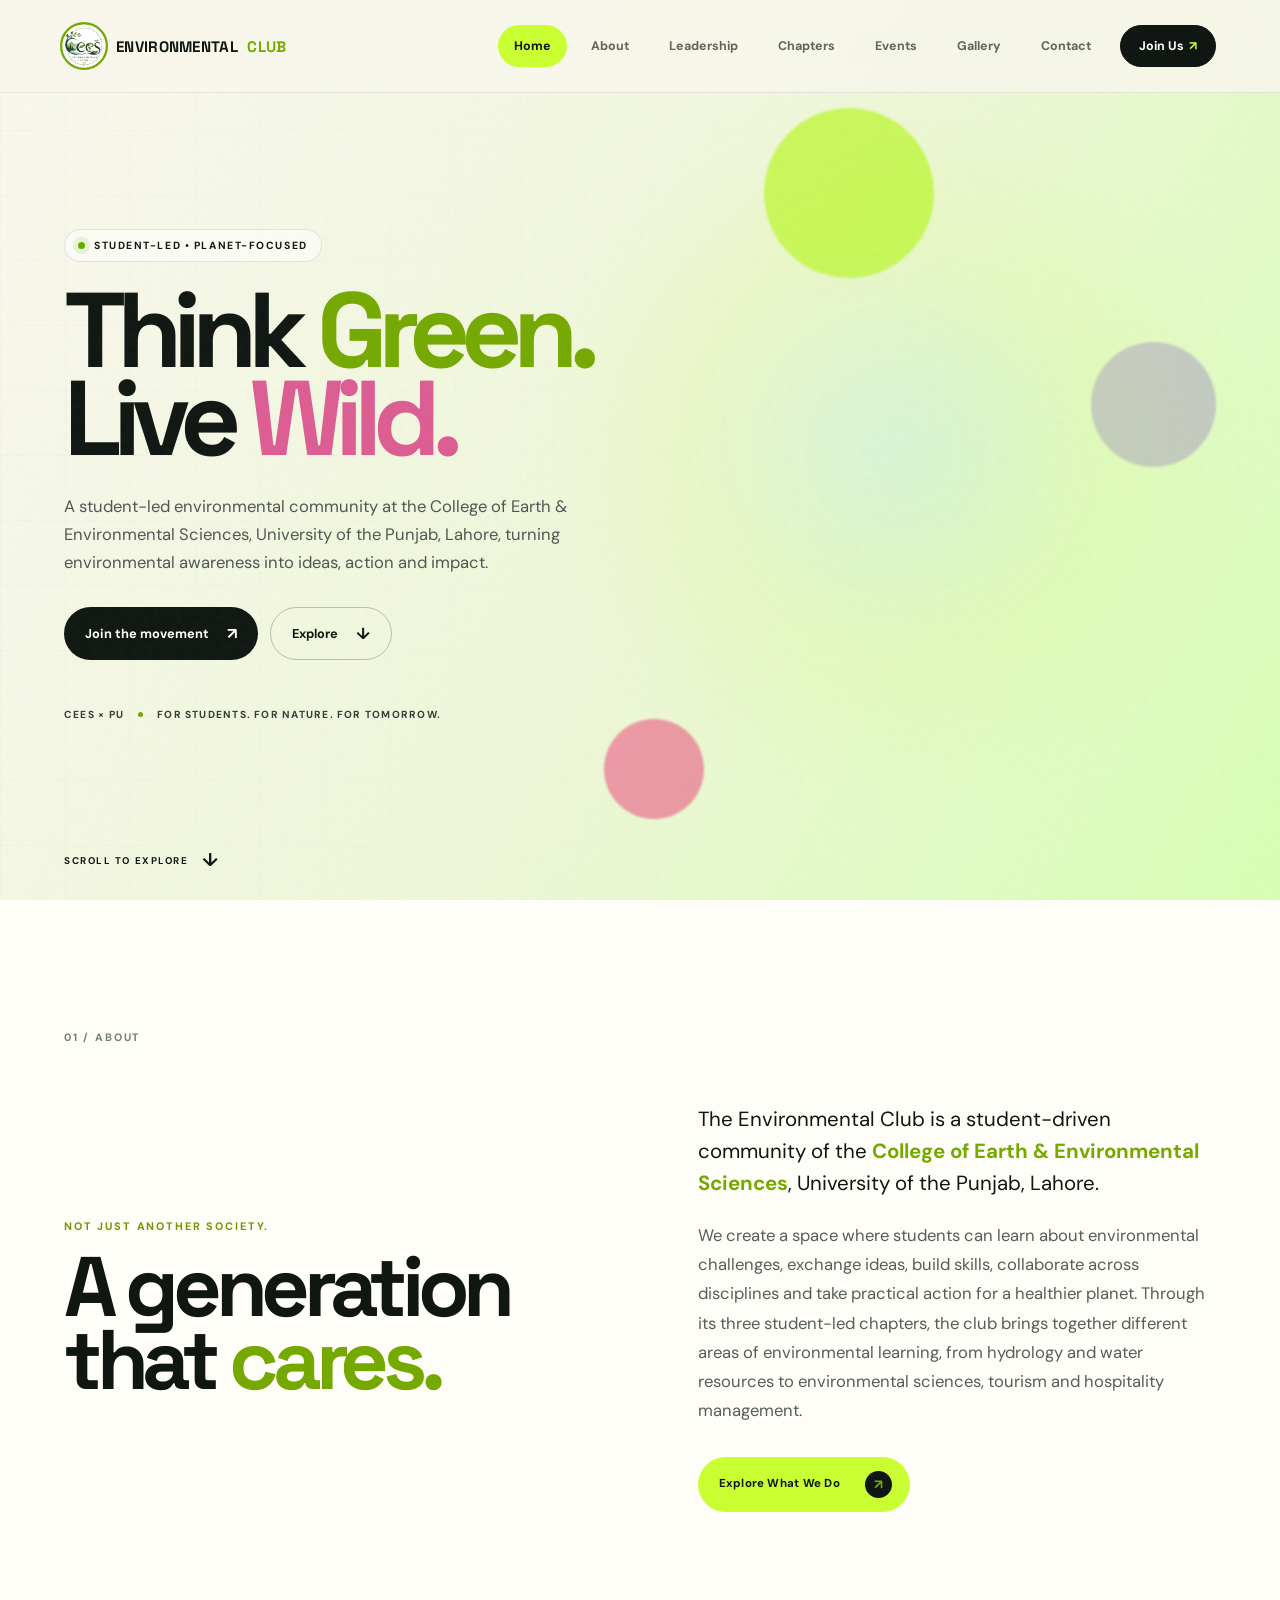
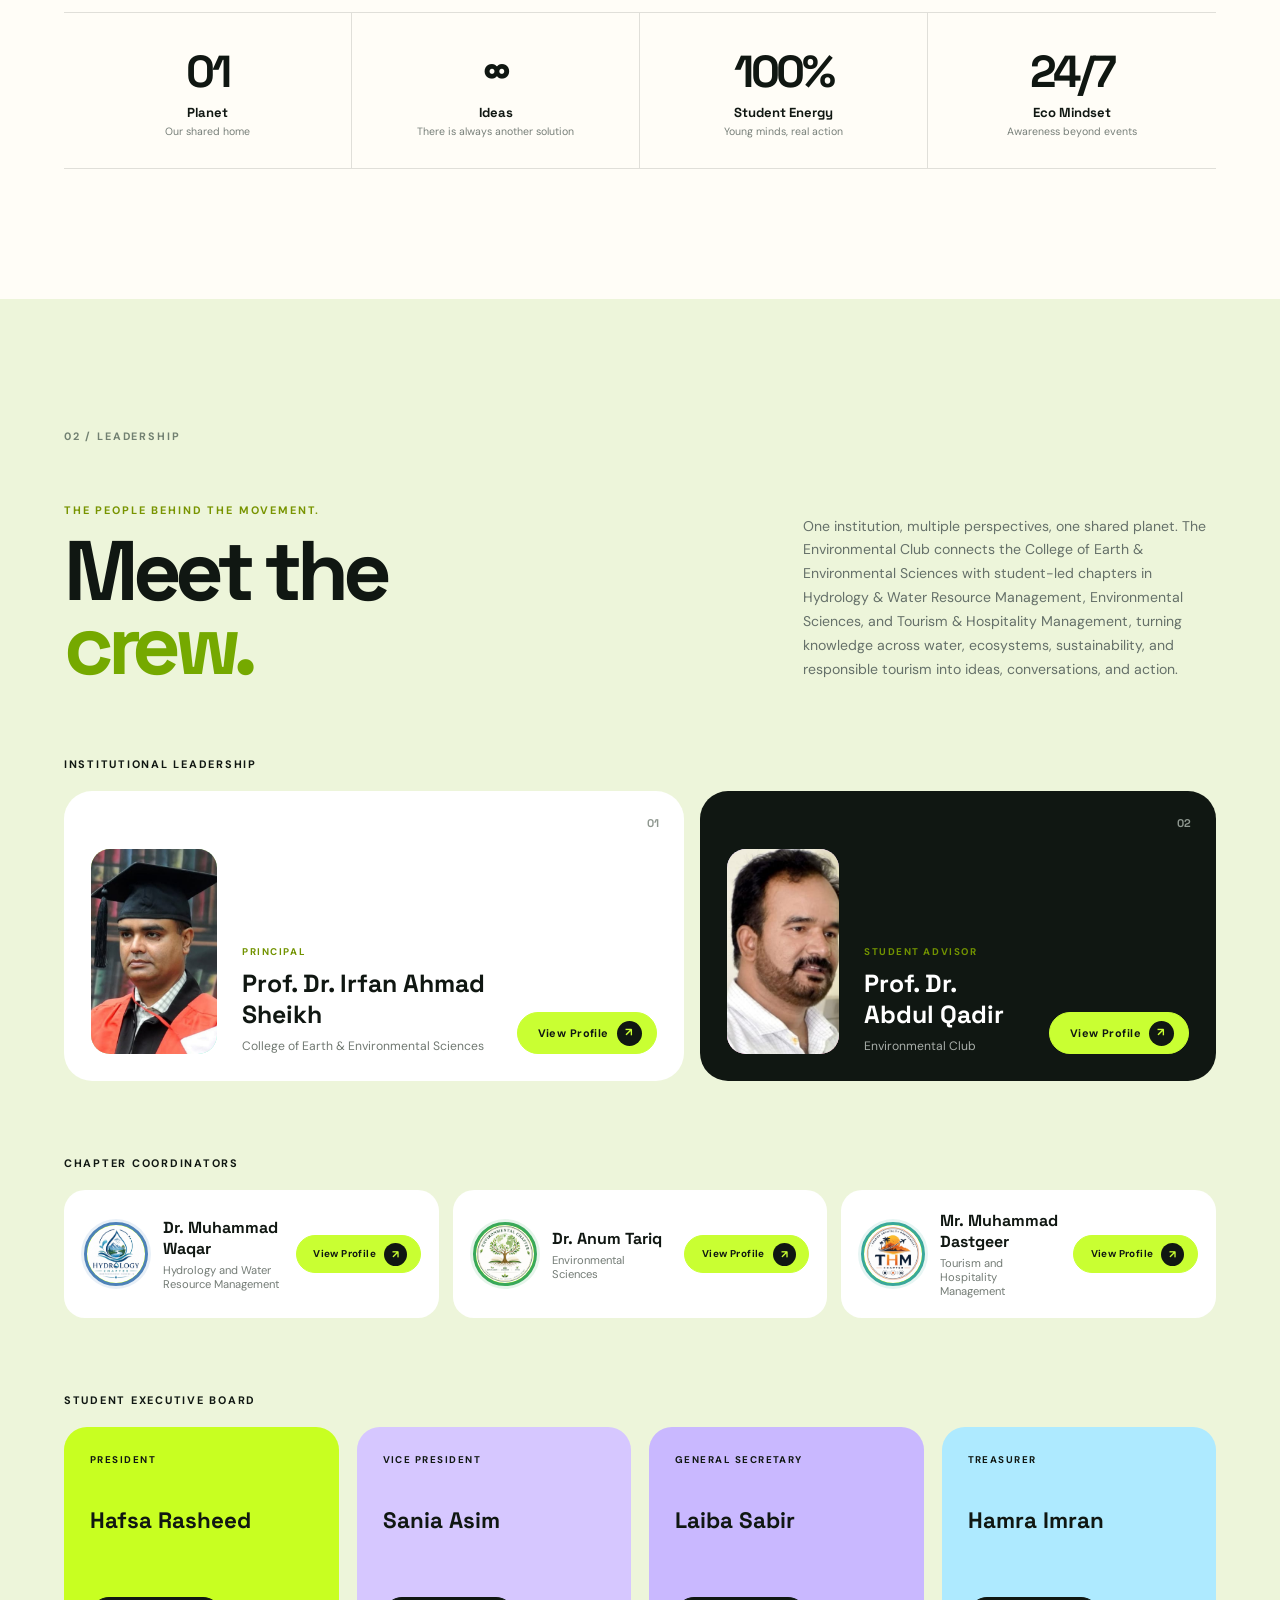
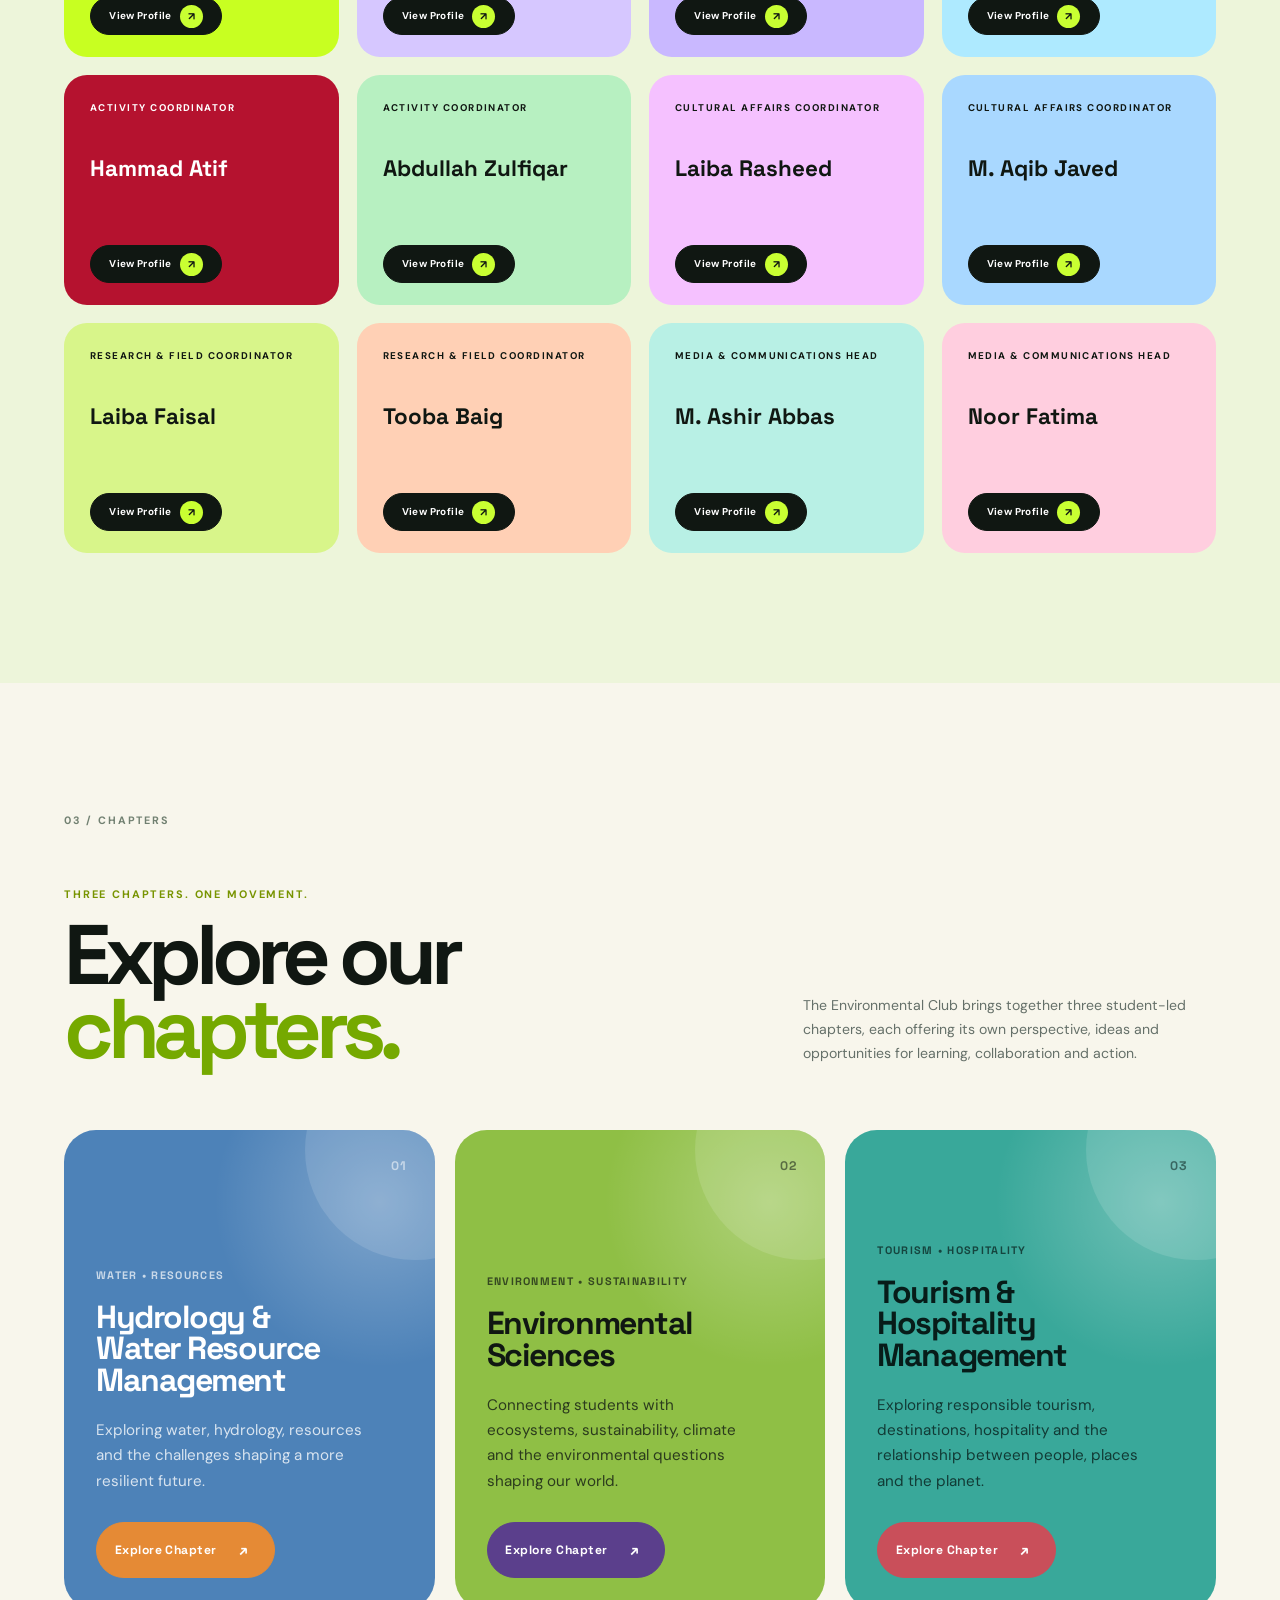
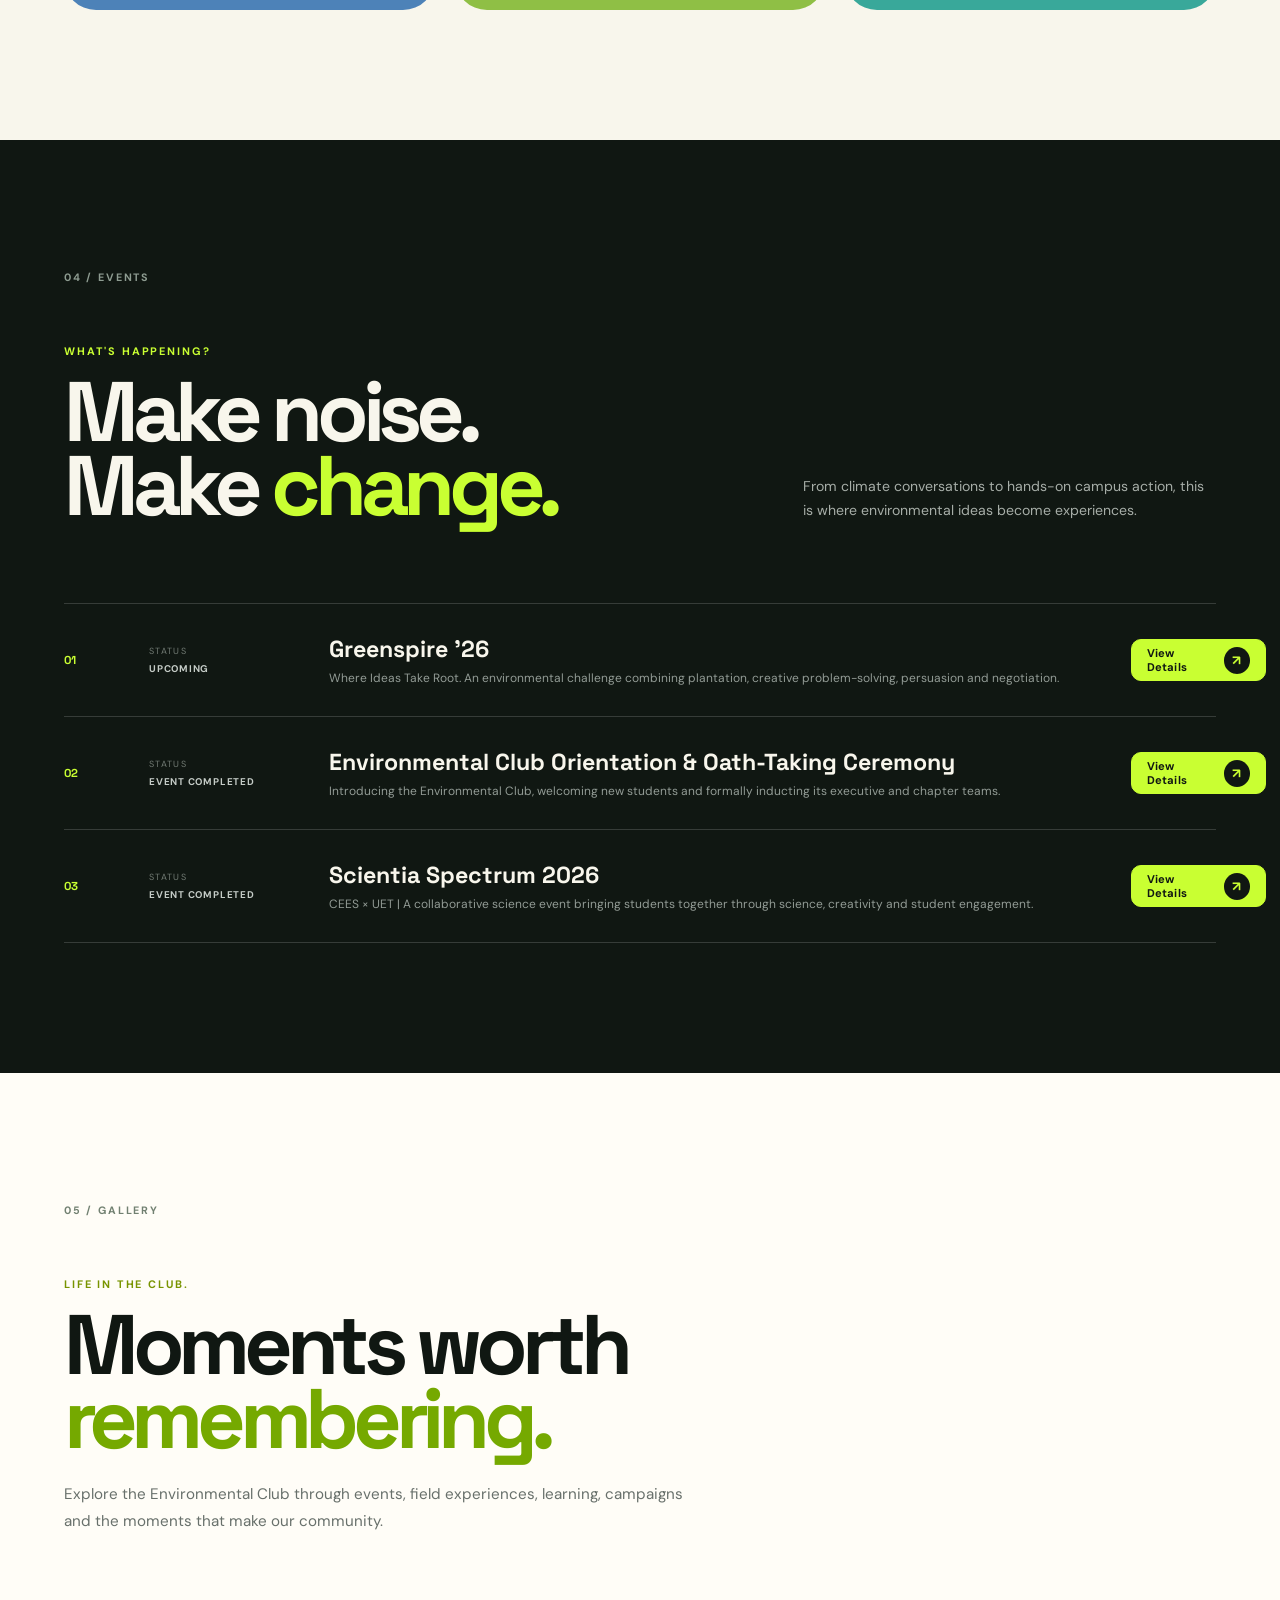
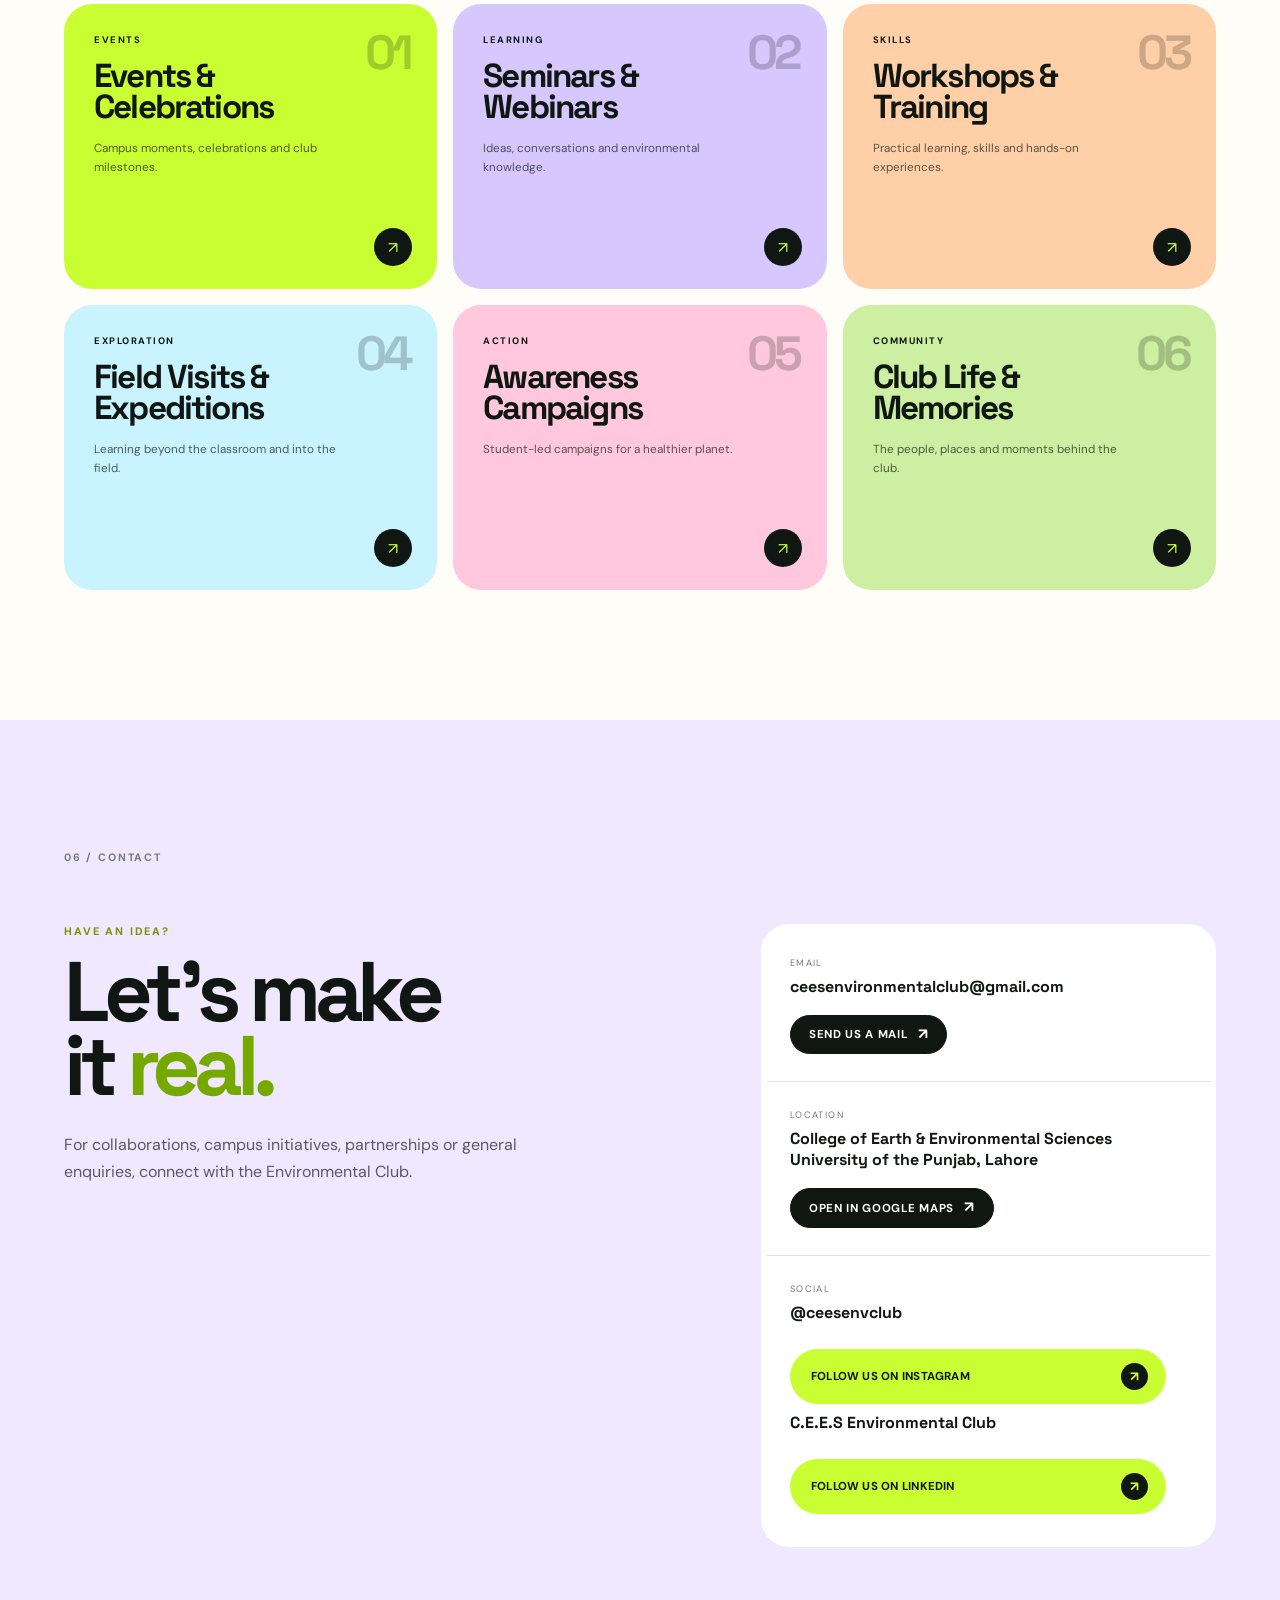
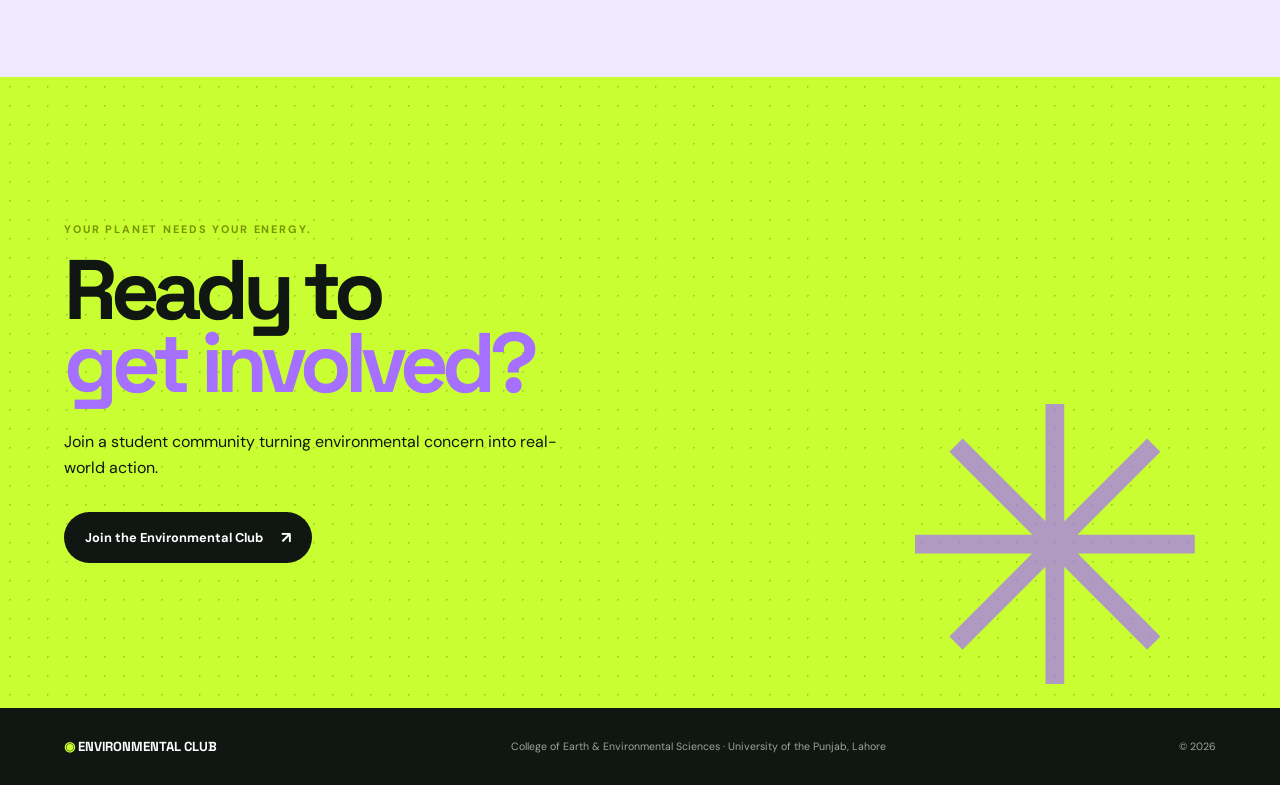
==== index.html @ 05325e8d "Initial CEES website launch" ====
<!DOCTYPE html>
<html lang="en">
<head>
  <meta charset="UTF-8">
  <meta name="viewport" content="width=device-width, initial-scale=1.0">
  <meta name="google-site-verification" content="5APGrIPvgadv-5E9NyXGIffCIOOs9rDGH33MhSTNgNM" />
  <meta name="theme-color" content="#101712">
  <meta name="description" content="Environmental Club, College of Earth & Environmental Sciences, University of the Punjab, Lahore.">
  <title>Environmental Club | CEES | University of the Punjab</title>

  <link rel="preconnect" href="https://fonts.googleapis.com">
  <link rel="preconnect" href="https://fonts.gstatic.com" crossorigin>
  <link href="https://fonts.googleapis.com/css2?family=DM+Sans:wght@400;500;600;700&family=Space+Grotesk:wght@400;500;600;700&display=swap" rel="stylesheet">

  <link rel="stylesheet" href="css/style.css">
</head>

<body>

 <div class="site-loader" id="siteLoader">
  <div class="loader-inner">

   <div class="loader-logo">
  <img
    src="assets/branding/environmental-club-logo.png"
    alt="Environmental Club"
  >
</div>

    <div class="loader-line">
      <span></span>
    </div>

    <p>Loading the greener side of campus</p>

  </div>
</div>

  <div class="cursor-dot"></div>
  <div class="cursor-ring"></div>

  <header class="site-header" id="siteHeader">

    <a href="#home" class="brand">

     <span class="brand-logo">
  <img
    src="assets/branding/environmental-club-logo.png"
    alt="Environmental Club logo"
  >
</span>

      <span class="brand-text">
        ENVIRONMENTAL <span>CLUB</span>
      </span>

    </a>

    <button
      class="menu-button"
      id="menuButton"
      type="button"
      aria-label="Toggle navigation"
      aria-expanded="false"
    >
      <span></span>
      <span></span>
      <span></span>
    </button>

   <nav class="main-nav" id="mainNav" aria-label="Main navigation">
  <a href="#home" class="active">Home</a>
  <a href="#about">About</a>
  <a href="#leadership">Leadership</a>
  <a href="#chapters">Chapters</a>
  <a href="#events">Events</a>
  <a href="#gallery">Gallery</a>
  <a href="#contact">Contact</a>
  <a href="#join" class="nav-cta">
    Join Us <span>↗</span>
  </a>
</nav>

  </header>


  <main>

    <!-- ================= HOME ================= -->

    <section class="hero" id="home">

      <div class="hero-grid"></div>

      <div class="blob blob-green"></div>
      <div class="blob blob-pink"></div>
      <div class="blob blob-purple"></div>

      <div class="hero-copy">

        <div class="eyebrow">
          <span class="pulse"></span>
          STUDENT-LED • PLANET-FOCUSED
        </div>

        <h1>
          <span>Think</span>
          <em>Green.</em>
          <span>Live</span>
          <strong>Wild.</strong>
        </h1>

        <p class="hero-description">
          A student-led environmental community at the College of Earth & Environmental Sciences, University of the Punjab, Lahore, turning environmental awareness into ideas, action and impact.
        </p>

        <div class="hero-actions">
          <a href="#join" class="button button-dark">
            Join the movement <span>↗</span>
          </a>

          <a href="#about" class="button button-outline">
            Explore <span>↓</span>
          </a>
        </div>

        <div class="hero-foot">
          <span>CEES × PU</span>
          <i></i>
          <span>For students. For nature. For tomorrow.</span>
        </div>

      </div>


      <div
        class="earth-wrapper"
        id="earthWrapper"
        aria-label="Interactive 3D Earth"
      >

        <div class="earth-halo"></div>
        <div id="earthCanvas"></div>

      </div>


      <div class="hero-bottom">
        <span>SCROLL TO EXPLORE</span>
        <span class="arrow">↓</span>
      </div>

    </section>


    <!-- ================= ABOUT ================= -->

    <section class="section about-section" id="about">

      <div class="section-marker">
        01 / ABOUT
      </div>


      <div class="about-layout">

        <div class="section-title reveal">

          <p class="mini-label">
            NOT JUST ANOTHER SOCIETY.
          </p>

          <h2>
            A generation<br>
            that <span>cares.</span>
          </h2>

        </div>


        <div class="about-content reveal">

          <p class="large-copy">
            The Environmental Club is a student-driven community of the
            <b>College of Earth & Environmental Sciences</b>, University of the
            Punjab, Lahore.
          </p>

          <p>
            We create a space where students can learn about environmental
            challenges, exchange ideas, build skills, collaborate across
            disciplines and take practical action for a healthier planet. Through its three student-led chapters, the club brings together different areas of environmental learning, from hydrology and water resources to environmental sciences, tourism and hospitality management.
          </p>

          <a href="#events" class="section-cta">
            <span>Explore What We Do</span>
            <b>↗</b>
          </a>

        </div>

      </div>


      <div class="impact-row reveal">

        <div class="impact-card">

          <span
            class="impact-number"
            data-count="1"
            data-prefix="0"
            data-pad="2"
          >
            0
          </span>

          <strong>Planet</strong>

          <small>
            Our shared home
          </small>

        </div>


        <div class="impact-card">

          <span class="impact-number infinity-count">
            ∞
          </span>

          <strong>Ideas</strong>

          <small>
            There is always another solution
          </small>

        </div>


        <div class="impact-card">

          <span
            class="impact-number"
            data-count="100"
            data-suffix="%"
          >
            0%
          </span>

          <strong>
            Student Energy
          </strong>

          <small>
            Young minds, real action
          </small>

        </div>


        <div class="impact-card">

          <span
            class="impact-number"
            data-count="24"
            data-suffix="/7"
          >
            0/7
          </span>

          <strong>
            Eco Mindset
          </strong>

          <small>
            Awareness beyond events
          </small>

        </div>

      </div>

    </section>


   <!-- ================= LEADERSHIP ================= -->

<section class="section leadership-section" id="leadership">

  <div class="section-marker">
    02 / LEADERSHIP
  </div>

  <div class="section-heading-row reveal">

    <div>
      <p class="mini-label">
        THE PEOPLE BEHIND THE MOVEMENT.
      </p>

      <h2>
        Meet the<br>
        <span>crew.</span>
      </h2>
    </div>

    <p class="heading-note">
      One institution, multiple perspectives, one shared planet.
      The Environmental Club connects the College of Earth &
      Environmental Sciences with student-led chapters in Hydrology &
      Water Resource Management, Environmental Sciences, and Tourism &
      Hospitality Management, turning knowledge across water, ecosystems,
      sustainability, and responsible tourism into ideas, conversations,
      and action.
    </p>

  </div>


  <!-- ================= INSTITUTIONAL LEADERSHIP ================= -->

  <div class="leadership-block">

    <div class="block-label">
      INSTITUTIONAL LEADERSHIP
    </div>

    <div class="leaders-large">

      <!-- PRINCIPAL -->

      <article
        class="leader-feature leadership-profile-card"
        data-profile="principal"
        data-name="Prof. Dr. Irfan Ahmad Sheikh"
        data-role="Principal"
        data-chapter="College of Earth & Environmental Sciences"
        data-portrait="assets/leadership/principal.jpeg"
        data-bio="As your Principal, I want you to know that your ideas matter. The Environmental Club is more than a place to attend events. It is a space to question, create, collaborate and turn your passion for the environment into action. Learn beyond the classroom, bring your perspective to the table, and be part of building the future you want to live in."
      >

       <div class="leader-photo photo-principal">
  <img
    src="assets/leadership/principal.jpeg"
    alt="Principal"
  >
</div>

        <div class="leader-info">
          <small>PRINCIPAL</small>

          <h3>Prof. Dr. Irfan Ahmad Sheikh</h3>

          <p>
            College of Earth & Environmental Sciences
          </p>
        </div>

        <span class="card-index">
          01
        </span>

        <button
          type="button"
          class="profile-card-cta"
          aria-label="View Principal profile"
        >
          <span>View Profile</span>
          <b>↗</b>
        </button>

      </article>


      <!-- PATRON IN CHIEF -->

      <article
        class="leader-feature dark-card leadership-profile-card"
        data-profile="patron"
        data-name="Prof. Dr. Abdul Qadir"
        data-role="STUDENT ADVISOR"
        data-chapter="Environmental Club"
        data-portrait="assets/leadership/patron-in-chief.jpeg"
        data-bio="As your Student Advisor, I want you to know that you do not have to wait for the future to make a difference. Start with your ideas, your curiosity and the choices you make today. The Environmental Club is your space to connect, create and take action. Stay curious, think boldly and use your voice to build a future that is better for people and the planet."
      >

        <div class="leader-photo photo-patron">
  <img
    src="assets/leadership/patron-in-chief.jpeg"
    alt="Patron in Chief"
  >
</div>

        <div class="leader-info">
          <small>STUDENT ADVISOR</small>

          <h3>Prof. Dr. Abdul Qadir</h3>

          <p>
            Environmental Club
          </p>
        </div>

        <span class="card-index">
          02
        </span>

        <button
          type="button"
          class="profile-card-cta"
          aria-label="View Patron in Chief profile"
        >
          <span>View Profile</span>
          <b>↗</b>
        </button>

      </article>

    </div>

  </div>


  <!-- ================= CHAPTER COORDINATORS ================= -->

  <div class="leadership-block">

    <div class="block-label">
      CHAPTER COORDINATORS
    </div>

    <div class="coordinator-grid">

      <!-- HYDROLOGY -->

      <article
        class="coordinator-card leadership-profile-card"
        data-profile="hydrology"
        data-name="Dr. Muhammad Waqar"
        data-role="Chapter Coordinator"
        data-chapter="Hydrology & Water Resource Management"
       data-portrait="assets/leadership/hydrology-coordinator.jpg"
        data-bio="As your Chapter Coordinator, I want you to see water differently. It is not just a resource; it is a system that connects our environment, communities and future. HWRM is your space to explore that connection, ask questions, get into the field and turn what you learn into something useful. Stay curious, keep exploring and let your knowledge flow into action."
      >

       <div class="initial coordinator-photo">
  <img
    src="assets/leadership/hydrology-logo.jpeg"
    alt="Hydrology and Water Resource Management Coordinator"
  >
</div>

        <div>
          <h3>Dr. Muhammad Waqar</h3>
          <p>Hydrology and Water Resource Management</p>
        </div>

        <button
          type="button"
          class="profile-card-cta"
          aria-label="View Hydrology and Water Resource Management Coordinator profile"
        >
          <span>View Profile</span>
          <b>↗</b>
        </button>

      </article>


      <!-- ENVIRONMENTAL SCIENCES -->

      <article
        class="coordinator-card leadership-profile-card"
        data-profile="environmental-sciences"
        data-name="Dr. Anum Tariq"
        data-role="Chapter Coordinator"
        data-chapter="Environmental Sciences"
        data-portrait="assets/leadership/environmental-sciences-coordinator.jfif"
        data-bio="As your Chapter Coordinator, I want you to look at the environment with fresh eyes. There is more to it than textbooks, theories and definitions. It is about understanding the world we live in, asking the right questions and knowing that our choices have an impact. Use this chapter to explore, challenge ideas, connect with others and turn your knowledge into action. Stay curious. Stay aware. Keep making a difference.""
      >

        <div class="initial coordinator-photo">
  <img
    src="assets/leadership/environmental-sciences-logo.jpeg"
    alt="Hydrology and Water Resource Management Coordinator"
  >
</div>

        <div>
          <h3>Dr. Anum Tariq</h3>
          <p>Environmental Sciences</p>
        </div>

        <button
          type="button"
          class="profile-card-cta"
          aria-label="View Environmental Sciences Coordinator profile"
        >
          <span>View Profile</span>
          <b>↗</b>
        </button>

      </article>


      <!-- TOURISM -->

      <article
        class="coordinator-card leadership-profile-card"
        data-profile="tourism"
        data-name="Mr. Muhammad Dastgeer"
        data-role="Chapter Coordinator"
        data-chapter="Tourism & Hospitality Management"
        data-portrait="assets/leadership/tourism-coordinator.jfif"
        data-bio="As your Chapter Coordinator, I want you to look at travel differently. Tourism is not just about where we go, but how we experience places, respect cultures and care for the environments that make them special. Use this chapter to explore, connect, create and rethink what responsible tourism can look like. Travel with purpose, stay curious and remember that every journey leaves a footprint.""
      >

       <div class="initial coordinator-photo">
  <img
    src="assets/leadership/tourism-and-hospitality-management-logo.jpeg"
    alt="Hydrology and Water Resource Management Coordinator"
  >
</div>

        <div>
          <h3>Mr. Muhammad Dastgeer</h3>
          <p>Tourism and Hospitality Management</p>
        </div>

        <button
          type="button"
          class="profile-card-cta"
          aria-label="View Tourism and Hospitality Management Coordinator profile"
        >
          <span>View Profile</span>
          <b>↗</b>
        </button>

      </article>

    </div>

  </div>


  <!-- ================= FOUNDING STUDENT EXECUTIVE BOARD ================= -->

  <div class="leadership-block">

    <div class="block-label">
      STUDENT EXECUTIVE BOARD
    </div>

    <!--
      IMPORTANT:
      Do not add "reveal" to these cards.
      All 11 cards must remain in the grid flow.
    -->

    <div class="board-grid">

      <!-- 01 PRESIDENT -->

      <article
        class="board-card green leadership-profile-card"
        data-profile="president"
        data-name="Hafsa Rasheed"
        data-role="President"
        data-chapter="Founding Member of the Club"
        data-portrait="assets/students/president.jpg"
        data-poster="assets/students/posters/president.jpg"
        data-bio="Heyyy, it’s Hafsa, your President. Yes, somehow I ended up with this title and, yes, I’m still processing that information. My job is to keep the team moving, the ideas coming and the chaos at least somewhat under control. Sania, our VP, will probably read this and immediately tell me I could’ve written it better. She’s not wrong. Anyway, we’re building something we actually care about, with a lot of ideas, questionable amounts of caffeine and probably more chaos than necessary. Welcome to the crew. Let’s make some noise.""
      >

        <small>PRESIDENT</small>

        <h3>Hafsa Rasheed</h3>

        

        <button
          type="button"
          class="profile-card-cta"
          aria-label="View President profile"
        >
          <span>View Profile</span>
          <b>↗</b>
        </button>

      </article>


      <!-- 02 VICE PRESIDENT -->

      <article
        class="board-card purple leadership-profile-card"
        data-profile="vice-president"
        data-name="Sania Asim"
        data-role="Vice President"
        data-chapter="Founding Member of the Club"
          data-portrait="assets/students/vice-president.jpg"
           data-poster="assets/students/posters/vice-president.jpg"
        data-bio="Hiiii, it’s Sania, your VP. If you’re wondering what I actually do here, honestly… great question. I bring the ideas, the memes, the unnecessary references and occasionally a functioning brain cell to meetings. Hafsa says I’m supposed to be ‘professional,’ which is honestly misinformation. I’m chronically online, deeply committed to the bit and somehow still allowed to make decisions for this club. But behind all the brainrot, I genuinely love what we’re building. So yes, touch grass, save the planet, drink some water and maybe join us. Consider this your sign."
      >

        <small>VICE PRESIDENT</small>

        <h3>Sania Asim</h3>

        

        <button
          type="button"
          class="profile-card-cta"
          aria-label="View Vice President profile"
        >
          <span>View Profile</span>
          <b>↗</b>
        </button>

      </article>


      <!-- 03 GENERAL SECRETARY -->

      <article
        class="board-card pink leadership-profile-card"
        data-profile="general-secretary"
        data-name="Laiba Sabir"
        data-role="General Secretary"
        data-chapter="Founding Member of the Club"
          data-portrait="assets/students/general-secretary.jfif"
           data-poster="assets/students/posters/general-secretary.jpg"
        data-bio="Hiii, it’s Laiba, your General Secretary. I’m usually somewhere between keeping things organised, making sure everyone knows what’s happening and wondering how one meeting somehow turned into five different plans. And then there’s Hammad, who has a very special talent for saying, ‘I have an idea,’ right when I thought my work was done. Hammad, respectfully, please. But honestly, I wouldn’t trade this chaos for anything. We’re figuring things out, making memories and hopefully making a little difference along the way. Welcome to the crew.""
      >

        <small>GENERAL SECRETARY</small>

        <h3>Laiba Sabir</h3>

        

        <button
          type="button"
          class="profile-card-cta"
          aria-label="View General Secretary profile"
        >
          <span>View Profile</span>
          <b>↗</b>
        </button>

      </article>


      <!-- 04 TREASURER -->

      <article
        class="board-card blue leadership-profile-card"
        data-profile="treasurer"
        data-name="Hamra Imran"
        data-role="Treasurer"
        
          data-portrait="assets/students/treasurer.jpeg"
           data-poster="assets/students/posters/treasurer.jpg"
        data-bio="Okay, Hamra here. I’m the Treasurer, which means I’m basically responsible for making sure our big ideas and our actual budget stay on speaking terms. Someone has to keep the numbers behaving while everyone else is busy saying, ‘It’ll be fine.’ I’m here for the planning, the problem-solving and the occasional reality check when the team gets a little too ambitious. No, you cannot put ‘unlimited budget’ in the event plan. I checked. We’re building this together, one slightly chaotic idea at a time, and I’m very much here for it."
      >

        <small>TREASURER</small>

        <h3>Hamra Imran</h3>

       

        <button
          type="button"
          class="profile-card-cta"
          aria-label="View Treasurer profile"
        >
          <span>View Profile</span>
          <b>↗</b>
        </button>

      </article>


      <!-- 05 ACTIVITY COORDINATOR -->

      <article
        class="board-card green leadership-profile-card"
        data-profile="activity-coordinator-one"
        data-name="Hammad Atif"
        data-role="Activity Coordinator"
        data-chapter="Founding Member of the Club"
         data-portrait="assets/students/activity-coordinator-1.jfif"
          data-poster="assets/students/posters/activity-coordinator-1.jpg"
        data-bio="Well, somebody had to start this whole thing, so… hi, it’s Hammad. I’m the Activity Coordinator, but let’s be real, my job description has expanded somewhere between ‘let’s start an Environmental Club’ and ‘okay, I guess I’m doing that too.’ From the first idea to the website, planning, organising, designing, fixing things at 2 a.m. and convincing everyone that the next crazy idea is actually possible, I’ve probably had my hands in it. Laiba, our GS, has definitely had to deal with some of my last-minute plans along the way. Honestly, seeing this turn from an idea into an actual community makes every late night worth it. This club started with a thought, and now it belongs to all of us. So if you’re wondering who to blame when something new happens… probably me.""
      >

        <small>ACTIVITY COORDINATOR</small>

        <h3>Hammad Atif</h3>

        

        <button
          type="button"
          class="profile-card-cta"
          aria-label="View Activity Coordinator profile"
        >
          <span>View Profile</span>
          <b>↗</b>
        </button>

      </article>


      <!-- 06 ACTIVITY COORDINATOR -->

      <article
        class="board-card purple leadership-profile-card"
        data-profile="activity-coordinator-two"
        data-name="Abdullah Zulfiqar"
        data-role="Activity Coordinator"
        data-chapter="Founding Member of the Club"
        data-portrait="assets/students/activity-coordinator-2.jpg"
         data-poster="assets/students/posters/activity-coordinator-2.jpg"
        data-bio="Alright, Abdullah here. I’m one of the Activity Coordinators, which basically means I’m involved whenever someone says, ‘We should probably do something about this.’ I’m here for the ideas, the planning, the activities and making sure things actually move beyond the group chat. There’s always something happening with this crew, and somehow I’m usually somewhere in the middle of it. No complaints though. If we’re going to do this, we might as well make it fun, make it count and leave a little chaos behind."
      >

        <small>ACTIVITY COORDINATOR</small>

        <h3>Abdullah Zulfiqar</h3>

        

        <button
          type="button"
          class="profile-card-cta"
          aria-label="View Activity Coordinator profile"
        >
          <span>View Profile</span>
          <b>↗</b>
        </button>

      </article>


      <!-- 07 CULTURAL AFFAIRS COORDINATOR -->

      <article
        class="board-card pink leadership-profile-card"
        data-profile="cultural-affairs-one"
        data-name="Laiba Rasheed"
        data-role="Cultural Affairs Coordinator"
        data-chapter="Founding Member of the Club"
        data-portrait="assets/students/cultural-affairs-coordinator-1.jpg"
         data-poster="assets/students/posters/cultural-affairs-coordinator-1.jpg"
        data-bio="Hey, it’s Laiba. I’m one of the Cultural Affairs Coordinators, which basically means I’m here for the creativity, the culture and making sure things don’t get painfully serious around here. I’m all for good ideas, good energy and turning random thoughts into something people actually remember. Laiba Faisal is usually somewhere in the mix too, so between the two of us, there’s rarely a shortage of opinions. Anyway, we’re here to make the club feel alive, bring people together and have a little fun while we’re at it. That’s kind of the point, right?"
      >

        <small>CULTURAL AFFAIRS COORDINATOR</small>

        <h3>Laiba Rasheed</h3>

        

        <button
          type="button"
          class="profile-card-cta"
          aria-label="View Cultural Affairs Coordinator profile"
        >
          <span>View Profile</span>
          <b>↗</b>
        </button>

      </article>


      <!-- 08 CULTURAL AFFAIRS COORDINATOR -->

      <article
        class="board-card blue leadership-profile-card"
        data-profile="cultural-affairs-two"
        data-name="Muhammad Aqib Javed"
        data-role="Cultural Affairs Coordinator"
        data-chapter="Founding Member of the Club"
        data-portrait="assets/students/cultural-affairs-coordinator-2.jpeg"
         data-poster="assets/students/posters/cultural-affairs-coordinator-2.jpg"
        data-bio="Okay, it’s Aqib. I’m one of the Cultural Affairs Coordinators, which sounds very respectable until you actually meet me. I’m here for the ideas, the energy and, apparently, whatever level of nonsense the rest of the cabinet is willing to tolerate. I usually have something to say, whether anyone asked or not. Ashir, my partner in crime, can unfortunately confirm all of this and will probably have his own version of events. Anyway, we’re here to make the club fun, bring people together and make sure there’s never a dull moment. If you see me being suspiciously quiet, just know something is probably about to happen."
      >

        <small>CULTURAL AFFAIRS COORDINATOR</small>

        <h3>M. Aqib Javed</h3>

        

        <button
          type="button"
          class="profile-card-cta"
          aria-label="View Cultural Affairs Coordinator profile"
        >
          <span>View Profile</span>
          <b>↗</b>
        </button>

      </article>


      <!-- 09 RESEARCH & FIELD COORDINATOR -->

      <article
        class="board-card green leadership-profile-card"
        data-profile="research-field-one"
        data-name="Laiba Faisal"
        data-role="Research & Field Coordinator"
        data-chapter="Founding Member of the Club"
        data-portrait="assets/students/research-and-field-coordinator-1.jpg"
         data-poster="assets/students/posters/research-and-field-coordinator-1.jpg"
        data-bio="Hey, it’s Laiba. I’m one of the Research & Field Coordinators, which means I’m usually somewhere between asking way too many questions, coming up with way too many ideas and convincing everyone that, yes, we should actually try it. I love learning, exploring and looking at things from a different angle, and I’m always up for turning a random thought into something worth doing. Abdullah is usually somewhere nearby adding his two cents, whether I asked for them or not. But honestly, that’s what makes this crew fun. We bring different minds, different energy and somehow make it work. So yeah, bring the curiosity. We’ve got things to explore."
      >

        <small>RESEARCH &amp; FIELD COORDINATOR</small>

        <h3>Laiba Faisal</h3>

        

        <button
          type="button"
          class="profile-card-cta"
          aria-label="View Research and Field Coordinator profile"
        >
          <span>View Profile</span>
          <b>↗</b>
        </button>

      </article>


      <!-- 10 RESEARCH & FIELD COORDINATOR -->

      <article
        class="board-card purple leadership-profile-card"
        data-profile="research-field-two"
        data-name="Tooba Baig"
        data-role="Research & Field Coordinator"
        data-chapter="Founding Member of the Club"
        data-portrait="assets/students/research-and-field-coordinator-2.jpg"
         data-poster="assets/students/posters/research-and-field-coordinator-2.jpg"
        data-bio="Hi, it’s Tooba. I’m probably not the loudest person in the room, but don’t let the silence fool you. I’m usually listening, thinking, planning and then somehow ending up involved in everything that needs to get done. I like letting the work speak for itself, whether that means getting out into the field, helping with research or simply being there when the team needs me. I may not have the most to say in the group chat, but I’m definitely reading it. So if you don’t hear from me for a while, just know I’m probably doing something useful."
      >

        <small>RESEARCH &amp; FIELD COORDINATOR</small>

        <h3>Tooba Baig</h3>

        
        <button
          type="button"
          class="profile-card-cta"
          aria-label="View Research and Field Coordinator profile"
        >
          <span>View Profile</span>
          <b>↗</b>
        </button>

      </article>


      <!-- 11 MEDIA & COMMUNICATIONS HEAD -->

      <article
        class="board-card pink leadership-profile-card"
        data-profile="media-communications"
        data-name="Muhammad Ashir Abbas"
        data-role="Media & Communications Head"
        data-chapter="Founding Member of the Club"
        data-portrait="assets/students/media-and-communications-head.jpg"
         data-poster="assets/students/posters/media-and-communications-head.jpg"
        data-bio="Okay, it’s Ashir. I handle Media & Communications, which means I’m usually behind the camera, fixing the visuals, sorting out the content or wondering why everyone suddenly needs something ‘urgent.’ I also have one very important principle: please, for the love of everything, don’t ask AI to write this bio. Actually… never mind. If you’re reading this, it’s already too late. Aqib, my guy, you’re absolutely not allowed to make this worse. Anyway, I’m here to make sure the club looks, sounds and feels as good online as it does in real life. Someone has to keep the timeline alive."
      >

        <small>MEDIA &amp; COMMUNICATIONS HEAD</small>

        <h3>M. Ashir Abbas</h3>

        

        <button
          type="button"
          class="profile-card-cta"
          aria-label="View Media and Communications Head profile"
        >
          <span>View Profile</span>
          <b>↗</b>
        </button>

      </article>

      <!-- 11 MEDIA & COMMUNICATIONS HEAD -->

      <article
        class="board-card pink leadership-profile-card"
        data-profile="media-communications"
        data-name="Noor Fatima"
        data-role="Media & Communications Head"
        
        data-portrait="assets/students/media-and-communications-head-2.jpg"
         data-poster="assets/students/posters/media-and-communications-head-2.jpg"
        data-bio="I’m Noor, and I handle Media & Communications, which basically means I’m somewhere between a camera, a laptop and a never-ending content calendar. I’m usually behind the scenes, turning random moments into decent visuals, making sure the posts actually look like they belong on the internet, and keeping the club’s online presence alive.

I like good visuals, better ideas and content that doesn’t feel like it was made just for the sake of posting. From capturing events to shaping stories and giving the club its digital personality, I’m here to make sure CEES Environmental Club looks, sounds and feels as lively online as it does in real life.

Someone has to keep the timeline interesting. Might as well be me."
      >

        <small>MEDIA &amp; COMMUNICATIONS HEAD</small>

        <h3>Noor Fatima</h3>

        

        <button
          type="button"
          class="profile-card-cta"
          aria-label="View Media and Communications Head profile"
        >
          <span>View Profile</span>
          <b>↗</b>
        </button>

      </article>
    </div>

  </div>

</section>
<!-- ================= CHAPTERS ================= -->

<section class="section chapters-section" id="chapters">

  <div class="section-marker">
    03 / CHAPTERS
  </div>

  <div class="section-heading-row reveal">

    <div>

      <p class="mini-label">
        THREE CHAPTERS. ONE MOVEMENT.
      </p>

      <h2>
        Explore our<br>
        <span>chapters.</span>
      </h2>

    </div>

    <p class="heading-note">
      The Environmental Club brings together three student-led chapters,
      each offering its own perspective, ideas and opportunities for
      learning, collaboration and action.
    </p>

  </div>


  <div class="chapter-grid">


    <!-- ================= HYDROLOGY ================= -->

   <article class="chapter-card chapter-hwrm reveal">

      <span class="chapter-number">
        01
      </span>

      <div class="chapter-card-content">

        <small>
          WATER • RESOURCES
        </small>

        <h3>
          Hydrology &amp;<br>
          Water Resource<br>
          Management
        </h3>

        <p>
          Exploring water, hydrology, resources and the challenges
          shaping a more resilient future.
        </p>

        <a
          href="chapters/hydrology.html"
          class="chapter-card-cta"
        >
          <span>Explore Chapter</span>
          <b>↗</b>
        </a>

      </div>

    </article>


    <!-- ================= ENVIRONMENTAL SCIENCES ================= -->

    <article class="chapter-card chapter-ensc reveal">

      <span class="chapter-number">
        02
      </span>

      <div class="chapter-card-content">

        <small>
          ENVIRONMENT • SUSTAINABILITY
        </small>

        <h3>
          Environmental<br>
          Sciences
        </h3>

        <p>
          Connecting students with ecosystems, sustainability,
          climate and the environmental questions shaping our world.
        </p>

        <a
          href="chapters/environmental-sciences.html"
          class="chapter-card-cta"
        >
          <span>Explore Chapter</span>
          <b>↗</b>
        </a>

      </div>

    </article>


    <!-- ================= TOURISM ================= -->

    <article class="chapter-card chapter-thm reveal">

      <span class="chapter-number">
        03
      </span>

      <div class="chapter-card-content">

        <small>
          TOURISM • HOSPITALITY
        </small>

        <h3>
          Tourism &amp;<br>
          Hospitality<br>
          Management
        </h3>

        <p>
          Exploring responsible tourism, destinations, hospitality
          and the relationship between people, places and the planet.
        </p>

        <a
          href="chapters/tourism-hospitality.html"
          class="chapter-card-cta"
        >
          <span>Explore Chapter</span>
          <b>↗</b>
        </a>

      </div>

    </article>


  </div>

</section>

    <!-- ================= EVENTS ================= -->

    <section
      class="section events-section"
      id="events"
    >

      <div class="section-marker">
        04 / EVENTS
      </div>


      <div class="section-heading-row reveal">

        <div>

          <p class="mini-label">
            WHAT'S HAPPENING?
          </p>

          <h2>
            Make noise.<br>
            Make <span>change.</span>
          </h2>

        </div>


        <p class="heading-note light">
          From climate conversations to hands-on campus action, this is where
          environmental ideas become experiences.
        </p>

      </div>


      <div class="event-list">


        <article class="event-row reveal">

          <span class="event-no">
            01
          </span>

          <div class="event-date">
            <small>STATUS</small>
            <b>UPCOMING</b>
          </div>

          <div class="event-main">
            <h3>
              Greenspire ’26
            </h3>

            <p>
              Where Ideas Take Root. An environmental challenge combining plantation, creative problem-solving, persuasion and negotiation.
            </p>
          </div>

          <a
  href="#"
  class="section-cta dark-cta event-details-button"
  data-event="climate-action-week"
>
  <span>View Details</span>
  <b>↗</b>
</a>

        </article>


        <article class="event-row reveal">

          <span class="event-no">
            02
          </span>

          <div class="event-date">
            <small>STATUS</small>
            <b>UPCOMING</b>
          </div>

          <div class="event-main">
            <h3>
              Environmental Club Orientation & Oath-Taking Ceremony
            </h3>

            <p>
              Introducing the Environmental Club, welcoming new students and formally inducting its executive and chapter teams.
            </p>
          </div>

          <a
  href="#"
  class="section-cta dark-cta event-details-button"
  data-event="green-campus-drive"
>
  <span>View Details</span>
  <b>↗</b>
</a>

        </article>


        <article class="event-row reveal">

          <span class="event-no">
            03
          </span>

          <div class="event-date">
            <small>STATUS</small>
            <b>UPCOMING</b>
          </div>

          <div class="event-main">
            <h3>
                Scientia Spectrum 2026
            </h3>

            <p>
               CEES × UET | A collaborative science event bringing students together through science, creativity and student engagement.
            </p>
          </div>

          <a
  href="#"
  class="section-cta dark-cta event-details-button"
  data-event="earth-talks"
>
  <span>View Details</span>
  <b>↗</b>
</a>

        </article>


      </div>
<!-- ================= EVENT DETAILS VIEW ================= -->

<div
  class="event-details-view"
  id="eventDetailsView"
  hidden
>

  <button
    type="button"
    class="event-back-button"
    id="eventBackButton"
  >
    <span>←</span>
    <span>Back to Events</span>
  </button>


  <div class="event-details-header">

    <div class="event-details-number" id="eventDetailsNumber">
      01 / EVENT
    </div>

    <div class="event-details-status" id="eventDetailsStatus">
      COMING SOON
    </div>

    <h2 id="eventDetailsTitle">
      Celebration &amp; Observance of Zero Week
    </h2>

    <p id="eventDetailsIntro">
      Campus tours, socializing and a welcoming start for freshers.
    </p>

  </div>


  <div class="event-details-meta">

    <div class="event-meta-item">
      <small>DATE</small>
      <strong id="eventDetailsDate">
        7–11 September 2026
      </strong>
    </div>

    <div class="event-meta-item">
      <small>TIME</small>
      <strong id="eventDetailsTime">
         Throughout the week
      </strong>
    </div>

    <div class="event-meta-item">
      <small>VENUE</small>
      <strong id="eventDetailsVenue">
          College of Earth &amp; Environmental Sciences, University of the Punjab, Lahore
      </strong>
    </div>

  </div>


  <div class="event-details-content">

    <div class="event-details-main">

      <div class="event-detail-block">

        <p class="mini-label">
          ABOUT THE EVENT
        </p>

        <p id="eventDetailsDescription">
  Zero Week at CEES is designed to give freshers a welcoming start to university life.
  The week will provide students with time to explore the campus, become familiar with
  their surroundings and connect with their new classmates and seniors.
  Through campus tours, interactive activities and informal social gatherings,
  freshers will have the opportunity to meet new people, build friendships and feel
  at home within the CEES community before regular academic activities begin.
</p>

      </div>


      <div class="event-detail-block">

        <p class="mini-label">
          WHAT TO EXPECT
        </p>

        <ul id="eventDetailsHighlights">
  <li>Campus tours and orientation</li>
  <li>Meet-and-greet activities</li>
  <li>Socializing with fellow freshers</li>
  <li>Interaction with senior students</li>
  <li>Fun and interactive activities</li>
  <li>Getting familiar with CEES and its community</li>
  <li>A relaxed start to university life</li>
</ul>

      </div>

    </div>


    <aside class="event-details-action">

      <p class="mini-label">
        TAKE PART
      </p>

      <p id="eventDetailsActionText">
  Come explore CEES, meet your people and make your first week count.
</p>

      <a
        href="#"
        id="eventDetailsAction"
        class="button button-dark"
        target="_blank"
        rel="noopener noreferrer"
        hidden
      >
        <span id="eventDetailsActionLabel">
          Register for Event
        </span>
        <b>↗</b>
      </a>

    </aside>

  </div>


</div>
    </section>


<!-- ================= GALLERY ================= -->

<section class="section gallery-section" id="gallery">

  <div class="section-marker">
    05 / GALLERY
  </div>

  <!-- ================= GALLERY MAIN HUB ================= -->

  <div id="galleryHub" class="gallery-view gallery-hub">

    <div class="section-title reveal">

      <p class="mini-label">
        LIFE IN THE CLUB.
      </p>

      <h2>
        Moments worth<br>
        <span>remembering.</span>
      </h2>

    </div>

    <p class="gallery-intro reveal">
      Explore the Environmental Club through events, field experiences,
      learning, campaigns and the moments that make our community.
    </p>


    <div class="gallery-category-grid">


      <!-- 01 EVENTS & CELEBRATIONS -->

      <button
        class="gallery-category-card gallery-cat-green reveal"
        type="button"
        data-gallery-category="events-celebrations"
      >

        <span class="gallery-category-number">
          01
        </span>

        <div>

          <small>
            EVENTS
          </small>

          <h3>
            Events &amp;<br>
            Celebrations
          </h3>

          <p>
            Campus moments, celebrations and club milestones.
          </p>

        </div>

        <span class="gallery-category-arrow">
          ↗
        </span>

      </button>


      <!-- 02 SEMINARS & WEBINARS -->

      <button
        class="gallery-category-card gallery-cat-purple reveal"
        type="button"
        data-gallery-category="seminars-webinars"
      >

        <span class="gallery-category-number">
          02
        </span>

        <div>

          <small>
            LEARNING
          </small>

          <h3>
            Seminars &amp;<br>
            Webinars
          </h3>

          <p>
            Ideas, conversations and environmental knowledge.
          </p>

        </div>

        <span class="gallery-category-arrow">
          ↗
        </span>

      </button>


      <!-- 03 WORKSHOPS & TRAINING -->

      <button
        class="gallery-category-card gallery-cat-orange reveal"
        type="button"
        data-gallery-category="workshops-training"
      >

        <span class="gallery-category-number">
          03
        </span>

        <div>

          <small>
            SKILLS
          </small>

          <h3>
            Workshops &amp;<br>
            Training
          </h3>

          <p>
            Practical learning, skills and hands-on experiences.
          </p>

        </div>

        <span class="gallery-category-arrow">
          ↗
        </span>

      </button>


      <!-- 04 FIELD VISITS & EXPEDITIONS -->

      <button
        class="gallery-category-card gallery-cat-blue reveal"
        type="button"
        data-gallery-category="field-visits"
      >

        <span class="gallery-category-number">
          04
        </span>

        <div>

          <small>
            EXPLORATION
          </small>

          <h3>
            Field Visits &amp;<br>
            Expeditions
          </h3>

          <p>
            Learning beyond the classroom and into the field.
          </p>

        </div>

        <span class="gallery-category-arrow">
          ↗
        </span>

      </button>


      <!-- 05 AWARENESS CAMPAIGNS -->

      <button
        class="gallery-category-card gallery-cat-pink reveal"
        type="button"
        data-gallery-category="awareness-campaigns"
      >

        <span class="gallery-category-number">
          05
        </span>

        <div>

          <small>
            ACTION
          </small>

          <h3>
            Awareness<br>
            Campaigns
          </h3>

          <p>
            Student-led campaigns for a healthier planet.
          </p>

        </div>

        <span class="gallery-category-arrow">
          ↗
        </span>

      </button>


      <!-- 06 CLUB LIFE & MEMORIES -->

      <button
        class="gallery-category-card gallery-cat-lime reveal"
        type="button"
        data-gallery-category="club-life"
      >

        <span class="gallery-category-number">
          06
        </span>

        <div>

          <small>
            COMMUNITY
          </small>

          <h3>
            Club Life &amp;<br>
            Memories
          </h3>

          <p>
            The people, places and moments behind the club.
          </p>

        </div>

        <span class="gallery-category-arrow">
          ↗
        </span>

      </button>

    </div>

  </div>


  <!-- ================= CATEGORY DETAIL ================= -->

  <div
    id="galleryCategoryView"
    class="gallery-view gallery-category-view"
    hidden
  >

    <button
      type="button"
      class="gallery-back-button"
      id="galleryBackToHub"
    >

      <span>
        ←
      </span>

      <span>
        Back to Gallery
      </span>

    </button>


    <div class="gallery-detail-heading">

      <div>

        <p
          class="mini-label"
          id="galleryCategoryKicker"
        >
          GALLERY
        </p>

        <h2 id="galleryCategoryTitle">
          Category
        </h2>

      </div>


      <p id="galleryCategoryDescription">
      </p>

    </div>


    <!--
      JavaScript will place the individual
      event/album cards here.
    -->

    <div
      id="galleryEventGrid"
      class="gallery-event-grid"
    ></div>

  </div>


  <!-- ================= EVENT / ALBUM DETAIL ================= -->

  <div
    id="galleryAlbumView"
    class="gallery-view gallery-album-view"
    hidden
  >

    <button
      type="button"
      class="gallery-back-button"
      id="galleryBackToCategory"
    >

      <span>
        ←
      </span>

      <span>
        Back to Category
      </span>

    </button>


    <div class="gallery-detail-heading">

      <div>

        <p
          class="mini-label"
          id="galleryAlbumKicker"
        >
          EVENT ALBUM
        </p>

        <h2 id="galleryAlbumTitle">
          Event
        </h2>

      </div>


      <p id="galleryAlbumDescription">
      </p>

    </div>


    <!--
      JavaScript will place photographs and
      videos for the selected event here.
    -->

    <div
      id="galleryMediaGrid"
      class="gallery-media-grid"
    ></div>

  </div>

</section>


    <!-- ================= CONTACT ================= -->

    <section
      class="section contact-section"
      id="contact"
    >

      <div class="section-marker">
        06 / CONTACT
      </div>


      <div class="contact-grid">


        <div class="reveal">

          <p class="mini-label">
            HAVE AN IDEA?
          </p>

          <h2>
            Let's make<br>
            it <span>real.</span>
          </h2>

          <p class="contact-intro">
            For collaborations, campus initiatives, partnerships or general
            enquiries, connect with the Environmental Club.
          </p>

        </div>


        <div class="contact-panel reveal">

        <div class="contact-email">

  <small>
    EMAIL
  </small>

 <strong class="contact-email-address">
  ceesenvironmentalclub@gmail.com
</strong>

  <a
    href="mailto:ceesenvironmentalclub@gmail.com?subject=Environmental%20Club%20Enquiry"
    class="email-cta"
  >
    <span>Send Us a Mail</span>
    <b>↗</b>
  </a>

</div>


       <div class="contact-location">
  <small>
    LOCATION
  </small>

  <strong>
    College of Earth & Environmental Sciences<br>
    University of the Punjab, Lahore
  </strong>

  <a
    href="https://www.google.com/maps/search/?api=1&query=College+of+Earth+%26+Environmental+Sciences+University+of+the+Punjab+Lahore"
    target="_blank"
    rel="noopener noreferrer"
    class="location-map-cta"
  >
    <span>Open in Google Maps</span>
    <b>↗</b>
  </a>
</div>


          <div class="contact-social">
  <small>
    SOCIAL
  </small>

  <strong>
    @ceesenvclub
  </strong>

  <a
    href="https://www.instagram.com/ceesenvclub/"
    target="_blank"
    rel="noopener noreferrer"
    class="section-cta social-cta"
  >
    <span>FOLLOW US ON INSTAGRAM</span>
    <b>↗</b>
  </a>

  <strong class="social-linkedin-name">
    C.E.E.S Environmental Club
  </strong>

  <a
    href="https://www.linkedin.com/company/c-e-e-s-environmental-club/"
    target="_blank"
    rel="noopener noreferrer"
    class="section-cta social-cta"
  >
    <span>FOLLOW US ON LINKEDIN</span>
    <b>↗</b>
  </a>
</div>

        </div>

      </div>

    </section>


    <!-- ================= JOIN ================= -->

    <section
      class="join-section"
      id="join"
    >

      <div class="join-pattern"></div>

      <div class="join-star">
        ✳
      </div>


      <div class="join-copy reveal">

        <p class="mini-label">
          YOUR PLANET NEEDS YOUR ENERGY.
        </p>

        <h2>
          Ready to<br>
          <span>get involved?</span>
        </h2>

        <p>
          Join a student community turning environmental concern into
          real-world action.
        </p>

        <a
  href="https://docs.google.com/forms/d/e/1FAIpQLSf5xsloEdwX9I_AtPnvtCHNxPgFzgb8uYyT-4KRYRAKXruD4A/viewform?usp=sharing&ouid=118140726685035389491"
  class="button button-light"
  target="_blank"
  rel="noopener noreferrer"
>
  Join the Environmental Club <span>↗</span>
</a>

      </div>

    </section>
<!-- ================= STUDENT PORTFOLIO POSTER ================= -->

<div
  class="student-portfolio-modal"
  id="studentPortfolioModal"
  aria-hidden="true"
>

  <div
    class="student-portfolio-backdrop"
    id="studentPortfolioBackdrop"
  ></div>

  <div
    class="student-portfolio-viewer"
    role="dialog"
    aria-modal="true"
    aria-label="Student portfolio"
  >

    <button
      class="student-portfolio-close"
      id="studentPortfolioClose"
      type="button"
      aria-label="Close student portfolio"
    >
      ×
    </button>

    <div class="student-poster-frame">

      <img
        id="studentPortfolioImage"
        src=""
        alt="Student portfolio poster"
      >

      <div
        class="student-poster-placeholder"
        id="studentPosterPlaceholder"
      >
        <span>STUDENT PORTFOLIO</span>
        <strong>POSTER PLACEHOLDER</strong>
        <small>Student Executive Board</small>
      </div>

    </div>

  </div>

</div>
  </main>


  <!-- ================= FOOTER ================= -->

  <footer class="site-footer">

    <div class="footer-brand">
      <span>◉</span>
      ENVIRONMENTAL CLUB
    </div>

    <p>
      College of Earth & Environmental Sciences · University of the Punjab, Lahore
    </p>

    <span>
      © <span id="year">2026</span>
    </span>

  </footer>


  <!-- ================= LEADERSHIP PROFILE MODAL ================= -->

  <div
    class="leadership-modal"
    id="leadershipModal"
    aria-hidden="true"
  >

    <div
      class="leadership-modal-backdrop"
      data-profile-close
    ></div>


    <div
      class="leadership-profile"
      role="dialog"
      aria-modal="true"
      aria-labelledby="leadershipProfileName"
    >


      <button
        class="leadership-profile-close"
        id="leadershipProfileClose"
        type="button"
        aria-label="Close leadership profile"
      >
        ×
      </button>


      <!-- Environmental opening animation -->

      <div
        class="profile-earth-animation"
        aria-hidden="true"
      >

        <div class="profile-earth">
          🌍
        </div>

        <div class="profile-paddle">
          🏓
        </div>

        <span class="profile-ball"></span>

      </div>


      <!-- Portrait -->

      <div class="profile-portrait-frame">

        <div class="profile-portrait">

          <img
            id="leadershipProfileImage"
            src=""
            alt=""
            loading="lazy"
          >

          <div
            class="profile-portrait-placeholder"
            id="leadershipProfilePlaceholder"
          >
            EC
          </div>

        </div>

      </div>


      <!-- Profile information -->

      <div class="profile-copy">

        <p
          class="profile-kicker"
          id="leadershipProfileRole"
        ></p>

        <p
          class="profile-chapter"
          id="leadershipProfileChapter"
        ></p>

        <h2 id="leadershipProfileName"></h2>

        <p id="leadershipProfileBio"></p>

<button
  class="student-portfolio-button"
  id="studentPortfolioButton"
  type="button"
  hidden
>
  <span>View Portfolio</span>
  <b>↗</b>
</button>
        <button
          class="profile-back-button"
          type="button"
          data-profile-close
        >

          <span>
            Back to the crew
          </span>

          <b>
            ↗
          </b>

        </button>

      </div>


      <!-- Decorative environmental leaves -->

      <div
        class="profile-leaf profile-leaf-one"
        aria-hidden="true"
      ></div>

      <div
        class="profile-leaf profile-leaf-two"
        aria-hidden="true"
      ></div>


    </div>

  </div>


 <!-- ================= GALLERY MEDIA VIEWER ================= -->

<div
  class="gallery-lightbox"
  id="galleryLightbox"
  aria-hidden="true"
>

  <div
    class="gallery-lightbox-backdrop"
    data-gallery-lightbox-close
  ></div>


  <div
    class="gallery-lightbox-content"
    role="dialog"
    aria-modal="true"
    aria-labelledby="galleryLightboxTitle"
  >

    <button
      class="gallery-lightbox-close"
      id="galleryLightboxClose"
      type="button"
      aria-label="Close media viewer"
    >
      ×
    </button>


    <div
      class="gallery-lightbox-media"
      id="galleryLightboxMedia"
    ></div>


    <div class="gallery-lightbox-caption">

      <p id="galleryLightboxType"></p>

      <h3 id="galleryLightboxTitle"></h3>

    </div>

  </div>

</div>


  <!-- ================= SCRIPTS ================= -->

  <script src="https://cdnjs.cloudflare.com/ajax/libs/three.js/r128/three.min.js"></script>
  <script src="js/script.js"></script>

</body>
</html>
---- css/style.css ----
*{margin:0;padding:0;box-sizing:border-box}
:root{
  --black:#101712;
  --cream:#f8f6ec;
  --paper:#fffdf7;
  --green:#c9ff32;
  --green-dark:#75a900;
  --mint:#76f7d0;
  --purple:#a77cff;
  --pink:#ff77ad;
  --blue:#75dfff;
  --orange:#ffab54;
  --muted:#68706b;
  --line:rgba(16,23,18,.13);
}
html{scroll-behavior:smooth}
body{font-family:"DM Sans",sans-serif;background:var(--cream);color:var(--black);overflow-x:hidden}
body:before{content:"";position:fixed;inset:0;pointer-events:none;z-index:999;opacity:.035;background-image:url("data:image/svg+xml,%3Csvg viewBox='0 0 180 180' xmlns='http://www.w3.org/2000/svg'%3E%3Cfilter id='noise'%3E%3CfeTurbulence type='fractalNoise' baseFrequency='.9' numOctaves='4' stitchTiles='stitch'/%3E%3C/filter%3E%3Crect width='100%25' height='100%25' filter='url(%23noise)'/%3E%3C/svg%3E")}
a{text-decoration:none;color:inherit}
button{font:inherit}
.site-loader{position:fixed;inset:0;background:var(--black);color:#fff;z-index:10000;display:grid;place-items:center;transition:opacity .7s,visibility .7s}
.site-loader.hide{opacity:0;visibility:hidden}
.loader-inner{text-align:center}
.loader-logo{font:700 5rem "Space Grotesk";letter-spacing:-.08em;color:var(--green)}
.loader-logo span{color:var(--pink)}
.loader-line{width:210px;height:2px;background:#2c342e;margin:20px auto}
.loader-line span{display:block;width:0;height:100%;background:var(--green);animation:load 1.3s ease forwards}
.loader-inner p{font-size:.65rem;letter-spacing:.15em;text-transform:uppercase;color:#919992}
@keyframes load{to{width:100%}}
.site-header{position:fixed;top:0;left:0;width:100%;padding:25px 5vw;display:flex;justify-content:space-between;align-items:center;z-index:100}
.brand{display:flex;align-items:center;gap:9px;font:700 .95rem "Space Grotesk";letter-spacing:.02em}
.brand-mark{font-size:1.45rem;color:var(--green-dark)}
.brand-text span{color:var(--green-dark)}
.main-nav {
  display: flex;
  align-items: center;
  gap: 8px;
  font-size: .78rem;
  font-weight: 700;
}

.main-nav a {
  position: relative;
  display: inline-flex;
  align-items: center;
  justify-content: center;
  min-height: 42px;
  padding: 10px 15px;

  border: 1px solid transparent;
  border-radius: 999px;

  opacity: .78;
  transition:
    background .25s ease,
    color .25s ease,
    border-color .25s ease,
    transform .25s ease,
    opacity .25s ease;
}

.main-nav a:hover {
  opacity: 1;
  background: rgba(255,255,255,.72);
  border-color: rgba(16,23,18,.12);
  transform: translateY(-2px);
}

.main-nav a.active {
  opacity: 1;
  background: var(--green);
  color: var(--black);
  border-color: var(--green);
}
.main-nav a{opacity:.65;transition:.25s}
.main-nav a:hover,.main-nav a.active{opacity:1}
.nav-cta {
  background: var(--black) !important;
  color: #fff !important;
  border: 1px solid var(--black) !important;
  padding: 11px 18px !important;
  border-radius: 999px;
  opacity: 1 !important;
  margin-left: 5px;
}

.nav-cta span {
  color: var(--green);
  margin-left: 5px;
}

.nav-cta:hover {
  background: var(--green) !important;
  color: var(--black) !important;
  border-color: var(--green) !important;
  transform: translateY(-3px);
}
.nav-cta span{color:var(--green)}
.menu-button{display:none;width:42px;height:42px;border:0;background:transparent;cursor:pointer}
.menu-button span{display:block;width:23px;height:2px;background:var(--black);margin:5px auto}
.cursor-dot,.cursor-ring{position:fixed;pointer-events:none;z-index:10001;display:none}
.hero{position:relative;min-height:100svh;overflow:hidden;display:flex;align-items:center;padding:120px 5vw 70px;background:linear-gradient(120deg,#faf8ef 0%,#eef7d8 55%,#d7ffb4 100%)}
.hero-grid{position:absolute;inset:0;opacity:.35;background-image:linear-gradient(rgba(16,23,18,.055) 1px,transparent 1px),linear-gradient(90deg,rgba(16,23,18,.055) 1px,transparent 1px);background-size:65px 65px;mask-image:linear-gradient(90deg,#000,transparent 75%)}
.blob{position:absolute;border-radius:50%;filter:blur(1px);mix-blend-mode:multiply;opacity:.72}
.blob-green{width:170px;height:170px;background:var(--green);top:12%;right:27%}
.blob-pink{width:100px;height:100px;background:var(--pink);bottom:9%;right:45%}
.blob-purple{width:125px;height:125px;background:var(--purple);top:38%;right:5%;opacity:.38}
.hero-copy{position:relative;z-index:5;width:49%;max-width:720px}
.eyebrow{display:inline-flex;align-items:center;gap:9px;border:1px solid rgba(16,23,18,.1);background:rgba(255,255,255,.56);padding:9px 13px;border-radius:999px;font-size:.65rem;letter-spacing:.15em;font-weight:700;margin-bottom:25px}
.pulse{width:7px;height:7px;background:#60ae00;border-radius:50%;box-shadow:0 0 0 5px rgba(96,174,0,.13)}
.hero h1{font:700 clamp(4.2rem,8.3vw,8.6rem)/.82 "Space Grotesk";letter-spacing:-.085em}
.hero h1 em{font-style:normal;color:var(--green-dark)}
.hero h1 strong{color:#dd5d93}
.hero-description{max-width:570px;margin:30px 0;color:#4e5752;font-size:1.04rem;line-height:1.7}
.hero-actions{display:flex;gap:12px;flex-wrap:wrap}
.button{display:inline-flex;align-items:center;gap:18px;padding:15px 21px;border-radius:999px;font-size:.8rem;font-weight:700;transition:.3s}
/* ================= SECTION CTA BUTTONS ================= */

.section-cta {
  display: inline-flex;
  align-items: center;
  justify-content: space-between;
  gap: 25px;

  min-width: 185px;
  padding: 13px 17px 13px 20px;

  background: var(--green);
  color: var(--black);

  border: 1px solid var(--green);
  border-radius: 999px;

  font-size: .72rem;
  font-weight: 700;
  letter-spacing: .02em;

  transition:
    transform .25s ease,
    background .25s ease,
    box-shadow .25s ease;
}

.section-cta b {
  width: 27px;
  height: 27px;

  display: grid;
  place-items: center;

  background: var(--black);
  color: var(--green);

  border-radius: 50%;

  font-size: .85rem;

  transition:
    transform .25s ease,
    background .25s ease,
    color .25s ease;
}

.section-cta:hover {
  transform: translateY(-4px);
  box-shadow: 0 10px 25px rgba(16,23,18,.14);
}

.section-cta:hover b {
  transform: rotate(45deg);
  background: var(--pink);
  color: #fff;
}


/* ================= DARK SECTION CTA ================= */

.dark-cta {
  background: var(--green);
  color: var(--black);
}

.events-section .dark-cta {
  min-width: 135px;
}


/* ================= GALLERY CTA ================= */

.gallery-cta {
  display: inline-flex;
  align-items: center;
  gap: 9px;

  padding: 9px 13px 9px 15px;

  background: rgba(255,119,173,.95);
  color: var(--black);

  border-radius: 999px;

  font-size: .65rem;
  font-weight: 700;
  letter-spacing: .05em;

  backdrop-filter: blur(8px);

  transition:
    transform .25s ease,
    background .25s ease;
}

.gallery-cta b {
  width: 21px;
  height: 21px;

  display: grid;
  place-items: center;

  border-radius: 50%;
  background: var(--black);
  color: var(--green);

  font-size: .7rem;

  transition: transform .25s ease;
}

.gallery-card:hover .gallery-cta {
  transform: translateY(-3px);
  background: var(--green);
}

.gallery-card:hover .gallery-cta b {
  transform: rotate(45deg);
}
.button span{font-size:1rem}
.button-dark{background:var(--black);color:#fff}
.button-dark:hover{transform:translateY(-4px);box-shadow:0 12px 25px rgba(16,23,18,.17)}
.button-outline{border:1px solid rgba(16,23,18,.25)}
.button-outline:hover{background:#fff}
.hero-foot{display:flex;align-items:center;gap:14px;margin-top:48px;font-size:.64rem;text-transform:uppercase;letter-spacing:.12em;color: #343b36; font-weight: 700;}
.hero-foot i{width:5px;height:5px;border-radius:50%;background:var(--green-dark)}
.earth-wrapper {
  position: absolute;

  width: min(62vw, 820px);
  height: min(62vw, 820px);

  right: -1%;
  top: 50%;
  transform: translateY(-50%);

  z-index: 3;

  /* Make the viewport itself perfectly circular */
  border-radius: 50%;
  overflow: visible;
}
#earthCanvas {
  position: absolute;
  inset: 0;

  width: 100%;
  height: 100%;

  border-radius: 50%;

  cursor: grab;
  overflow: visible;
}

#earthCanvas:active {
  cursor: grabbing;
}

#earthCanvas canvas {
  display: block;
  width: 100% !important;
  height: 100% !important;
  border-radius: 50%;
}
#earthCanvas:active{cursor:grabbing}
.earth-halo{position:absolute;inset:6%;border-radius:50%;background:radial-gradient(circle,rgba(113,221,255,.15),rgba(201,255,50,.1) 42%,transparent 69%);filter:blur(25px)}
.orbit{position:absolute;border:1px solid rgba(34,72,21,.19);border-radius:50%;inset:11%;pointer-events:none}
.orbit-one{transform:rotate(27deg) scaleX(.38);border-color:rgba(117,169,0,.4)}
.orbit-two{inset:8%;transform:rotate(-32deg) scaleX(.62);border-color:rgba(167,124,255,.3)}
.earth-tag{position:absolute;z-index:4;font-size:.6rem;line-height:1.25;letter-spacing:.14em}
.earth-tag small,.earth-tag b{display:block}
.earth-tag b{font-size:.72rem}
.earth-tag-one{top:17%;right:2%;color:#5c8e00}
.earth-tag-two{bottom:18%;left:3%;color:#a54f7c}
.drag-hint{position:absolute;right:9%;bottom:9%;font-size:.58rem;letter-spacing:.15em;color:#6e766f}
.hero-bottom{position:absolute;bottom:28px;left:5vw;display:flex;gap:13px;align-items:center;font-size:.61rem;letter-spacing:.16em;font-weight:700;z-index:5}
.hero-bottom .arrow{font-size:1.15rem}
.section{padding:130px 5vw;position:relative}
.section-marker{font-size:.67rem;letter-spacing:.17em;color:#718071;font-weight:700;margin-bottom:60px}
.about-section{background:var(--paper)}
.about-layout{display:grid;grid-template-columns:1fr 1fr;gap:9vw;align-items:end}
.mini-label{font-size:.68rem;letter-spacing:.17em;font-weight:700;color:#789400}
.section-title h2,.section-heading-row h2,.contact-grid h2,.join-copy h2{font:700 clamp(3.5rem,6.6vw,7rem)/.87 "Space Grotesk";letter-spacing:-.075em;margin-top:18px}
.section-title h2 span,.section-heading-row h2 span,.contact-grid h2 span{color:var(--green-dark)}
.about-content{max-width:610px;color:#555e58;font-size:1.04rem;line-height:1.75}
.about-content .large-copy{font-size:1.28rem;color:var(--black);line-height:1.55;margin-bottom:22px}
.about-content b{color:var(--green-dark)}
.under-link{display:inline-block;margin-top:25px;padding-bottom:6px;border-bottom:2px solid var(--green);font-weight:700;font-size:.82rem}
.impact-row{display:grid;grid-template-columns:repeat(4,1fr);border-top:1px solid var(--line);border-bottom:1px solid var(--line);margin-top:100px}
.impact-card{padding:30px 0;border-right:1px solid var(--line);display:flex;flex-direction:column;gap:4px}
.impact-card:last-child{border:0}
.impact-number{font:700 2.8rem "Space Grotesk";letter-spacing:-.07em}
.impact-card strong{font:700 .82rem "Space Grotesk"}
.impact-card small{color:#777f79;font-size:.66rem}
.leadership-section{background:#edf5da}
.section-heading-row{display:grid;grid-template-columns:1fr .65fr;gap:8vw;align-items:end}
.heading-note{max-width:460px;color:#657069;line-height:1.7;font-size:.88rem}
.leadership-block{margin-top:75px}
.block-label{font-size:.68rem;font-weight:700;letter-spacing:.16em;margin-bottom:20px}
.leaders-large{display:grid;grid-template-columns:1.2fr 1fr;gap:16px}
.leader-feature{position:relative;min-height:290px;padding:27px;border-radius:28px;background:#fff;display:flex;align-items:end;gap:25px;overflow:hidden;transition:.35s}
.leader-feature:hover,.coordinator-card:hover,.board-card:hover{transform:translateY(-7px)}
.leader-feature.dark-card{background:var(--black);color:#fff}
.leader-photo{width:165px;height:205px;border-radius:19px;display:grid;place-items:center;font:700 3rem "Space Grotesk";background:linear-gradient(145deg,#d8ff75,#73f6d0)}
.photo-patron{background:linear-gradient(145deg,#c4a8ff,#ff88b8)}
.leader-info small{font-size:.61rem;letter-spacing:.16em;color:#729300;font-weight:700}
.leader-info h3{font:700 1.55rem "Space Grotesk";margin:8px 0}
.leader-info p{font-size:.76rem;color:#717972}
.dark-card .leader-info p{color:#a8aea9}
.card-index{position:absolute;right:25px;top:25px;font:700 .7rem "Space Grotesk";color:#8e978f}
.coordinator-grid{display:grid;grid-template-columns:repeat(3,1fr);gap:14px}
.coordinator-card{background:#fff;border-radius:21px;padding:20px;display:flex;align-items:center;gap:15px;transition:.35s}
.coordinator-card>span{margin-left:auto;font-size:1rem}
.initial{width:52px;height:52px;border-radius:50%;display:grid;place-items:center;background:var(--green);font:700 .72rem "Space Grotesk"}
.coordinator-card h3{font:700 1rem "Space Grotesk";margin-bottom:4px}
.coordinator-card p{font-size:.7rem;color:#747c76}
.board-grid{display:grid;grid-template-columns:repeat(4,1fr);gap:14px}
.board-card{min-height:200px;border-radius:23px;padding:26px;transition:.35s}
.board-card.green{background:var(--green)}
.board-card.purple{background:#d6c7ff}
.board-card.pink{background:#ffcedf}
.board-card.blue{background:#c9f4ff}
.board-card small{font-size:.61rem;letter-spacing:.15em;font-weight:700}
.board-card h3{font:700 1.4rem "Space Grotesk";margin-top:45px}
.board-card p{font-size:.68rem;color:#535b56}
.events-section{background:var(--black);color:#f8f6ec}
.events-section .section-marker{color:#8e9c91}
.events-section .mini-label{color:var(--green)}
.events-section .heading-note{color:#a7aea8}
.events-section h2 span{color:var(--green)}
.event-list{margin-top:80px;border-top:1px solid rgba(255,255,255,.16)}
.event-row{display:grid;grid-template-columns:65px 160px 1fr 85px;align-items:center;gap:20px;padding:30px 0;border-bottom:1px solid rgba(255,255,255,.16);transition:.3s}
.event-row:hover{padding-left:15px;background:rgba(255,255,255,.025)}
.event-no{font:700 .72rem "Space Grotesk";color:var(--green)}
.event-date small{display:block;font-size:.56rem;letter-spacing:.15em;color:#727b74}
.event-date b{display:block;font-size:.61rem;letter-spacing:.08em;color:#c5ccc7;margin-top:5px}
.event-main h3{font:700 1.45rem "Space Grotesk"}
.event-main p{font-size:.75rem;color:#929b95;margin-top:6px}
.event-row > a {
  display: inline-flex;
  align-items: center;
  justify-content: center;
  gap: 8px;

  width: 120px;
  height: 42px;

  padding: 0 15px;

  background: var(--green);
  color: var(--black);

  border: 1px solid var(--green);
  border-radius: 10px;

  font-size: .7rem;
  font-weight: 700;
  letter-spacing: .01em;

  transition:
    transform .25s ease,
    background .25s ease,
    color .25s ease,
    box-shadow .25s ease;
}

.event-row > a:hover {
  transform: translateY(-3px);
  background: var(--pink);
  border-color: var(--pink);
  color: #fff;

  box-shadow: 0 8px 18px rgba(255,119,173,.2);
}
.gallery-section{background:var(--paper)}
.gallery-grid{display:grid;grid-template-columns:1.35fr 1fr 1fr;gap:15px;margin-top:75px}
.gallery-card{height:350px;border:0;border-radius:25px;padding:0;overflow:hidden;position:relative;cursor:pointer;background:#ddd}
.gallery-card img{width:100%;height:100%;object-fit:cover;display:block;transition:.7s}
.gallery-card:after{content:"";position:absolute;inset:0;background:linear-gradient(transparent 48%,rgba(0,0,0,.72));opacity:.75}
.gallery-card span{position:absolute;left:23px;bottom:21px;color:#fff;font:700 .75rem "Space Grotesk";z-index:2;letter-spacing:.04em}
.gallery-card:hover img{transform:scale(1.08) rotate(1deg)}
.gallery-tall{height:715px;grid-row:span 2}
.gallery-wide{grid-column:2/4}
.contact-section{background:#f0e8ff}
.contact-grid{display:grid;grid-template-columns:1fr .8fr;gap:10vw}
.contact-intro{max-width:510px;margin-top:28px;color:#5c5964;line-height:1.7}
.contact-panel{background:#fff;border-radius:28px;padding:6px}
.contact-panel>*{display:block;padding:27px 23px;border-bottom:1px solid var(--line)}
.contact-panel>*:last-child{border-bottom:0}
.contact-panel small{display:block;font-size:.58rem;letter-spacing:.15em;color:#777;margin-bottom:7px}
.contact-panel strong{font:700 1rem "Space Grotesk"}
.join-section{position:relative;overflow:hidden;min-height:620px;padding:145px 5vw;background:var(--green)}
.join-pattern{position:absolute;inset:0;opacity:.2;background-image:radial-gradient(#101712 1px,transparent 1px);background-size:19px 19px}
.join-copy{position:relative;z-index:2;max-width:900px}
.join-copy h2 span{color:#a56fff}
.join-copy>p:not(.mini-label){max-width:510px;line-height:1.65;margin:28px 0 31px}
.button-light{background:var(--black);color:#fff}
.button-light:hover{transform:translateY(-4px);box-shadow:0 12px 25px rgba(16,23,18,.17)}
.join-star{position:absolute;right:5%;top:45%;font-size:24rem;line-height:1;color:#a56fff;opacity:.7;animation:starspin 22s linear infinite}
@keyframes starspin{to{transform:rotate(360deg)}}
.site-footer{background:var(--black);color:#9da59f;padding:30px 5vw;display:flex;justify-content:space-between;align-items:center;gap:20px;font-size:.66rem}
.footer-brand{color:#fff;font:700 .82rem "Space Grotesk"}
.footer-brand span{color:var(--green)}
.reveal{opacity:0;transform:translateY(35px);transition:opacity .8s ease,transform .8s ease}
.reveal.visible{opacity:1;transform:none}
.lightbox{position:fixed;inset:0;background:rgba(5,8,6,.95);z-index:1000;display:grid;place-items:center;padding:5vw;opacity:0;visibility:hidden;transition:.3s}
.lightbox.open{opacity:1;visibility:visible}
.lightbox img{max-width:92vw;max-height:82vh;object-fit:contain;border-radius:16px}
.lightbox p{position:absolute;bottom:30px;color:#fff;font:700 1rem "Space Grotesk"}
.lightbox-close{position:absolute;top:15px;right:27px;color:#fff;background:none;border:0;font-size:3rem;cursor:pointer}
@media (pointer:fine){
  .cursor-dot{display:block;width:7px;height:7px;background:var(--black);border-radius:50%;transform:translate(-50%,-50%)}
  .cursor-ring{display:block;width:32px;height:32px;border:1px solid rgba(16,23,18,.35);border-radius:50%;transform:translate(-50%,-50%);transition:width .2s,height .2s}
}
@media(max-width:950px){
  .main-nav{position:absolute;left:5vw;right:5vw;top:77px;background:#fff;padding:18px;border-radius:22px;display:none;flex-direction:column;align-items:stretch;box-shadow:0 20px 50px rgba(0,0,0,.13)}
  .main-nav.open{display:flex}
  .main-nav a{padding:10px}
  .menu-button{display:block}
  .hero{min-height:900px;align-items:flex-start;padding-top:130px}
  .hero-copy{width:100%}
  .earth-wrapper{width:650px;height:650px;right:50%;top:49%;transform:translate(50%,0)}
  .about-layout,.contact-grid,.section-heading-row{grid-template-columns:1fr}
  .leaders-large{grid-template-columns:1fr}
  .coordinator-grid{grid-template-columns:1fr}
  .board-grid{grid-template-columns:1fr 1fr}
  .impact-row{grid-template-columns:1fr 1fr}
  .impact-card:nth-child(2){border-right:0}
  .gallery-grid{grid-template-columns:1fr 1fr}
  .gallery-tall{height:480px;grid-row:auto}
  .gallery-wide{grid-column:1/3}
  .event-row{grid-template-columns:45px 1fr 80px}
  .event-date{grid-column:2}
  .event-main{grid-column:2}
  .event-row>a{grid-column:3;grid-row:1/4}
}
@media(max-width:580px){
  .site-header{padding:18px 5vw}
  .hero{min-height:830px}
  .hero h1{font-size:4.2rem}
  .hero-description{font-size:.92rem}
  .hero-foot{flex-wrap:wrap;margin-top:35px}
  .earth-wrapper{width:500px;height:500px;top:53%}
  .earth-tag{font-size:.5rem}
  .section{padding:90px 5vw}
  .section-title h2,.section-heading-row h2,.contact-grid h2,.join-copy h2{font-size:3.5rem}
  .impact-row{margin-top:60px}
  .impact-number{font-size:2.1rem}
  .board-grid{grid-template-columns:1fr}
  .gallery-grid{grid-template-columns:1fr}
  .gallery-tall,.gallery-wide{grid-column:auto;height:330px}
  .event-row{grid-template-columns:35px 1fr 55px}
  .event-main h3{font-size:1.1rem}
  .join-star{font-size:12rem;right:-15%;top:65%}
  .site-footer{flex-direction:column;text-align:center}
}
@media(prefers-reduced-motion:reduce){
  html{scroll-behavior:auto}
  *,*:before,*:after{animation:none!important;transition:none!important}
}
/* ==========================================================
   MOBILE RIGHT-SIDE WHITE STRIP FIX
   ========================================================== */

html,
body {
    width: 100%;
    max-width: 100%;
    overflow-x: clip;
}

@media (max-width: 768px) {

    body {
        position: relative;
        width: 100%;
        max-width: 100%;
        overflow-x: clip;
    }

    .navbar,
    .hero,
    .about,
    .chapters,
    .leadership,
    .events,
    .gallery,
    .contact,
    .join-club,
    footer {
        width: 100%;
        max-width: 100%;
        overflow-x: clip;
    }

    /* Prevent decorative elements from creating
       a viewport wider than the phone */

    .hero::before,
    .about::before,
    .about::after,
    .section-glow::before,
    .section-divider span {
        max-width: 100vw;
    }

    /* Earth must never define page width */

    .hero-earth {
        max-width: 100vw;
        overflow: hidden;
    }

    #earth-container {
        max-width: 100vw;
    }

    /* Mobile navigation must stay exactly inside viewport */

    #mobile-nav {
        width: 100% !important;
        max-width: 100vw !important;
        right: 0 !important;
        left: 0 !important;
        box-sizing: border-box !important;
    }

    /* Prevent long content from expanding cards */

    .about-card,
    .chapter-card,
    .leadership-card,
    .faculty-card,
    .executive-card,
    .event-card,
    .gallery-card,
    .gallery-category-card,
    .contact-card,
    .join-btn {
        min-width: 0;
        max-width: 100%;
    }

    /* Prevent long words/URLs from creating overflow */

    h1,
    h2,
    h3,
    h4,
    h5,
    h6,
    p,
    a,
    span {
        overflow-wrap: anywhere;
    }
}
/* ==========================================================
   GALLERY HEADING MOBILE WORD-BREAK FIX
   ========================================================== */

@media (max-width: 768px) {

    .gallery-title h2,
    .featured-gallery h3 {
        overflow-wrap: normal !important;
        word-break: normal !important;
        hyphens: none !important;
        white-space: normal !important;
    }

}
@media (max-width: 576px) {

    .gallery-title h2 {
        font-size: 38px !important;
        line-height: 1.05 !important;
        letter-spacing: -1.2px;
        max-width: 100%;
    }

}
@media (max-width: 375px) {

    .gallery-title h2 {
        font-size: 32px !important;
        line-height: 1.08 !important;
        letter-spacing: -0.8px;
    }

}
/* ==========================================================
   320px GALLERY HEADING FIX
   ========================================================== */

@media screen and (max-width: 375px) {

    .gallery-title {
        width: 100%;
        max-width: 100%;
        padding-left: 0;
        padding-right: 0;
        box-sizing: border-box;
    }

    .gallery-title h2 {
        width: 100%;
        max-width: 100%;

        font-size: 29px !important;
        line-height: 1.08 !important;

        letter-spacing: -0.7px;

        white-space: normal !important;
        word-break: normal !important;
        overflow-wrap: normal !important;
        hyphens: none !important;

        margin-left: auto !important;
        margin-right: auto !important;
    }

}
@media screen and (max-width: 375px) {

    .gallery-title h2 {
        font-size: 29px !important;
        line-height: 1.08 !important;

        word-break: keep-all !important;
        overflow-wrap: normal !important;
        hyphens: none !important;
    }

    .gallery-title h2 br {
        display: block;
    }

}
/* ==========================================================
   GALLERY MOBILE HEADING
   ========================================================== */

@media screen and (max-width: 375px) {

    .gallery-title h2 {
      font-size: 27px !important;
        line-height: 1.08 !important;
        letter-spacing: -0.7px;

        white-space: normal !important;
        word-break: normal !important;
        overflow-wrap: normal !important;
        hyphens: none !important;
    }

}
@media screen and (max-width: 375px) {

    .gallery-title h2 {
       font-size: 20px !important;
        line-height: 1.15 !important;
        letter-spacing: -0.3px;

        white-space: normal !important;
        word-break: normal !important;
        overflow-wrap: normal !important;
        hyphens: none !important;
    }

}

/* ==========================================================
   MOBILE EVENTS - CLEAN CTA ALIGNMENT
   ========================================================== */

@media screen and (max-width: 768px) {

  /* Stack each event vertically while keeping the event number on the left. */
  .event-row {
    grid-template-columns: 38px minmax(0, 1fr) !important;
    align-items: start !important;
    column-gap: 16px !important;
    row-gap: 0 !important;
    padding: 28px 0 30px !important;
  }

  .event-no {
    grid-column: 1 !important;
    grid-row: 1 / span 3 !important;
    padding-top: 3px;
  }

  .event-date {
    grid-column: 2 !important;
    grid-row: 1 !important;
    margin: 0 0 14px !important;
  }

  .event-main {
    grid-column: 2 !important;
    grid-row: 2 !important;
    min-width: 0 !important;
  }

  .event-main h3 {
    font-size: 1.15rem !important;
    line-height: 1.25 !important;
  }

  .event-main p {
    font-size: .78rem !important;
    line-height: 1.65 !important;
    margin-top: 7px !important;
    max-width: 100% !important;
  }

  /* CTA sits directly beneath the event description. */
  .event-row > a {
    grid-column: 2 !important;
    grid-row: 3 !important;
    justify-self: start !important;
    align-self: start !important;

    width: 128px !important;
    min-width: 128px !important;
    height: 42px !important;

    margin: 17px 0 0 !important;
    padding: 0 12px !important;

    box-sizing: border-box !important;
    border-radius: 10px !important;
    white-space: nowrap !important;
  }

  .event-row > a:hover {
    transform: none !important;
  }
}

/* Extra-tight layout for 320px phones. */
@media screen and (max-width: 375px) {

  .event-row {
    grid-template-columns: 30px minmax(0, 1fr) !important;
    column-gap: 12px !important;
    padding: 25px 0 28px !important;
  }

  .event-no {
    font-size: .68rem !important;
  }

  .event-date small {
    font-size: .52rem !important;
  }

  .event-date b {
    font-size: .58rem !important;
  }

  .event-main h3 {
    font-size: 1.05rem !important;
  }

  .event-main p {
    font-size: .74rem !important;
    line-height: 1.6 !important;
  }

  .event-row > a {
    width: 124px !important;
    min-width: 124px !important;
    height: 40px !important;
    margin-top: 15px !important;
    font-size: .68rem !important;
  }
}
/* ==========================================================
   FIXED NAVIGATION
   ========================================================== */

.site-header {
    position: fixed;
    top: 0;
    left: 0;
    right: 0;
    width: 100%;
  z-index: 9000;

    background: rgba(248, 246, 236, 0.82);
    backdrop-filter: blur(14px);
    -webkit-backdrop-filter: blur(14px);

    border-bottom: 1px solid rgba(16, 23, 18, 0.08);
}
@media (max-width: 950px) {

    .site-header {
        padding: 15px 5vw;
    }

}
/* About section: spacing between metadata and CTA */
.about .announcement-btn {
   margin-top: 32px !important;
}
/* ==========================================================
   ABOUT SECTION CTA
   Better spacing and alignment
   ========================================================== */

.about-content .section-cta {
    margin-top: 32px !important;
    align-self: flex-start !important;
}
/* ==========================================================
   ABOUT SECTION TITLE ALIGNMENT
   Vertically center the left title with the right content
   ========================================================== */

.about-layout {
    align-items: center !important;
}

.about-layout .section-title {
    align-self: center !important;
}
/* ==========================================================
   ABOUT STATS ALIGNMENT
   Center content inside each stats box
   ========================================================== */

.impact-card {
    align-items: center !important;
    text-align: center !important;
}
/* About heading: improve line spacing on mobile */
@media (max-width: 576px) {
    .about-section .section-title h2 {
        line-height: 0.96 !important;
    }
}
/* ==========================================================
   NAVIGATION CLUB LOGO
   ========================================================== */

.brand {
    gap: 12px;
}

.brand-logo {
    width: 40px;
    height: 40px;

    flex: 0 0 40px;

    border-radius: 50%;

    display: flex;
    align-items: center;
    justify-content: center;

    background: #ffffff;
    border: 2px solid var(--green-dark);

    overflow: visible;

    transform: scale(1.2);
}

.brand-logo img {
    width: 100%;
    height: 100%;

    object-fit: contain;
    display: block;

    border-radius: 50%;
}

.brand-text {
    white-space: nowrap;
}

.brand-text > span {
    color: var(--green-dark);
    margin-left: 5px;
}
/* ==========================================================
   LEAF TRAIL CURSOR
   ========================================================== */

.cursor-dot,
.cursor-ring {
    display: none !important;
}

.leaf-cursor {
    position: fixed;
    left: 0;
    top: 0;

    width: 14px;
    height: 9px;

    pointer-events: none;
    z-index: 10002;

    background: var(--green-dark);

    border-radius: 100% 0 100% 0;

    transform-origin: 0 50%;

    opacity: 0;

    animation: leafRustle 900ms ease-out forwards;
}

.leaf-cursor::after {
    content: "";

    position: absolute;

    width: 1px;
    height: 10px;

    background: rgba(16, 23, 18, .35);

    left: 6px;
    top: 1px;

    transform: rotate(-28deg);
}

@keyframes leafRustle {

    0% {
        opacity: 0;
        transform:
            translate(-50%, -50%)
            rotate(0deg)
            scale(.45);
    }

    15% {
        opacity: .9;
        transform:
            translate(-50%, -50%)
            rotate(25deg)
            scale(1);
    }

    45% {
        opacity: .75;
        transform:
            translate(
                calc(-50% + var(--leaf-x)),
                calc(-50% + var(--leaf-y))
            )
            rotate(var(--leaf-rotation))
            scale(.95);
    }

    100% {
        opacity: 0;
        transform:
            translate(
                calc(-50% + var(--leaf-x-end)),
                calc(-50% + var(--leaf-y-end))
            )
            rotate(calc(var(--leaf-rotation) + 100deg))
            scale(.55);
    }
}

@media (pointer: coarse) {

    .leaf-cursor {
        display: none !important;
    }

}
/* ==========================================================
   LEADERSHIP PROFILE POPUP
   Colorful, compact and environmental
   ========================================================== */

.leadership-modal {
    position: fixed;
    inset: 0;
    z-index: 11000;

    display: flex;
    align-items: center;
    justify-content: center;

    padding: 30px;

    opacity: 0;
    visibility: hidden;

    transition:
        opacity .35s ease,
        visibility .35s ease;
}

.leadership-modal.open {
    opacity: 1;
    visibility: visible;
}


/* ---------- backdrop ---------- */

.leadership-modal-backdrop {
    position: absolute;
    inset: 0;

    background:
        radial-gradient(
            circle at 20% 20%,
            rgba(201,255,50,.16),
            transparent 30%
        ),
        radial-gradient(
            circle at 85% 75%,
            rgba(167,124,255,.15),
            transparent 30%
        ),
        rgba(10,15,11,.82);

    backdrop-filter: blur(15px);
    -webkit-backdrop-filter: blur(15px);
}


/* ---------- main profile card ---------- */

.leadership-profile {
    position: relative;

    width: min(900px, 94vw);
    min-height: 480px;

    display: grid;
    grid-template-columns: 310px 1fr;
    align-items: center;

    gap: 55px;

    padding: 55px;

    overflow: hidden;

    border-radius: 38px;

    background:
        radial-gradient(
            circle at 100% 0%,
            rgba(255,119,173,.25),
            transparent 30%
        ),
        radial-gradient(
            circle at 0% 100%,
            rgba(118,247,208,.22),
            transparent 35%
        ),
        #fffdf7;

    border: 1px solid rgba(255,255,255,.65);

    box-shadow:
        0 35px 100px rgba(0,0,0,.35);

    transform:
        translateY(35px)
        scale(.94);

    transition:
        transform .55s cubic-bezier(.2,.8,.2,1);
}


/* popup opening animation */

.leadership-modal.open .leadership-profile {
    transform:
        translateY(0)
        scale(1);
}


/* ---------- close button ---------- */

.leadership-profile-close {
    position: absolute;

    top: 20px;
    right: 22px;

    width: 42px;
    height: 42px;

    display: grid;
    place-items: center;

    border: 0;
    border-radius: 50%;

    background: var(--black);
    color: #fff;

    font-size: 1.5rem;
    line-height: 1;

    cursor: pointer;

    z-index: 20;

    transition:
        transform .25s ease,
        background .25s ease;
}

.leadership-profile-close:hover {
    transform: rotate(90deg) scale(1.08);
    background: var(--pink);
}


/* ==========================================================
   PORTRAIT
   ========================================================== */

.profile-portrait-frame {
    position: relative;

    width: 285px;
    height: 285px;

    display: grid;
    place-items: center;

    border-radius: 32px;

    padding: 9px;

    background:
        linear-gradient(
            135deg,
            var(--green),
            var(--mint),
            var(--purple),
            var(--pink)
        );

    transform: rotate(-2deg);

    box-shadow:
        15px 20px 45px rgba(16,23,18,.15);

    transition:
        transform .45s ease;
}

.leadership-modal.open .profile-portrait-frame {
    animation:
        portraitPop .7s .12s both cubic-bezier(.2,.8,.2,1);
}

.profile-portrait-frame:hover {
    transform: rotate(1deg) scale(1.02);
}

.profile-portrait {
    position: relative;

    width: 100%;
    height: 100%;

    overflow: hidden;

    border-radius: 25px;

    background:
        linear-gradient(
            145deg,
            #e7ffd1,
            #d9f8ed
        );
}

.profile-portrait img {
    width: 100%;
    height: 100%;

    display: block;

    object-fit: cover;

    opacity: 0;

    transition: opacity .35s ease;
}

.profile-portrait img.loaded {
    opacity: 1;
}

.profile-portrait-placeholder {
    position: absolute;
    inset: 0;

    display: grid;
    place-items: center;

    font:
        700 4.5rem "Space Grotesk";

    letter-spacing: -.08em;

    color: var(--green-dark);

    background:
        radial-gradient(
            circle at 30% 20%,
            rgba(255,255,255,.8),
            transparent 25%
        ),
        linear-gradient(
            145deg,
            #dcff86,
            #a9f5db
        );
}


/* ==========================================================
   PROFILE COPY
   ========================================================== */

.profile-copy {
    position: relative;
    z-index: 5;

    max-width: 450px;
}

.profile-kicker {
    display: inline-flex;

    align-items: center;

    padding: 8px 12px;

    border-radius: 999px;

    background: var(--green);

    color: var(--black);

    font-size: .61rem;
    font-weight: 700;

    letter-spacing: .13em;
    text-transform: uppercase;

    margin-bottom: 10px;
}

.profile-chapter {
    color: var(--green-dark);

    font-size: .68rem;
    font-weight: 700;

    letter-spacing: .08em;
    text-transform: uppercase;

    margin-bottom: 13px;
}

.profile-copy h2 {
    margin: 0;

    font:
        700 clamp(2.5rem, 5vw, 4.4rem)/.88
        "Space Grotesk";

    letter-spacing: -.07em;

    color: var(--black);
}

.profile-copy > p:not(.profile-kicker):not(.profile-chapter) {
    margin-top: 22px;

    max-width: 430px;

    color: #59615b;

    font-size: .92rem;

    line-height: 1.75;
}


/* ==========================================================
   BACK BUTTON
   ========================================================== */

.profile-back-button {
    margin-top: 27px;

    display: inline-flex;

    align-items: center;
    justify-content: space-between;

    gap: 22px;

    min-width: 175px;

    padding: 10px 11px 10px 17px;

    border: 1px solid var(--black);
    border-radius: 999px;

    background: var(--black);
    color: #fff;

    font-size: .7rem;
    font-weight: 700;

    cursor: pointer;

    transition:
        transform .25s ease,
        background .25s ease;
}

.profile-back-button b {
    width: 27px;
    height: 27px;

    display: grid;
    place-items: center;

    border-radius: 50%;

    background: var(--green);
    color: var(--black);

    transition:
        transform .3s ease;
}

.profile-back-button:hover {
    transform: translateY(-3px);
    background: var(--green);
    color: var(--black);
}

.profile-back-button:hover b {
    transform: rotate(45deg);
}


/* ==========================================================
   EARTH + PING PONG OPENING ANIMATION
   ========================================================== */

.profile-earth-animation {
    position: absolute;

    right: 25px;
    top: 20px;

    width: 105px;
    height: 80px;

    pointer-events: none;

    opacity: 0;

    z-index: 2;
}

.leadership-modal.open .profile-earth-animation {
    animation:
        profileEarthIntro .9s .05s ease-out forwards;
}


/* Earth */

.profile-earth {
    position: absolute;

    left: 5px;
    bottom: 2px;

    width: 52px;
    height: 52px;

    display: grid;
    place-items: center;

    font-size: 3.1rem;

    transform-origin: center;

    filter:
        drop-shadow(
            0 8px 12px rgba(16,23,18,.15)
        );

    animation:
        earthBounce 1.1s .12s ease-in-out infinite;
}


/* Paddle */

.profile-paddle {
    position: absolute;

    right: 2px;
    bottom: 5px;

    font-size: 2rem;

    transform: rotate(-20deg);

    transform-origin: bottom center;

    animation:
        paddleSwing .8s .2s ease-in-out infinite alternate;
}


/* Ping pong ball */

.profile-ball {
    position: absolute;

    width: 9px;
    height: 9px;

    border-radius: 50%;

    background: #fff;

    box-shadow:
        0 1px 5px rgba(0,0,0,.25);

    left: 46px;
    bottom: 42px;

    animation:
        ballBounce 1s .15s ease-in-out infinite;
}


/* ==========================================================
   DECORATIVE LEAVES
   ========================================================== */

.profile-leaf {
    position: absolute;

    pointer-events: none;

    width: 90px;
    height: 45px;

    opacity: .28;

    border-radius:
        100% 0 100% 0;

    background: var(--green);

    transform: rotate(-25deg);
}

.profile-leaf::after {
    content: "";

    position: absolute;

    width: 1px;
    height: 65px;

    left: 44px;
    top: -8px;

    background: rgba(16,23,18,.25);

    transform: rotate(-25deg);
}

.profile-leaf-one {
    left: -28px;
    bottom: 30px;

    background: var(--mint);

    transform:
        rotate(28deg)
        scale(.8);
}

.profile-leaf-two {
    right: -30px;
    bottom: -10px;

    background: var(--pink);

    transform:
        rotate(-35deg)
        scale(.7);
}


/* ==========================================================
   ANIMATIONS
   ========================================================== */

@keyframes profileEarthIntro {

    0% {
        opacity: 0;
        transform:
            translateY(-12px)
            scale(.7)
            rotate(-8deg);
    }

    45% {
        opacity: 1;
    }

    100% {
        opacity: 1;
        transform:
            translateY(0)
            scale(1)
            rotate(0deg);
    }
}

@keyframes earthBounce {

    0%,
    100% {
        transform:
            translateY(0)
            rotate(-8deg);
    }

    50% {
        transform:
            translateY(-5px)
            rotate(8deg);
    }
}

@keyframes paddleSwing {

    0% {
        transform: rotate(-25deg);
    }

    100% {
        transform: rotate(18deg);
    }
}

@keyframes ballBounce {

    0% {
        transform:
            translate(0, 12px)
            scale(.8);
    }

    25% {
        transform:
            translate(17px, -15px)
            scale(1);
    }

    50% {
        transform:
            translate(37px, 2px)
            scale(.9);
    }

    75% {
        transform:
            translate(52px, -12px)
            scale(1);
    }

    100% {
        transform:
            translate(66px, 13px)
            scale(.8);
    }
}

@keyframes portraitPop {

    0% {
        opacity: 0;
        transform:
            translateX(-25px)
            rotate(-7deg)
            scale(.88);
    }

    100% {
        opacity: 1;
        transform:
            translateX(0)
            rotate(-2deg)
            scale(1);
    }
}


/* ==========================================================
   LEADERSHIP CARD INTERACTION
   ========================================================== */

.leadership-profile-card {
    cursor: pointer;
}

.leadership-profile-card::after {
    content: "VIEW PROFILE ↗";

    position: absolute;

    right: 22px;
    bottom: 20px;

    padding: 7px 10px;

    border-radius: 999px;

    background: rgba(255,255,255,.75);

    color: var(--black);

    font-size: .52rem;
    font-weight: 700;

    letter-spacing: .08em;

    opacity: 0;

    transform: translateY(5px);

    transition:
        opacity .25s ease,
        transform .25s ease;
}

.leadership-profile-card:hover::after {
    opacity: 1;
    transform: translateY(0);
}

.dark-card.leadership-profile-card::after {
    background: rgba(201,255,50,.95);
}


/* ==========================================================
   MOBILE PROFILE MODAL
   ========================================================== */

@media (max-width: 700px) {

    .leadership-modal {
        padding: 18px;
    }

    .leadership-profile {

        width: min(94vw, 520px);

        min-height: auto;

        grid-template-columns: 1fr;

        gap: 25px;

        padding: 38px 25px 28px;

        border-radius: 30px;

        max-height: 90svh;

        overflow-y: auto;
    }

    .profile-portrait-frame {

        width: min(230px, 62vw);
        height: min(230px, 62vw);

        margin: 0 auto;
    }

    .profile-copy {
        max-width: none;
        text-align: center;
    }

    .profile-kicker {
        margin-bottom: 8px;
    }

    .profile-copy h2 {
        font-size: 2.7rem;
    }

    .profile-copy > p:not(.profile-kicker):not(.profile-chapter) {
        font-size: .82rem;
        line-height: 1.65;
    }

    .profile-back-button {
        margin-left: auto;
        margin-right: auto;
    }

    .profile-earth-animation {
        right: 12px;
        top: 12px;

        transform: scale(.75);
        transform-origin: top right;
    }

    .leadership-profile-close {
        top: 12px;
        right: 12px;

        width: 37px;
        height: 37px;
    }

    .leadership-profile-card::after {
        display: none;
    }
}


/* ==========================================================
   VERY SMALL PHONES
   ========================================================== */

@media (max-width: 375px) {

    .leadership-modal {
        padding: 10px;
    }

    .leadership-profile {
        width: 96vw;

        padding:
            35px 18px 22px;

        border-radius: 25px;

        gap: 18px;
    }

    .profile-portrait-frame {
        width: 185px;
        height: 185px;
        border-radius: 24px;
    }

    .profile-portrait {
        border-radius: 18px;
    }

    .profile-copy h2 {
        font-size: 2.25rem;
    }

    .profile-copy > p:not(.profile-kicker):not(.profile-chapter) {
        font-size: .76rem;
    }

    .profile-earth-animation {
        transform: scale(.58);
    }

    .profile-leaf {
        opacity: .18;
    }

}


/* ==========================================================
   REDUCED MOTION
   ========================================================== */

@media (prefers-reduced-motion: reduce) {

    .leadership-modal,
    .leadership-profile,
    .profile-portrait-frame,
    .profile-earth-animation,
    .profile-earth,
    .profile-paddle,
    .profile-ball {
        animation: none !important;
        transition: none !important;
    }

}
/* ==========================================================
   LEADERSHIP PROFILE CTA
   Clean single-button treatment
   ========================================================== */

.profile-card-cta {
  display: inline-flex;
  align-items: center;
  justify-content: center;

  width: max-content;
  min-width: 125px;
  height: 42px;

  padding: 0 18px;

  border: 1px solid var(--green);
  border-radius: 999px;

  background: var(--green);
  color: var(--black);

  font-family: "DM Sans", sans-serif;
  font-size: .68rem;
  font-weight: 700;
  letter-spacing: .04em;

  cursor: pointer;

  transition:
    transform .25s ease,
    background .25s ease,
    border-color .25s ease,
    color .25s ease,
    box-shadow .25s ease;
}

.profile-card-cta:hover {
  transform: translateY(-3px);

  background: var(--pink);
  border-color: var(--pink);
  color: #fff;

  box-shadow: 0 8px 20px rgba(255,119,173,.22);
}


/* ----------------------------------------------------------
   Institutional leadership
   ---------------------------------------------------------- */

.leader-feature {
  position: relative;
}

.leader-feature .profile-card-cta {
  position: absolute;
  right: 25px;
  bottom: 25px;
}


/* ----------------------------------------------------------
   Chapter coordinators
   ---------------------------------------------------------- */

.coordinator-card {
  position: relative;
}

.coordinator-card .profile-card-cta {
  margin-left: auto;
}


/* ----------------------------------------------------------
   Student executive board
   ---------------------------------------------------------- */

.board-card {
  position: relative;
}

.board-card .profile-card-cta {
  position: absolute;
  left: 26px;
  bottom: 24px;
}


/* ----------------------------------------------------------
   Remove old arrow treatment
   ---------------------------------------------------------- */

.coordinator-card > span:last-child {
  display: none;
}


/* ----------------------------------------------------------
   Mobile
   ---------------------------------------------------------- */

@media (max-width: 768px) {

  .leader-feature {
    padding-bottom: 85px;
  }

  .leader-feature .profile-card-cta {
    right: 25px;
    bottom: 22px;
  }

  .coordinator-card {
    flex-wrap: wrap;
  }

  .coordinator-card .profile-card-cta {
    flex-basis: auto;
    margin-left: auto;
    margin-top: 12px;
  }

  .board-card {
    padding-bottom: 82px;
  }

  .board-card .profile-card-cta {
    left: 26px;
    bottom: 22px;
  }

}
/* ==========================================================
   REMOVE OLD HOVER PROFILE BUTTON
   Keep only the new .profile-card-cta
   ========================================================== */

/* Hide any old profile links/buttons inside leadership cards */
.leadership-profile-card a,
.leadership-profile-card .profile-link,
.leadership-profile-card .view-profile,
.leadership-profile-card .view-profile-btn,
.leadership-profile-card .profile-button,
.leadership-profile-card .profile-cta {
    display: none !important;
    visibility: hidden !important;
    opacity: 0 !important;
    pointer-events: none !important;
}

/* Make sure no old hover-generated profile element appears */
.leadership-profile-card:hover a,
.leadership-profile-card:hover .profile-link,
.leadership-profile-card:hover .view-profile,
.leadership-profile-card:hover .view-profile-btn,
.leadership-profile-card:hover .profile-button,
.leadership-profile-card:hover .profile-cta {
    display: none !important;
    visibility: hidden !important;
    opacity: 0 !important;
}

/* Remove possible pseudo-element used by the old hover CTA */
.leadership-profile-card::before,
.leadership-profile-card::after {
    pointer-events: none;
}

/* The new button must remain visible */
.leadership-profile-card .profile-card-cta {
    display: inline-flex !important;
    visibility: visible !important;
    opacity: 1 !important;
    pointer-events: auto !important;
}
/* ==========================================================
   FINAL PROFILE CTA CLEANUP
   ========================================================== */

.leadership-profile-card {
    position: relative;
}

/* Remove every old profile CTA element */
.leadership-profile-card > a,
.leadership-profile-card > .profile-link,
.leadership-profile-card > .view-profile,
.leadership-profile-card > .view-profile-btn,
.leadership-profile-card > .profile-button,
.leadership-profile-card > .profile-cta {
    display: none !important;
}

/* Remove old hover CTA pseudo-elements if present */
.leadership-profile-card:hover::before,
.leadership-profile-card:hover::after {
    content: none !important;
    display: none !important;
}

/* Only this button is allowed */
.leadership-profile-card .profile-card-cta {
    display: inline-flex !important;
    visibility: visible !important;
    opacity: 1 !important;
}
/* ==========================================================
   LEADERSHIP PROFILE CTA
   DESKTOP ALIGNMENT
   ========================================================== */

@media screen and (min-width: 769px) {

  /* All leadership cards become the positioning reference */
  .leadership-profile-card {
    position: relative;
  }

  /* ---------------- INSTITUTIONAL LEADERS ---------------- */

  .leaders-large .leader-feature {
    padding-right: 190px;
  }

  .leaders-large .leader-feature .profile-card-cta {
    position: absolute;
    right: 27px;
    bottom: 27px;

    display: inline-flex;
    align-items: center;
    justify-content: space-between;
    gap: 14px;

    min-width: 140px;
    height: 42px;

    padding: 0 10px 0 16px;

    background: var(--green);
    color: var(--black);

    border: 1px solid var(--green);
    border-radius: 999px;

    font-size: .68rem;
    font-weight: 700;
    letter-spacing: .04em;

    z-index: 5;

    transition:
      transform .25s ease,
      box-shadow .25s ease,
      background .25s ease;
  }


  .leaders-large .leader-feature .profile-card-cta b {
    width: 25px;
    height: 25px;

    display: grid;
    place-items: center;

    background: var(--black);
    color: var(--green);

    border-radius: 50%;

    font-size: .72rem;

    transition: transform .25s ease;
  }


  .leaders-large .leader-feature .profile-card-cta:hover {
    transform: translateY(-3px);
    box-shadow: 0 9px 20px rgba(16,23,18,.16);
  }


  .leaders-large .leader-feature .profile-card-cta:hover b {
    transform: rotate(45deg);
  }


  /* Dark institutional card */
  .leaders-large .dark-card .profile-card-cta {
    background: var(--green);
    color: var(--black);
  }



  /* ---------------- CHAPTER COORDINATORS ---------------- */

  .coordinator-grid .coordinator-card {
    min-height: 110px;
    padding-right: 155px;
  }

  .coordinator-grid .coordinator-card .profile-card-cta {
    position: absolute;
    right: 18px;
    top: 50%;
    transform: translateY(-50%);

    display: inline-flex;
    align-items: center;
    justify-content: space-between;
    gap: 10px;

    width: 125px;
    height: 38px;

    padding: 0 9px 0 13px;

    background: var(--green);
    color: var(--black);

    border: 1px solid var(--green);
    border-radius: 999px;

    font-size: .62rem;
    font-weight: 700;
    letter-spacing: .04em;

    z-index: 5;

    transition:
      transform .25s ease,
      box-shadow .25s ease;
  }


  .coordinator-grid .coordinator-card .profile-card-cta b {
    width: 23px;
    height: 23px;

    display: grid;
    place-items: center;

    background: var(--black);
    color: var(--green);

    border-radius: 50%;

    font-size: .68rem;

    transition: transform .25s ease;
  }


  .coordinator-grid .coordinator-card .profile-card-cta:hover {
    transform: translateY(-50%) translateY(-3px);
    box-shadow: 0 8px 18px rgba(16,23,18,.14);
  }


  .coordinator-grid .coordinator-card .profile-card-cta:hover b {
    transform: rotate(45deg);
  }



  /* ---------------- STUDENT EXECUTIVE BOARD ---------------- */

  .board-grid .board-card {
    position: relative;
    padding-bottom: 75px;
  }

  .board-grid .board-card .profile-card-cta {
    position: absolute;
    left: 26px;
    bottom: 22px;

    display: inline-flex;
    align-items: center;
    justify-content: space-between;
    gap: 10px;

    width: 132px;
    height: 38px;

    padding: 0 9px 0 14px;

    background: var(--black);
    color: #fff;

    border: 1px solid var(--black);
    border-radius: 999px;

    font-size: .62rem;
    font-weight: 700;
    letter-spacing: .04em;

    z-index: 5;

    transition:
      transform .25s ease,
      box-shadow .25s ease,
      background .25s ease;
  }


  .board-grid .board-card .profile-card-cta b {
    width: 23px;
    height: 23px;

    display: grid;
    place-items: center;

    background: var(--green);
    color: var(--black);

    border-radius: 50%;

    font-size: .68rem;

    transition: transform .25s ease;
  }


  .board-grid .board-card .profile-card-cta:hover {
    transform: translateY(-3px);
    box-shadow: 0 8px 18px rgba(16,23,18,.15);
  }


  .board-grid .board-card .profile-card-cta:hover b {
    transform: rotate(45deg);
  }

}
/* ==========================================================
   LEADERSHIP PROFILE BUTTONS
   CENTERING + HOVER COLOR ANIMATION
   ========================================================== */

.profile-card-cta {
  display: inline-flex !important;
  align-items: center !important;
  justify-content: center !important;

  gap: 8px !important;

  text-align: center !important;
  vertical-align: middle;

  white-space: nowrap;

  cursor: pointer;

  transition:
    background 0.4s ease,
    color 0.35s ease,
    border-color 0.35s ease,
    box-shadow 0.4s ease,
    transform 0.3s ease !important;
}


/* Text inside the button */
.profile-card-cta span {
  display: inline-block;
  line-height: 1 !important;
  margin: 0 !important;
  padding: 0 !important;
}


/* Arrow */
.profile-card-cta b {
  display: inline-flex !important;
  align-items: center !important;
  justify-content: center !important;

  flex: 0 0 auto;

  margin: 0 !important;
  line-height: 1 !important;

  transition:
    transform 0.35s ease,
    background 0.35s ease,
    color 0.35s ease !important;
}


/* ==========================================================
   HOVER
   ========================================================== */

.profile-card-cta:hover {
  background:
    linear-gradient(
      110deg,
      var(--green) 0%,
      #dfff43 35%,
      var(--pink) 100%
    ) !important;

  border-color: transparent !important;

  color: var(--black) !important;

  transform: translateY(-3px) !important;

  box-shadow:
    0 10px 25px rgba(255, 119, 173, .22),
    0 4px 12px rgba(117, 169, 0, .16) !important;
}


/* Arrow animation */
.profile-card-cta:hover b {
  transform: translate(2px, -2px) rotate(45deg) !important;
}


/* ==========================================================
   CLICK / PRESS
   ========================================================== */

.profile-card-cta:active {
  transform: translateY(0) scale(.97) !important;

  box-shadow:
    0 4px 10px rgba(16, 23, 18, .12) !important;
}


/* ==========================================================
   KEYBOARD FOCUS
   ========================================================== */

.profile-card-cta:focus-visible {
  outline: 2px solid var(--black);
  outline-offset: 4px;
}


/* ==========================================================
   DARK INSTITUTIONAL CARD
   ========================================================== */

.dark-card .profile-card-cta {
  color: var(--black) !important;
}


/* ==========================================================
   STUDENT BOARD BUTTONS
   Keep their dark default, but use the same hover animation.
   ========================================================== */

.board-card .profile-card-cta:hover {
  color: var(--black) !important;

  background:
    linear-gradient(
      110deg,
      var(--green) 0%,
      #dfff43 35%,
      var(--pink) 100%
    ) !important;

  border-color: transparent !important;
}


/* ==========================================================
   COORDINATOR BUTTONS
   ========================================================== */

.coordinator-card .profile-card-cta:hover {
  background:
    linear-gradient(
      110deg,
      var(--green) 0%,
      #dfff43 35%,
      var(--pink) 100%
    ) !important;

  color: var(--black) !important;
}


/* ==========================================================
   MOBILE
   Preserve your existing mobile dimensions/positioning.
   Only improve internal centering.
   ========================================================== */

@media (max-width: 768px) {

  .profile-card-cta {
    align-items: center !important;
    justify-content: center !important;
    text-align: center !important;
  }

  .profile-card-cta span {
    line-height: 1 !important;
  }

  .profile-card-cta b {
    line-height: 1 !important;
  }

  .profile-card-cta:hover {
    transform: translateY(-2px) !important;
  }

}


/* ==========================================================
   REDUCED MOTION
   ========================================================== */

@media (prefers-reduced-motion: reduce) {

  .profile-card-cta,
  .profile-card-cta b {
    transition: none !important;
  }

}
/* ==========================================================
   CHAPTER COORDINATOR CTA
   FIX HOVER DIRECTION
   ========================================================== */

@media screen and (min-width: 769px) {

  .coordinator-grid .coordinator-card .profile-card-cta:hover {
    transform: translateY(calc(-50% - 3px)) !important;
  }

  .coordinator-grid .coordinator-card .profile-card-cta:active {
    transform: translateY(-50%) scale(.97) !important;
  }

}
/* ==========================================================
   STUDENT EXECUTIVE BOARD
   11-CARD GRID FIX
   ========================================================== */

.board-grid {
  display: grid !important;
  grid-template-columns: repeat(4, minmax(0, 1fr)) !important;
  gap: 14px !important;
  width: 100%;
}


/* Every board card must remain visible and occupy its grid cell */
.board-grid .board-card {
  position: relative;
  min-width: 0;
  min-height: 240px;

  display: flex;
  flex-direction: column;

  padding: 26px !important;

  border-radius: 23px;

  overflow: hidden;

  opacity: 1;
  transform: none;
}


/* Keep the role at the top */
.board-grid .board-card small {
  display: block;

  font-size: .61rem;
  line-height: 1.35;

  letter-spacing: .15em;
  font-weight: 700;

  max-width: 100%;
}


/* Name */
.board-grid .board-card h3 {
  margin-top: 45px;

  font: 700 1.4rem "Space Grotesk";

  line-height: 1.05;

  overflow-wrap: normal;
}


/* Description */
.board-grid .board-card p {
  margin-top: 6px;

  font-size: .68rem;
  line-height: 1.4;

  color: #535b56;
}


/* CTA */
.board-grid .board-card .profile-card-cta {
  position: absolute;

  left: 26px;
  bottom: 22px;

  display: inline-flex !important;
  align-items: center !important;
  justify-content: center !important;

  gap: 8px !important;

  width: 132px;
  height: 38px;

  padding: 0 10px !important;

  background: var(--black);
  color: #fff;

  border: 1px solid var(--black);
  border-radius: 999px;

  font-size: .62rem;
  font-weight: 700;

  line-height: 1 !important;

  z-index: 5;
}


/* Arrow */
.board-grid .board-card .profile-card-cta b {
  width: 23px;
  height: 23px;

  display: inline-flex !important;
  align-items: center !important;
  justify-content: center !important;

  margin: 0 !important;

  border-radius: 50%;

  background: var(--green);
  color: var(--black);

  line-height: 1 !important;
}


/* Hover */
.board-grid .board-card .profile-card-cta:hover {
  transform: translateY(-3px) !important;

  background:
    linear-gradient(
      110deg,
      var(--green) 0%,
      #dfff43 35%,
      var(--pink) 100%
    ) !important;

  color: var(--black) !important;

  border-color: transparent !important;

  box-shadow:
    0 10px 25px rgba(255,119,173,.22),
    0 4px 12px rgba(117,169,0,.16) !important;
}


/* ==========================================================
   DESKTOP
   ========================================================== */

@media screen and (min-width: 951px) {

  .board-grid {
    grid-template-columns: repeat(4, minmax(0, 1fr)) !important;
  }

}


/* ==========================================================
   TABLET
   ========================================================== */

@media screen and (min-width: 581px) and (max-width: 950px) {

  .board-grid {
    grid-template-columns: repeat(2, minmax(0, 1fr)) !important;
  }

  .board-grid .board-card {
    min-height: 230px;
  }

}


/* ==========================================================
   MOBILE
   ========================================================== */

@media screen and (max-width: 580px) {

  .board-grid {
    grid-template-columns: 1fr !important;
  }

  .board-grid .board-card {
    min-height: 220px;
  }

}
/* ==========================================================
   FINAL STUDENT EXECUTIVE BOARD LAYOUT
   ========================================================== */

.board-grid {
  display: grid !important;
  grid-template-columns: repeat(4, minmax(0, 1fr)) !important;
  gap: 18px !important;
  width: 100% !important;
  height: auto !important;
  overflow: visible !important;
}


/* Every card */
.board-grid > .board-card {
  display: flex !important;
  flex-direction: column !important;

  position: relative !important;

  width: 100% !important;
  min-width: 0 !important;
  min-height: 230px !important;
  height: 230px !important;

  margin: 0 !important;

  opacity: 1 !important;
  visibility: visible !important;

  transform: none;

  padding: 26px !important;

  border-radius: 23px !important;

  overflow: hidden !important;
}


/* Card heading */
.board-grid > .board-card h3 {
  margin-top: 42px !important;
  margin-bottom: 0 !important;

  font: 700 1.4rem "Space Grotesk" !important;
  line-height: 1.05 !important;
}


/* Card description */
.board-grid > .board-card p {
  margin-top: 6px !important;
}


/* Role */
.board-grid > .board-card small {
  display: block !important;

  width: 100% !important;

  font-size: .61rem !important;
  line-height: 1.4 !important;

  letter-spacing: .15em !important;
  font-weight: 700 !important;
}


/* CTA */
.board-grid > .board-card .profile-card-cta {
  position: absolute !important;

  left: 26px !important;
  bottom: 22px !important;

  width: 132px !important;
  height: 38px !important;

  display: inline-flex !important;
  align-items: center !important;
  justify-content: center !important;

  gap: 8px !important;

  padding: 0 12px !important;

  margin: 0 !important;

  border-radius: 999px !important;

  background: var(--black) !important;
  color: #fff !important;

  border: 1px solid var(--black) !important;

  z-index: 10 !important;
}


/* Arrow */
.board-grid > .board-card .profile-card-cta b {
  width: 23px !important;
  height: 23px !important;

  display: inline-flex !important;
  align-items: center !important;
  justify-content: center !important;

  margin: 0 !important;

  border-radius: 50% !important;

  background: var(--green) !important;
  color: var(--black) !important;
}


/* Hover */
.board-grid > .board-card .profile-card-cta:hover {
  transform: translateY(-3px) !important;

  background:
    linear-gradient(
      110deg,
      var(--green),
      #dfff43 35%,
      var(--pink)
    ) !important;

  color: var(--black) !important;

  border-color: transparent !important;

  box-shadow:
    0 10px 25px rgba(255,119,173,.22) !important;
}


/* ==========================================================
   TABLET
   ========================================================== */

@media (min-width: 581px) and (max-width: 950px) {

  .board-grid {
    grid-template-columns: repeat(2, minmax(0, 1fr)) !important;
  }

}


/* ==========================================================
   MOBILE
   ========================================================== */

@media (max-width: 580px) {

  .board-grid {
    grid-template-columns: 1fr !important;
    gap: 14px !important;
  }

  .board-grid > .board-card {
    min-height: 220px !important;
    height: 220px !important;
  }

}
/* ==========================================================
   STUDENT EXECUTIVE BOARD
   Individual card colours
   ========================================================== */

.board-grid .board-card:nth-child(1) {
  background: #c8ff21;
  color: #101712;
}

.board-grid .board-card:nth-child(3) {
  background: #ffb8d2;
  color: #101712;
}

.board-grid .board-card:nth-child(3) {
  background: #c9b8ff; /* Lavender */
  color: #101712;
}

.board-grid .board-card:nth-child(4) {
  background: #aeeaff;
  color: #101712;
}

.board-grid .board-card:nth-child(5) {
  background: #b5122f; /* Royal Red */
  color: #ffffff;
}
.board-grid .board-card:nth-child(5) p {
  color: #ffffff;
}

.board-grid .board-card:nth-child(6) {
  background: #b7f0c1;
  color: #101712;
}

.board-grid .board-card:nth-child(7) {
  background: #f5c1ff;
  color: #101712;
}

.board-grid .board-card:nth-child(8) {
  background: #a9d8ff;
  color: #101712;
}

.board-grid .board-card:nth-child(9) {
  background: #d8f58a;
  color: #101712;
}

.board-grid .board-card:nth-child(10) {
  background: #ffd0b5;
  color: #101712;
}

.board-grid .board-card:nth-child(11) {
  background: #b8f0e5;
  color: #101712;
}





/* Royal Red card */
.board-grid .board-card:nth-child(5) p {
  color: #ffffff;

  background: rgba(255, 255, 255, 0.16);
  border-color: rgba(255, 255, 255, 0.42);

  box-shadow:
    0 4px 14px rgba(75, 0, 15, 0.18),
    inset 0 1px 0 rgba(255, 255, 255, 0.25);
}

.board-grid .board-card:nth-child(5) p::before {
  background: #ffffff;
  color: #b5122f;
}

/* Royal Red hover */
.board-grid .board-card:nth-child(5):hover p {
  background: rgba(255, 255, 255, 0.23);

  box-shadow:
    0 8px 20px rgba(75, 0, 15, 0.22),
    inset 0 1px 0 rgba(255, 255, 255, 0.35);
}
/* ==========================================================
   NEW GALLERY SYSTEM
   Category Hub → Event Albums → Media Viewer
   ========================================================== */

.gallery-view {
  width: 100%;
}

.gallery-view[hidden] {
  display: none !important;
}


/* ==========================================================
   GALLERY HUB
   ========================================================== */

.gallery-section {
  overflow: hidden;
}

.gallery-intro {
  max-width: 620px;
  margin-top: 25px;
  color: var(--muted);
  font-size: .95rem;
  line-height: 1.75;
}


/* ==========================================================
   CATEGORY GRID
   ========================================================== */

.gallery-category-grid {
  display: grid;
  grid-template-columns: repeat(3, minmax(0, 1fr));
  gap: 16px;
  margin-top: 70px;
}


/* ==========================================================
   CATEGORY CARD
   ========================================================== */

.gallery-category-card {
  position: relative;

  min-height: 285px;
  width: 100%;

  padding: 30px;

  border: 0;
  border-radius: 28px;

  text-align: left;

  cursor: pointer;

  overflow: hidden;

  display: flex;
  flex-direction: column;
  justify-content: space-between;

  color: var(--black);

  transition:
    transform .35s ease,
    box-shadow .35s ease;
}

.gallery-category-card:hover {
  transform: translateY(-8px);

  box-shadow:
    0 18px 40px rgba(16,23,18,.14);
}

.gallery-category-card:focus-visible {
  outline: 3px solid var(--black);
  outline-offset: 4px;
}


/* Number */

.gallery-category-number {
  position: absolute;

  top: 25px;
  right: 27px;

  font:
    700 3rem/1
    "Space Grotesk";

  letter-spacing: -.08em;

  opacity: .22;
}


/* Category label */

.gallery-category-card small {
  display: block;

  font-size: .59rem;
  font-weight: 700;

  letter-spacing: .16em;

  margin-bottom: 15px;
}


/* Category heading */

.gallery-category-card h3 {
  margin: 0;

  font:
    700 clamp(1.65rem, 2.6vw, 2.5rem)/.92
    "Space Grotesk";

  letter-spacing: -.055em;
}


/* Description */

.gallery-category-card p {
  max-width: 270px;

  margin-top: 17px;

  font-size: .73rem;
  line-height: 1.6;

  color: rgba(16,23,18,.68);
}


/* Arrow */

.gallery-category-arrow {
  position: absolute;

  right: 25px;
  bottom: 23px;

  width: 38px;
  height: 38px;

  display: grid;
  place-items: center;

  border-radius: 50%;

  background: var(--black);
  color: var(--green);

  font-size: 1rem;

  transition:
    transform .3s ease,
    background .3s ease,
    color .3s ease;
}

.gallery-category-card:hover .gallery-category-arrow {
  transform: rotate(45deg);

  background: var(--pink);
  color: #fff;
}


/* ==========================================================
   CATEGORY COLOURS
   ========================================================== */

.gallery-cat-green {
  background: var(--green);
}

.gallery-cat-purple {
  background: #d6c7ff;
}

.gallery-cat-orange {
  background: #ffd0a8;
}

.gallery-cat-blue {
  background: #c8f3ff;
}

.gallery-cat-pink {
  background: #ffc8dc;
}

.gallery-cat-lime {
  background: #ccefa1;
}


/* ==========================================================
   GALLERY DETAIL HEADING
   ========================================================== */

.gallery-detail-heading {
  display: grid;
  grid-template-columns: 1fr .7fr;
  gap: 8vw;

  align-items: end;

  margin-bottom: 60px;
}

.gallery-detail-heading h2 {
  margin-top: 17px;

  font:
    700 clamp(3rem, 6vw, 6rem)/.88
    "Space Grotesk";

  letter-spacing: -.075em;
}

.gallery-detail-heading > p {
  max-width: 460px;

  color: var(--muted);

  font-size: .88rem;
  line-height: 1.7;
}


/* ==========================================================
   BACK BUTTON
   ========================================================== */

.gallery-back-button {
  display: inline-flex;
  align-items: center;
  gap: 10px;

  margin-bottom: 45px;

  padding: 10px 16px;

  border: 1px solid rgba(16,23,18,.18);
  border-radius: 999px;

  background: transparent;

  color: var(--black);

  font-size: .68rem;
  font-weight: 700;

  cursor: pointer;

  transition:
    background .25s ease,
    color .25s ease,
    transform .25s ease;
}

.gallery-back-button:hover {
  background: var(--black);
  color: #fff;

  transform: translateY(-2px);
}

.gallery-back-button span:first-child {
  font-size: 1rem;
}


/* ==========================================================
   EVENT / ALBUM GRID
   ========================================================== */

.gallery-event-grid {
  display: grid;

  grid-template-columns:
    repeat(3, minmax(0, 1fr));

  gap: 16px;
}


/* Album card */

.gallery-event-card {
  position: relative;

  min-height: 310px;

  border-radius: 25px;

  overflow: hidden;

  background: #ddd;

  cursor: pointer;

  border: 0;

  padding: 0;

  text-align: left;

  transition:
    transform .35s ease,
    box-shadow .35s ease;
}

.gallery-event-card:hover {
  transform: translateY(-7px);

  box-shadow:
    0 18px 40px rgba(16,23,18,.16);
}

.gallery-event-card img {
  width: 100%;
  height: 100%;

  min-height: 310px;

  display: block;

  object-fit: cover;

  transition: transform .7s ease;
}

.gallery-event-card:hover img {
  transform: scale(1.06);
}


/* Dark overlay */

.gallery-event-card::after {
  content: "";

  position: absolute;
  inset: 0;

  background:
    linear-gradient(
      transparent 35%,
      rgba(5,8,6,.82) 100%
    );
}


/* Album information */

.gallery-event-info {
  position: absolute;

  left: 22px;
  right: 22px;
  bottom: 21px;

  z-index: 2;

  color: #fff;
}

.gallery-event-info small {
  display: block;

  margin-bottom: 7px;

  color: var(--green);

  font-size: .56rem;
  font-weight: 700;

  letter-spacing: .14em;
}

.gallery-event-info h3 {
  margin: 0;

  font:
    700 1.3rem/1
    "Space Grotesk";

  letter-spacing: -.035em;
}

.gallery-event-info p {
  margin-top: 7px;

  color: rgba(255,255,255,.72);

  font-size: .68rem;
  line-height: 1.45;
}


/* ==========================================================
   MEDIA GRID
   ========================================================== */

.gallery-media-grid {
  display: grid;

  grid-template-columns:
    repeat(3, minmax(0, 1fr));

  gap: 12px;
}


/* Individual media */

.gallery-media-item {
  position: relative;

  aspect-ratio: 4 / 3;

  overflow: hidden;

  border-radius: 18px;

  background: #e8e8e8;

  border: 0;

  padding: 0;

  cursor: pointer;
}

.gallery-media-item img,
.gallery-media-item video {
  width: 100%;
  height: 100%;

  display: block;

  object-fit: cover;

  transition: transform .55s ease;
}

.gallery-media-item:hover img,
.gallery-media-item:hover video {
  transform: scale(1.05);
}


/* Media type badge */

.gallery-media-type {
  position: absolute;

  left: 12px;
  top: 12px;

  z-index: 3;

  padding: 6px 9px;

  border-radius: 999px;

  background: rgba(16,23,18,.82);

  color: #fff;

  font-size: .5rem;
  font-weight: 700;

  letter-spacing: .1em;
}


/* ==========================================================
   FULL SCREEN MEDIA VIEWER
   ========================================================== */

.gallery-lightbox {
  position: fixed;

  inset: 0;

  z-index: 12000;

  display: grid;
  place-items: center;

  padding: 30px;

  background:
    rgba(5,8,6,.94);

  opacity: 0;
  visibility: hidden;

  transition:
    opacity .3s ease,
    visibility .3s ease;
}

.gallery-lightbox.open {
  opacity: 1;
  visibility: visible;
}


/* Backdrop */

.gallery-lightbox-backdrop {
  position: absolute;

  inset: 0;

  cursor: pointer;
}


/* Viewer */

.gallery-lightbox-content {
  position: relative;

  z-index: 2;

  width: min(1100px, 94vw);

  max-height: 92vh;

  display: flex;
  flex-direction: column;
  align-items: center;

  gap: 18px;
}


/* Close */

.gallery-lightbox-close {
  position: fixed;

  top: 20px;
  right: 25px;

  width: 45px;
  height: 45px;

  display: grid;
  place-items: center;

  border: 0;
  border-radius: 50%;

  background: #fff;

  color: var(--black);

  font-size: 1.7rem;

  cursor: pointer;

  z-index: 5;

  transition:
    transform .25s ease,
    background .25s ease;
}

.gallery-lightbox-close:hover {
  transform: rotate(90deg);

  background: var(--pink);
  color: #fff;
}


/* Actual media */

.gallery-lightbox-media {
  width: 100%;

  display: flex;
  justify-content: center;
  align-items: center;

  min-height: 0;
}

.gallery-lightbox-media img,
.gallery-lightbox-media video {
  display: block;

  max-width: 100%;
  max-height: 76vh;

  object-fit: contain;

  border-radius: 16px;

  box-shadow:
    0 25px 80px rgba(0,0,0,.35);
}


/* Caption */

.gallery-lightbox-caption {
  text-align: center;

  color: #fff;
}

.gallery-lightbox-caption p {
  margin-bottom: 5px;

  color: var(--green);

  font-size: .56rem;
  font-weight: 700;

  letter-spacing: .14em;
}

.gallery-lightbox-caption h3 {
  margin: 0;

  font:
    700 1.15rem
    "Space Grotesk";
}


/* ==========================================================
   MOBILE
   ========================================================== */

@media (max-width: 950px) {

  .gallery-category-grid {
    grid-template-columns:
      repeat(2, minmax(0, 1fr));

    margin-top: 55px;
  }

  .gallery-detail-heading {
    grid-template-columns: 1fr;

    gap: 20px;
  }

  .gallery-event-grid {
    grid-template-columns:
      repeat(2, minmax(0, 1fr));
  }

  .gallery-media-grid {
    grid-template-columns:
      repeat(2, minmax(0, 1fr));
  }

}


@media (max-width: 580px) {

  .gallery-category-grid {
    grid-template-columns: 1fr;

    gap: 12px;

    margin-top: 45px;
  }

  .gallery-category-card {
    min-height: 245px;

    padding: 25px;
  }

  .gallery-category-card h3 {
    font-size: 2rem;
  }

  .gallery-category-number {
    font-size: 2.4rem;

    top: 20px;
    right: 22px;
  }

  .gallery-detail-heading {
    margin-bottom: 40px;
  }

  .gallery-detail-heading h2 {
    font-size: 3.3rem;
  }

  .gallery-event-grid {
    grid-template-columns: 1fr;
  }

  .gallery-event-card,
  .gallery-event-card img {
    min-height: 280px;
  }

  .gallery-media-grid {
    grid-template-columns: 1fr;
  }

  .gallery-lightbox {
    padding: 15px;
  }

  .gallery-lightbox-media img,
  .gallery-lightbox-media video {
    max-height: 72vh;
  }

  .gallery-lightbox-close {
    top: 12px;
    right: 12px;
  }

}


@media (max-width: 375px) {

  .gallery-category-card {
    min-height: 225px;

    padding: 22px;
  }

  .gallery-category-card h3 {
    font-size: 1.75rem;
  }

  .gallery-category-card p {
    font-size: .68rem;
  }

  .gallery-detail-heading h2 {
    font-size: 2.8rem;
  }

}
.contact-location {
  display: block;
  text-decoration: none;
  color: inherit;
  cursor: pointer;
}

.contact-location strong {
  transition:
    color 0.3s ease,
    transform 0.3s ease;
}

.location-map-hint {
  display: inline-block;
  margin-top: 10px;
  font-size: 0.72rem;
  font-weight: 700;
  letter-spacing: 0.08em;
  text-transform: uppercase;
  opacity: 0;
  transform: translateY(5px);
  transition:
    opacity 0.3s ease,
    transform 0.3s ease;
}

.contact-location:hover strong {
  color: #75a900;
}

.contact-location:hover .location-map-hint {
  opacity: 1;
  transform: translateY(0);
}
.contact-location {
  display: flex;
  flex-direction: column;
  align-items: flex-start;
}

.location-map-cta {
  display: inline-flex;
  align-items: center;
  justify-content: center;
  gap: 10px;
  margin-top: 18px;
  padding: 11px 18px;

  background: #101712;
  color: #fff;

  border: 1px solid #101712;
  border-radius: 999px;

  text-decoration: none;

  font-size: 0.72rem;
  font-weight: 700;
  letter-spacing: 0.06em;
  text-transform: uppercase;

  transition:
    background-color 0.3s ease,
    color 0.3s ease,
    transform 0.3s ease,
    box-shadow 0.3s ease;
}

.location-map-cta b {
  font-size: 0.95rem;
  line-height: 1;

  transition: transform 0.3s ease;
}

.location-map-cta:hover {
  background: #75a900;
  border-color: #75a900;
  color: #fff;

  transform: translateY(-2px);

  box-shadow:
    0 8px 20px rgba(0, 0, 0, 0.12);
}

.location-map-cta:hover b {
  transform: translate(2px, -2px);
}
/* ==========================================================
   LOADER CLUB LOGO
   ========================================================== */

.loader-logo {
  width: 110px;
  height: 110px;

  display: flex;
  align-items: center;
  justify-content: center;

  border-radius: 50%;
  overflow: hidden;

  background: #fff;

  margin: 0 auto 24px;

  box-shadow:
    0 12px 35px rgba(0, 0, 0, 0.12);

  animation: loaderLogoIn 0.8s ease both;
}

.loader-logo img {
  width: 100%;
  height: 100%;

  display: block;

  object-fit: contain;
}

@keyframes loaderLogoIn {
  from {
    opacity: 0;
    transform: scale(0.75);
  }

  to {
    opacity: 1;
    transform: scale(1);
  }
}
/* ==========================================================
   CONTACT EMAIL CTA
   ========================================================== */

.contact-email {
  display: flex;
  flex-direction: column;
  align-items: flex-start;
}

.contact-email-address {
  color: inherit;
  text-decoration: none;
}

.contact-email {
  transition: color 0.3s ease;
}

.contact-email-address {
  transition: color 0.3s ease;
}

.contact-email:hover .contact-email-address {
  color: #75a900;
}

.email-cta {
  display: inline-flex;
  align-items: center;
  justify-content: center;
  gap: 10px;

  margin-top: 18px;
  padding: 11px 18px;

  background: #101712;
  color: #fff;

  border: 1px solid #101712;
  border-radius: 999px;

  text-decoration: none;

  font-size: 0.72rem;
  font-weight: 700;
  letter-spacing: 0.06em;
  text-transform: uppercase;

  transition:
    background-color 0.3s ease,
    border-color 0.3s ease,
    transform 0.3s ease,
    box-shadow 0.3s ease;
}

.email-cta b {
  font-size: 0.95rem;
  line-height: 1;

  transition: transform 0.3s ease;
}

.email-cta:hover {
  background: #75a900;
  border-color: #75a900;
  color: #fff;

  transform: translateY(-2px);

  box-shadow:
    0 8px 20px rgba(0, 0, 0, 0.12);
}

.email-cta:hover b {
  transform: translate(2px, -2px);
}
/* ==========================================================
   MOBILE CONTACT SECTION FIX
   ========================================================== */

@media (max-width: 768px) {

  .contact-section {
    width: 100%;
    max-width: 100%;
    box-sizing: border-box;
    overflow: hidden;
  }

  .contact-grid {
    width: 100%;
    max-width: 100%;
    min-width: 0;
    box-sizing: border-box;
  }

  .contact-panel {
    width: 100%;
    max-width: 100%;
    min-width: 0;
    box-sizing: border-box;
    overflow: hidden;
  }

  .contact-panel > * {
    min-width: 0;
    max-width: 100%;
    box-sizing: border-box;
  }

  /* Prevent the long email address from pushing
     the contact panel outside the screen */

  .contact-email-address {
    max-width: 100%;
    overflow-wrap: anywhere;
    word-break: break-word;
    white-space: normal;
  }

  .contact-panel strong {
    max-width: 100%;
    overflow-wrap: anywhere;
    word-break: break-word;
    white-space: normal;
  }

  /* Keep buttons inside the panel */

  .contact-panel .section-cta,
  .contact-panel a {
    max-width: 100%;
    box-sizing: border-box;
  }

}
/* ==========================================================
   CONTACT SOCIAL CTA
   ========================================================== */

.contact-social {
  display: flex;
  flex-direction: column;
  align-items: flex-start;
}

.contact-social .social-cta {
  margin-top: 22px;
  text-decoration: none;
}

.contact-social .social-cta:hover {
  text-decoration: none;
}
/* Instagram handle hover effect */
.contact-social strong {
  transition: color 0.3s ease;
}

.contact-social:hover strong {
  color: #75a900;
}
/* ==========================================================
   STUDENT PORTFOLIO BUTTON
   ========================================================== */

.student-portfolio-button {
  display: inline-flex;
  align-items: center;
  justify-content: center;
  gap: 14px;

  margin-top: 24px;
  padding: 13px 19px;

  border: none;
  border-radius: 999px;

  background: #101712;
  color: #ffffff;

  font-family: inherit;
  font-size: 12px;
  font-weight: 700;
  letter-spacing: 0.05em;

  cursor: pointer;

  transition:
    background-color 0.35s ease,
    color 0.35s ease,
    transform 0.35s ease;
}

.student-portfolio-button span {
  line-height: 1;
}

.student-portfolio-button b {
  width: 27px;
  height: 27px;

  display: inline-flex;
  align-items: center;
  justify-content: center;

  border-radius: 50%;

  background: #ff6fa3;
  color: #101712;

  font-size: 13px;

  transition:
    background-color 0.35s ease,
    color 0.35s ease,
    transform 0.35s ease;
}


/* ---------- cursor hover ---------- */

.student-portfolio-button:hover {
  background: #ff6fa3;
  color: #101712;

  transform: translateY(-2px);
}

.student-portfolio-button:hover b {
  background: #ffffff;
  color: #101712;

  transform: translateX(2px);
}


/* ==========================================================
   STUDENT PORTFOLIO MODAL
   ========================================================== */

.student-portfolio-modal {
  position: fixed;
  inset: 0;

  z-index: 100000;

  display: flex;
  align-items: center;
  justify-content: center;

  padding: 24px;

  box-sizing: border-box;

  visibility: hidden;
  opacity: 0;

  transition:
    opacity 0.35s ease,
    visibility 0.35s ease;
}

.student-portfolio-modal.open {
  visibility: visible;
  opacity: 1;
}


/* ---------- dark background ---------- */

.student-portfolio-backdrop {
  position: absolute;
  inset: 0;

  background: rgba(8, 13, 10, 0.9);

  backdrop-filter: blur(10px);
}


/* ---------- viewer ---------- */

.student-portfolio-viewer {
  position: relative;

  z-index: 2;

  width: min(900px, 94vw);
  height: min(900px, 94vh);

  display: flex;
  align-items: center;
  justify-content: center;

  box-sizing: border-box;

  padding: 20px;
}


/* ---------- poster container ---------- */

.student-poster-frame {
  position: relative;

  width: 100%;
  height: 100%;

  display: flex;
  align-items: center;
  justify-content: center;
}


/* ---------- actual poster ---------- */

.student-poster-frame img {
  display: none;

  max-width: 100%;
  max-height: 100%;

  width: auto;
  height: auto;

  object-fit: contain;

  border-radius: 12px;

  box-shadow:
    0 25px 80px rgba(0, 0, 0, 0.35);
}

.student-poster-frame img.loaded {
  display: block;
}


/* ==========================================================
   POSTER PLACEHOLDER
   ========================================================== */

.student-poster-placeholder {
  width: min(520px, 82vw);
  aspect-ratio: 3 / 4;

  display: flex;
  flex-direction: column;

  align-items: center;
  justify-content: center;

  gap: 12px;

  padding: 40px;

  box-sizing: border-box;

  border-radius: 20px;

  background:
    linear-gradient(
      145deg,
      #b7ff19 0%,
      #d9ff7a 100%
    );

  color: #101712;

  text-align: center;

  box-shadow:
    0 30px 90px rgba(0, 0, 0, 0.35);
}

.student-poster-placeholder span {
  font-size: 11px;
  font-weight: 700;
  letter-spacing: 0.18em;
}

.student-poster-placeholder strong {
  font-family: "Space Grotesk", sans-serif;

  font-size: clamp(28px, 5vw, 52px);
  line-height: 0.95;

  letter-spacing: -0.04em;
}

.student-poster-placeholder small {
  margin-top: 4px;

  font-size: 11px;
  letter-spacing: 0.08em;
}


/* ==========================================================
   CLOSE BUTTON
   ========================================================== */

.student-portfolio-close {
  position: absolute;

  top: 0;
  right: 0;

  z-index: 5;

  width: 46px;
  height: 46px;

  display: flex;
  align-items: center;
  justify-content: center;

  border: none;
  border-radius: 50%;

  background: #ffffff;
  color: #101712;

  font-family: Arial, sans-serif;
  font-size: 28px;
  font-weight: 400;
  line-height: 1;

  cursor: pointer;

  transition:
    background-color 0.25s ease,
    color 0.25s ease,
    transform 0.25s ease;
}

.student-portfolio-close:hover {
  background: #101712;
  color: #ffffff;

  transform: rotate(90deg);
}


/* ==========================================================
   MOBILE
   ========================================================== */

@media (max-width: 768px) {

  .student-portfolio-modal {
    padding: 14px;
  }

  .student-portfolio-viewer {
    width: 100%;
    height: 92vh;

    padding: 8px;
  }

  .student-poster-placeholder {
    width: min(90vw, 500px);

    padding: 28px 20px;

    border-radius: 16px;
  }

  .student-portfolio-close {
    top: -2px;
    right: -2px;

    width: 42px;
    height: 42px;

    font-size: 25px;
  }

}
.student-portfolio-button b {
  display: inline-flex;
  transition:
    transform 0.35s ease,
    background-color 0.35s ease,
    color 0.35s ease;
}

.student-portfolio-button:hover b {
  transform: rotate(45deg);
}
/* ==========================================================
   CHAPTERS SECTION
   ========================================================== */

.chapters-section {
  position: relative;
  overflow: hidden;
}

.chapter-grid {
  display: grid;
  grid-template-columns: repeat(3, minmax(0, 1fr));
  gap: 1.25rem;
  margin-top: 4rem;
}

.chapter-card {
  position: relative;
  min-height: 480px;
  padding: 2rem;
  border-radius: 2rem;
  overflow: hidden;
  display: flex;
  flex-direction: column;
  justify-content: flex-end;
  isolation: isolate;
  transition:
    transform .45s cubic-bezier(.22, 1, .36, 1),
    box-shadow .45s ease;
}

.chapter-card::before {
  content: "";
  position: absolute;
  inset: 0;
  z-index: -2;
  background:
    radial-gradient(
      circle at 85% 15%,
      rgba(255,255,255,.28),
      transparent 32%
    );
}

.chapter-card::after {
  content: "";
  position: absolute;
  width: 220px;
  height: 220px;
  right: -90px;
  top: -90px;
  border-radius: 50%;
  background: rgba(255,255,255,.12);
  z-index: -1;
  transition: transform .6s cubic-bezier(.22, 1, .36, 1);
}

.chapter-card:hover {
  transform: translateY(-8px);
  box-shadow: 0 24px 55px rgba(0,0,0,.16);
}

.chapter-card:hover::after {
  transform: scale(1.35);
}

.chapter-green {
  background: #a8c95a;
  color: #101712;
}

.chapter-purple {
  background: #b9a4d8;
  color: #17121d;
}

.chapter-pink {
  background: #e6a1b8;
  color: #201319;
}

.chapter-number {
  position: absolute;
  top: 1.75rem;
  right: 1.75rem;
  font-family: "Space Grotesk", sans-serif;
  font-size: .78rem;
  font-weight: 700;
  letter-spacing: .08em;
  opacity: .55;
}

.chapter-card-content {
  position: relative;
  z-index: 2;
}

.chapter-card-content small {
  display: inline-block;
  margin-bottom: 1.25rem;
  font-family: "Space Grotesk", sans-serif;
  font-size: .68rem;
  font-weight: 700;
  letter-spacing: .12em;
  text-transform: uppercase;
  opacity: .7;
}

.chapter-card h3 {
  margin: 0;
  max-width: 95%;
  font-family: "Space Grotesk", sans-serif;
  font-size: clamp(1.8rem, 2.5vw, 2.7rem);
  line-height: .98;
  letter-spacing: -.045em;
}

.chapter-card p {
  max-width: 90%;
  margin: 1.4rem 0 1.8rem;
  font-size: .95rem;
  line-height: 1.65;
  opacity: .78;
}

.chapter-card-cta {
  display: inline-flex;
  align-items: center;
  justify-content: space-between;
  gap: .8rem;
  width: fit-content;
  min-width: 175px;
  padding: .8rem 1rem .8rem 1.1rem;
  border: 1px solid rgba(16,23,18,.2);
  border-radius: 999px;
  color: inherit;
  text-decoration: none;
  font-family: "Space Grotesk", sans-serif;
  font-size: .76rem;
  font-weight: 700;
  letter-spacing: .04em;
  transition:
    background .3s ease,
    color .3s ease,
    border-color .3s ease,
    transform .3s ease;
}

.chapter-card-cta b {
  display: inline-flex;
  align-items: center;
  justify-content: center;
  width: 28px;
  height: 28px;
  border-radius: 50%;
  font-size: .9rem;
  transition: transform .35s cubic-bezier(.22, 1, .36, 1);
}

.chapter-card-cta:hover {
  background: #101712;
  border-color: #101712;
  color: #fff;
}

.chapter-card-cta:hover b {
  transform: translate(3px, -3px);
}


/* ==========================================================
   CHAPTERS RESPONSIVE
   ========================================================== */

@media (max-width: 1000px) {

  .chapter-grid {
    grid-template-columns: 1fr 1fr;
  }

  .chapter-card:last-child {
    grid-column: 1 / -1;
  }

}


@media (max-width: 700px) {

  .chapter-grid {
    grid-template-columns: 1fr;
    gap: 1rem;
    margin-top: 2.5rem;
  }

  .chapter-card {
    min-height: 400px;
    padding: 1.5rem;
    border-radius: 1.5rem;
  }

  .chapter-card:last-child {
    grid-column: auto;
  }

  .chapter-card h3 {
    font-size: 2rem;
  }

  .chapter-card p {
    max-width: 100%;
  }

}
/* ==========================================================
   CHAPTER CARD COLORS
   ENSC = GREEN
   HWRM = BLUE
   THM = TEAL
   ========================================================== */

.chapter-green {
  background: #8fbf45;
  color: #101712;
}

.chapter-purple {
  background: #4d82b8;
  color: #ffffff;
}

.chapter-pink {
  background: #39a89a;
  color: #071c19;
}


/* ==========================================================
   CONTRASTING CHAPTER BUTTONS
   ========================================================== */

/* ENSC - Green card / dark forest button */

.chapter-green .chapter-card-cta {
  background: #101712;
  color: #ffffff;
  border-color: #101712;
}


/* HWRM - Blue card / white button */

.chapter-purple .chapter-card-cta {
  background: #ffffff;
  color: #183b5c;
  border-color: rgba(255,255,255,.8);
}


/* THM - Teal card / deep charcoal button */

.chapter-pink .chapter-card-cta {
  background: #073c37;
  color: #ffffff;
  border-color: #073c37;
}


/* ==========================================================
   BUTTON HOVER
   ========================================================== */

.chapter-green .chapter-card-cta:hover {
  background: #ffffff;
  color: #101712;
  border-color: #ffffff;
}

.chapter-purple .chapter-card-cta:hover {
  background: #102f4b;
  color: #ffffff;
  border-color: #102f4b;
}

.chapter-pink .chapter-card-cta:hover {
  background: #ffffff;
  color: #073c37;
  border-color: #ffffff;
}


/* ==========================================================
   ARROW MOTION
   ========================================================== */

.chapter-card-cta b {
  transition:
    transform .35s cubic-bezier(.22, 1, .36, 1);
}

.chapter-card-cta:hover b {
  transform: translate(3px, -3px);
}
.chapter-ensc {
  background: #8fbf45;
  color: #101712;
}

.chapter-hwrm {
  background: #4d82b8;
  color: #ffffff;
}

.chapter-thm {
  background: #39a89a;
  color: #071c19;
}
/* ==========================================================
   CHAPTER CTA BUTTONS
   Contrasting colors + cursor interaction
   ========================================================== */

/* ENSC: Green card → deep purple button */
.chapter-ensc .chapter-card-cta {
  background: #5b3f8c;
  color: #ffffff;
  border-color: #5b3f8c;
}

/* HWRM: Blue card → warm orange button */
.chapter-hwrm .chapter-card-cta {
  background: #e58a35;
  color: #ffffff;
  border-color: #e58a35;
}

/* THM: Teal card → deep coral/red button */
.chapter-thm .chapter-card-cta {
  background: #c94f5a;
  color: #ffffff;
  border-color: #c94f5a;
}


/* ==========================================================
   CURSOR HOVER
   ========================================================== */

.chapter-ensc .chapter-card-cta:hover {
  background: #101712;
  color: #ffffff;
  border-color: #101712;
}

.chapter-hwrm .chapter-card-cta:hover {
  background: #102f4b;
  color: #ffffff;
  border-color: #102f4b;
}

.chapter-thm .chapter-card-cta:hover {
  background: #073c37;
  color: #ffffff;
  border-color: #073c37;
}


/* ==========================================================
   SMOOTH ARROW MOVEMENT
   ========================================================== */

.chapter-card-cta b {
  transition:
    transform .35s cubic-bezier(.22, 1, .36, 1);
}

.chapter-card-cta:hover b {
  transform: translate(4px, -4px);
}
/* Hide student portfolio button when it is disabled */
#studentPortfolioButton[hidden] {
    display: none !important;
}
/* ==========================================================
   LEADERSHIP CARD PHOTOGRAPHS
   ========================================================== */

.leader-photo img,
.coordinator-photo img {
    width: 100%;
    height: 100%;
    display: block;
    object-fit: cover;
}

.leader-photo img {
    border-radius: inherit;
}

.coordinator-photo {
    overflow: hidden;
}

.coordinator-photo img {
    border-radius: inherit;
}
/* ==========================================================
   FIX COORDINATOR PHOTO SHAPE
   Keep coordinator photos perfectly circular
   ========================================================== */

.coordinator-card .coordinator-photo {
    width: 64px;
    height: 64px;

    min-width: 64px;
    min-height: 64px;

    max-width: 64px;
    max-height: 64px;

    flex: 0 0 64px;

    border-radius: 50%;
    overflow: hidden;
}

.coordinator-card .coordinator-photo img {
    width: 100%;
    height: 100%;

    display: block;

    object-fit: cover;

    border-radius: 50%;
}
/* ==========================================================
   CHAPTER COORDINATOR PHOTO BORDERS
   ========================================================== */

.coordinator-card:nth-child(1) .coordinator-photo {
    border: 3px solid #4d82b8;
    box-shadow: 0 0 0 3px rgba(77, 130, 184, 0.12);
}

.coordinator-card:nth-child(2) .coordinator-photo {
    border: 3px solid #39a85a;
    box-shadow: 0 0 0 3px rgba(57, 168, 90, 0.12);
}

.coordinator-card:nth-child(3) .coordinator-photo {
    border: 3px solid #39a89a;
    box-shadow: 0 0 0 3px rgba(57, 168, 154, 0.12);
}
/* Smaller names for the two long-name student cards */

.board-card[data-profile="cultural-affairs-two"] h3,
.board-card[data-profile="media-communications"] h3 {
  font-size: 27px;
  line-height: 1.05;
  max-width: 260px;
}
/* More breathing room for the two long-name cards */

.board-card[data-profile="cultural-affairs-two"] .profile-card-cta,
.board-card[data-profile="media-communications"] .profile-card-cta {
  margin-top: 24px;
}
/* Fix pill-to-button spacing only on the two long-name cards */

.board-card[data-profile="cultural-affairs-two"] p,
.board-card[data-profile="media-communications"] p {
  margin-bottom: 50px !important;
}
/* ==========================================================
   LONG STUDENT NAMES
   Keep Aqib and Ashir aligned with the other cards
   ========================================================== */

.board-card[data-profile="cultural-affairs-two"] h3,
.board-card[data-profile="media-communications"] h3 {
  font-size: 19px;
  line-height: 1.1;
  white-space: nowrap;
}
/* Portfolio poster: prevent loading flicker */

#studentPortfolioImage {
  opacity: 0;
  display: block;
  width: 100%;
  height: 100%;
  object-fit: contain;
  transition: opacity 0.15s ease;
}

#studentPortfolioImage.loaded {
  opacity: 1;
}

#studentPosterPlaceholder {
  display: none !important;
}
/* ==========================================================
   EVENT DETAILS VIEW
   Events Hub → Event Details
   ========================================================== */

.event-details-view {
    margin-top: 80px;
    padding-top: 40px;
    border-top: 1px solid rgba(255,255,255,.16);
    animation: eventDetailsIn .45s ease both;
}

.event-details-view[hidden] {
    display: none;
}


/* ----------------------------------------------------------
   BACK BUTTON
   ---------------------------------------------------------- */

.event-back-button {
    display: inline-flex;
    align-items: center;
    gap: 12px;

    padding: 10px 15px 10px 12px;

    border: 1px solid rgba(255,255,255,.25);
    border-radius: 999px;

    background: transparent;
    color: #fff;

    font-size: .68rem;
    font-weight: 700;
    letter-spacing: .04em;

    cursor: pointer;

    transition:
        background .25s ease,
        color .25s ease,
        border-color .25s ease,
        transform .25s ease;
}

.event-back-button span:first-child {
    width: 27px;
    height: 27px;

    display: grid;
    place-items: center;

    border-radius: 50%;

    background: var(--green);
    color: var(--black);

    font-size: .85rem;

    transition: transform .3s ease;
}

.event-back-button:hover {
    background: var(--green);
    border-color: var(--green);
    color: var(--black);
    transform: translateY(-3px);
}

.event-back-button:hover span:first-child {
    transform: translateX(-3px);
}


/* ----------------------------------------------------------
   EVENT HEADER
   ---------------------------------------------------------- */

.event-details-header {
    position: relative;

    margin-top: 55px;

    max-width: 1000px;
}

.event-details-number {
    color: var(--green);

    font:
        700 .68rem
        "Space Grotesk";

    letter-spacing: .16em;
    text-transform: uppercase;
}

.event-details-status {
    display: inline-flex;

    margin-top: 18px;
    padding: 7px 11px;

    border-radius: 999px;

    background: rgba(201,255,50,.1);
    border: 1px solid rgba(201,255,50,.25);

    color: var(--green);

    font-size: .58rem;
    font-weight: 700;
    letter-spacing: .13em;
}

.event-details-header h2 {
    margin: 20px 0 0;

    max-width: 1000px;

    font:
        700 clamp(3.4rem, 7vw, 7.5rem)/.86
        "Space Grotesk";

    letter-spacing: -.08em;

    color: #fff;
}

.event-details-header p {
    max-width: 650px;

    margin-top: 28px;

    color: #a7aea8;

    font-size: 1rem;
    line-height: 1.7;
}


/* ----------------------------------------------------------
   EVENT META
   ---------------------------------------------------------- */

.event-details-meta {
    display: grid;
    grid-template-columns: repeat(3, 1fr);

    margin-top: 70px;

    border-top: 1px solid rgba(255,255,255,.16);
    border-bottom: 1px solid rgba(255,255,255,.16);
}

.event-meta-item {
    min-height: 115px;

    padding: 25px 25px 25px 0;

    border-right: 1px solid rgba(255,255,255,.16);

    display: flex;
    flex-direction: column;
    justify-content: center;
}

.event-meta-item:not(:first-child) {
    padding-left: 25px;
}

.event-meta-item:last-child {
    border-right: 0;
}

.event-meta-item small {
    display: block;

    color: #727b74;

    font-size: .56rem;
    font-weight: 700;
    letter-spacing: .16em;
}

.event-meta-item strong {
    display: block;

    margin-top: 9px;

    color: #fff;

    font:
        700 .9rem
        "Space Grotesk";

    line-height: 1.35;
}


/* ----------------------------------------------------------
   CONTENT AREA
   ---------------------------------------------------------- */

.event-details-content {
    display: grid;
    grid-template-columns: minmax(0, 1.5fr) minmax(260px, .65fr);

    gap: 9vw;

    margin-top: 80px;
}

.event-details-main {
    min-width: 0;
}

.event-detail-block {
    padding-bottom: 55px;
}

.event-detail-block + .event-detail-block {
    padding-top: 55px;
    border-top: 1px solid rgba(255,255,255,.12);
}

.event-detail-block .mini-label {
    margin-bottom: 20px;
}

.event-detail-block > p:not(.mini-label) {
    max-width: 760px;

    color: #b1b8b2;

    font-size: .95rem;
    line-height: 1.85;
}


/* ----------------------------------------------------------
   HIGHLIGHTS
   ---------------------------------------------------------- */

#eventDetailsHighlights {
    list-style: none;

    margin: 0;
    padding: 0;

    border-top: 1px solid rgba(255,255,255,.12);
}

#eventDetailsHighlights li {
    position: relative;

    padding: 17px 0 17px 25px;

    border-bottom: 1px solid rgba(255,255,255,.12);

    color: #c5ccc7;

    font-size: .82rem;
    line-height: 1.55;
}

#eventDetailsHighlights li::before {
    content: "";

    position: absolute;

    left: 2px;
    top: 24px;

    width: 7px;
    height: 7px;

    border-radius: 50%;

    background: var(--green);
}


/* ----------------------------------------------------------
   ACTION PANEL
   ---------------------------------------------------------- */

.event-details-action {
    align-self: start;

    position: sticky;
    top: 110px;

    padding: 30px;

    border-radius: 24px;

    background:
        linear-gradient(
            145deg,
            rgba(201,255,50,.12),
            rgba(118,247,208,.06)
        );

    border: 1px solid rgba(255,255,255,.14);
}

.event-details-action .mini-label {
    color: var(--green);
}

.event-details-action > p:not(.mini-label) {
    margin: 17px 0 25px;

    color: #aeb6b0;

    font-size: .78rem;
    line-height: 1.7;
}

.event-details-action .button {
    width: 100%;
    justify-content: space-between;

    box-sizing: border-box;
}

.event-details-action .button b {
    font-size: .9rem;
}


/* ----------------------------------------------------------
   ENTRY ANIMATION
   ---------------------------------------------------------- */

@keyframes eventDetailsIn {

    from {
        opacity: 0;
        transform: translateY(25px);
    }

    to {
        opacity: 1;
        transform: translateY(0);
    }

}


/* ----------------------------------------------------------
   TABLET
   ---------------------------------------------------------- */

@media (max-width: 950px) {

    .event-details-header {
        margin-top: 45px;
    }

    .event-details-header h2 {
        font-size: clamp(3rem, 9vw, 6rem);
    }

    .event-details-content {
        grid-template-columns: 1fr;
        gap: 50px;
    }

    .event-details-action {
        position: static;
        max-width: 520px;
    }

}


/* ----------------------------------------------------------
   MOBILE
   ---------------------------------------------------------- */

@media (max-width: 768px) {

    .event-details-view {
        margin-top: 55px;
        padding-top: 30px;
    }

    .event-details-header {
        margin-top: 38px;
    }

    .event-details-header h2 {
        font-size: clamp(2.8rem, 13vw, 5rem);
        line-height: .9;
    }

    .event-details-header p {
        margin-top: 22px;
        font-size: .88rem;
        line-height: 1.7;
    }

    .event-details-meta {
        grid-template-columns: 1fr;

        margin-top: 50px;
    }

    .event-meta-item,
    .event-meta-item:not(:first-child) {
        min-height: auto;

        padding: 20px 0;

        border-right: 0;
        border-bottom: 1px solid rgba(255,255,255,.12);
    }

    .event-meta-item:last-child {
        border-bottom: 0;
    }

    .event-details-content {
        margin-top: 55px;
        gap: 25px;
    }

    .event-detail-block {
        padding-bottom: 40px;
    }

    .event-detail-block + .event-detail-block {
        padding-top: 40px;
    }

    .event-details-action {
        padding: 25px;
        border-radius: 20px;
    }

}


/* ----------------------------------------------------------
   SMALL PHONES
   ---------------------------------------------------------- */

@media (max-width: 375px) {

    .event-details-view {
        margin-top: 45px;
    }

    .event-details-header h2 {
        font-size: 2.55rem;
    }

    .event-details-status {
        font-size: .52rem;
    }

    .event-details-header p {
        font-size: .82rem;
    }

    .event-details-action {
        padding: 22px;
    }

}
/* ==========================================================
   CONTACT SOCIAL BUTTONS
   ========================================================== */

.contact-social .social-cta {
  width: 376px;
  box-sizing: border-box;
  margin-top: 26px;
}

/* Space between Instagram button and LinkedIn name */
.contact-social .social-cta + strong {
  margin-top: 8px;
}

/* Keep the LinkedIn button at the same spacing */
.contact-social .social-linkedin-name + .social-cta {
  margin-top: 26px;
}


/* ---------- MOBILE ---------- */

@media (max-width: 768px) {
  .contact-social .social-cta {
    width: 100%;
    max-width: 376px;
  }
}
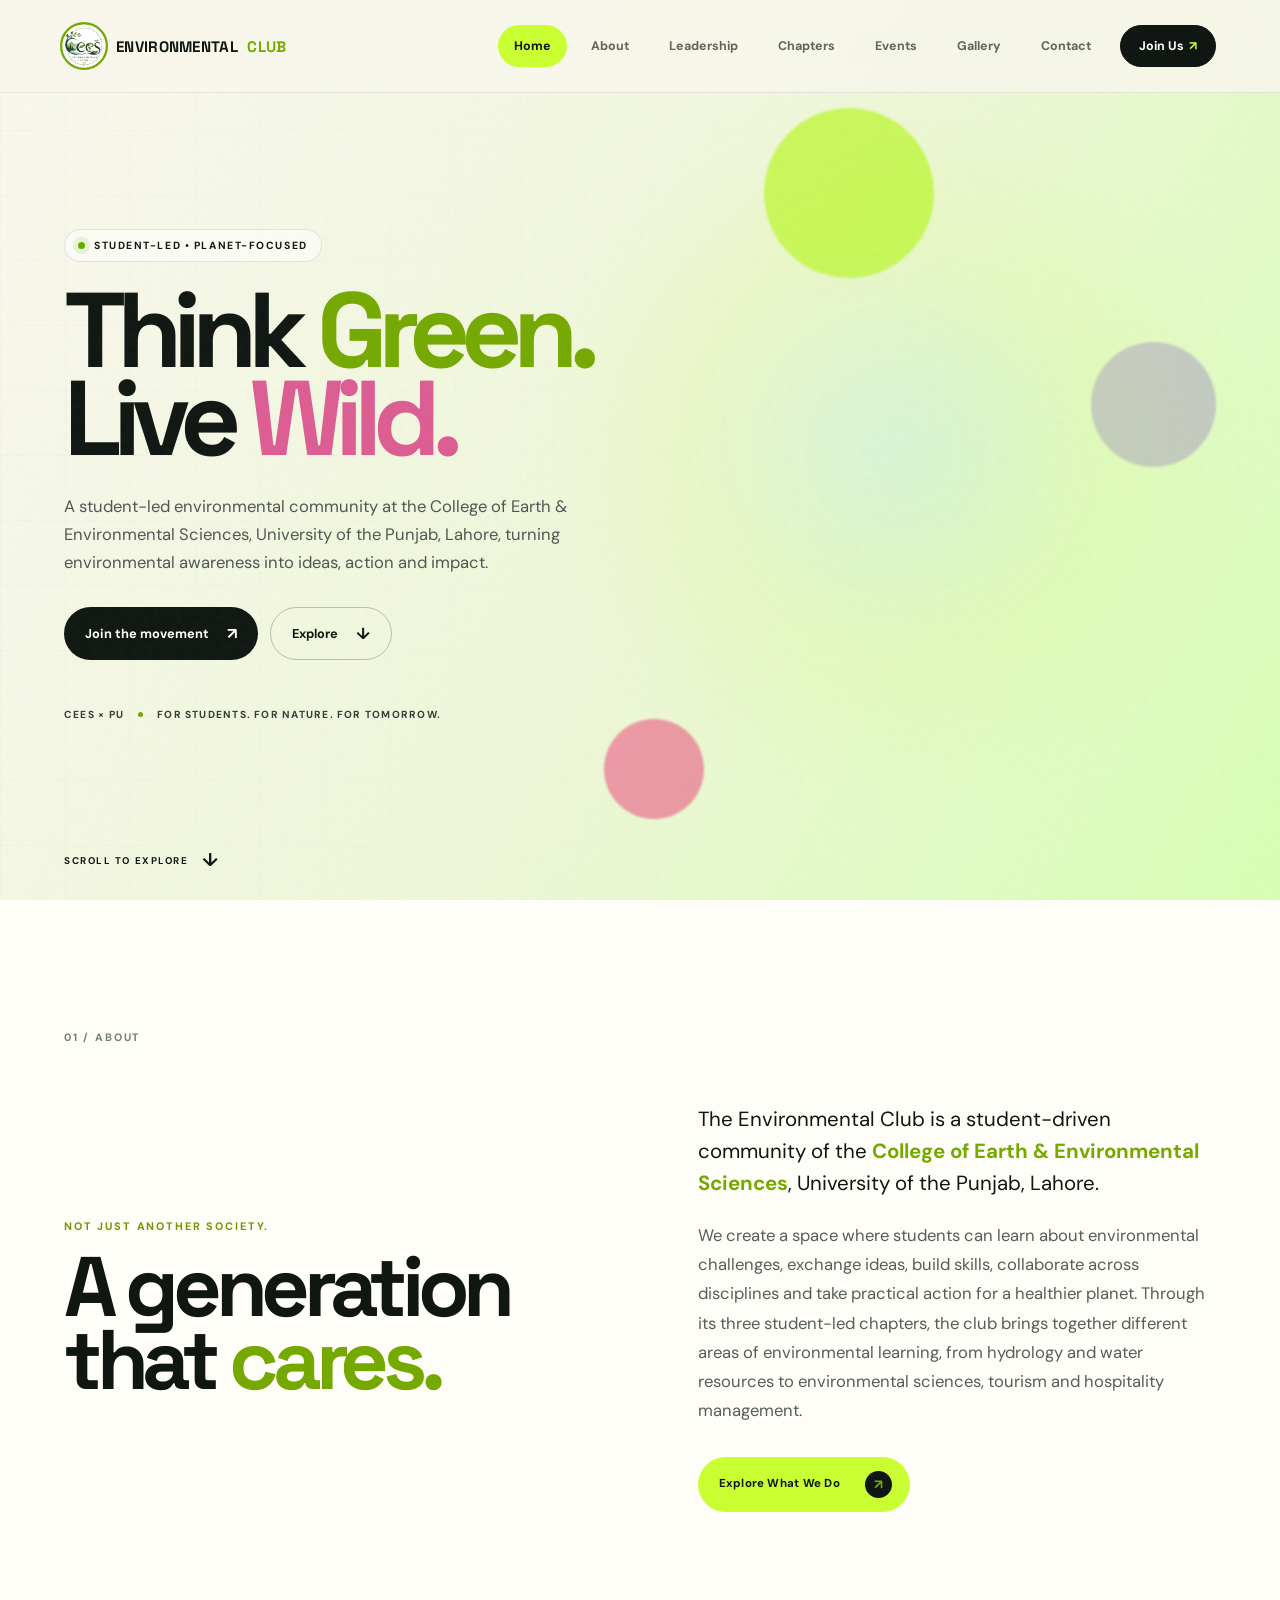
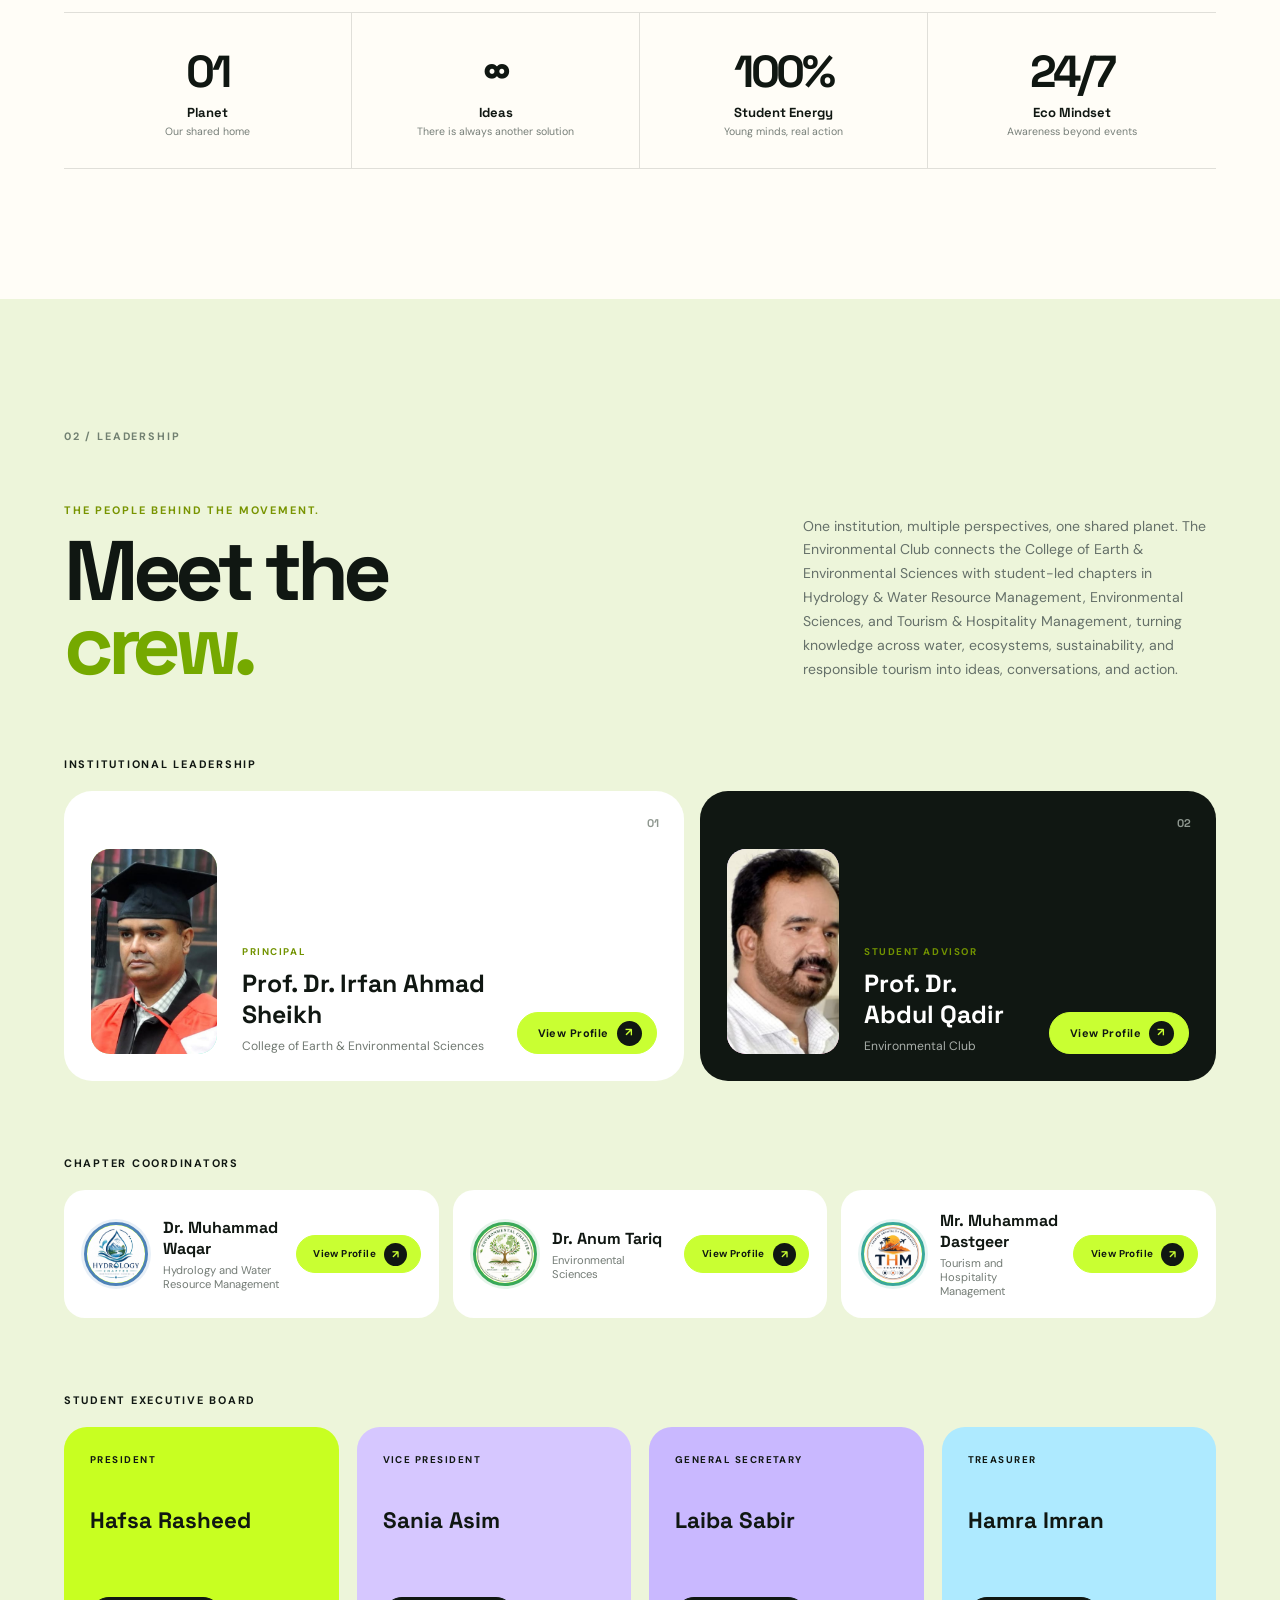
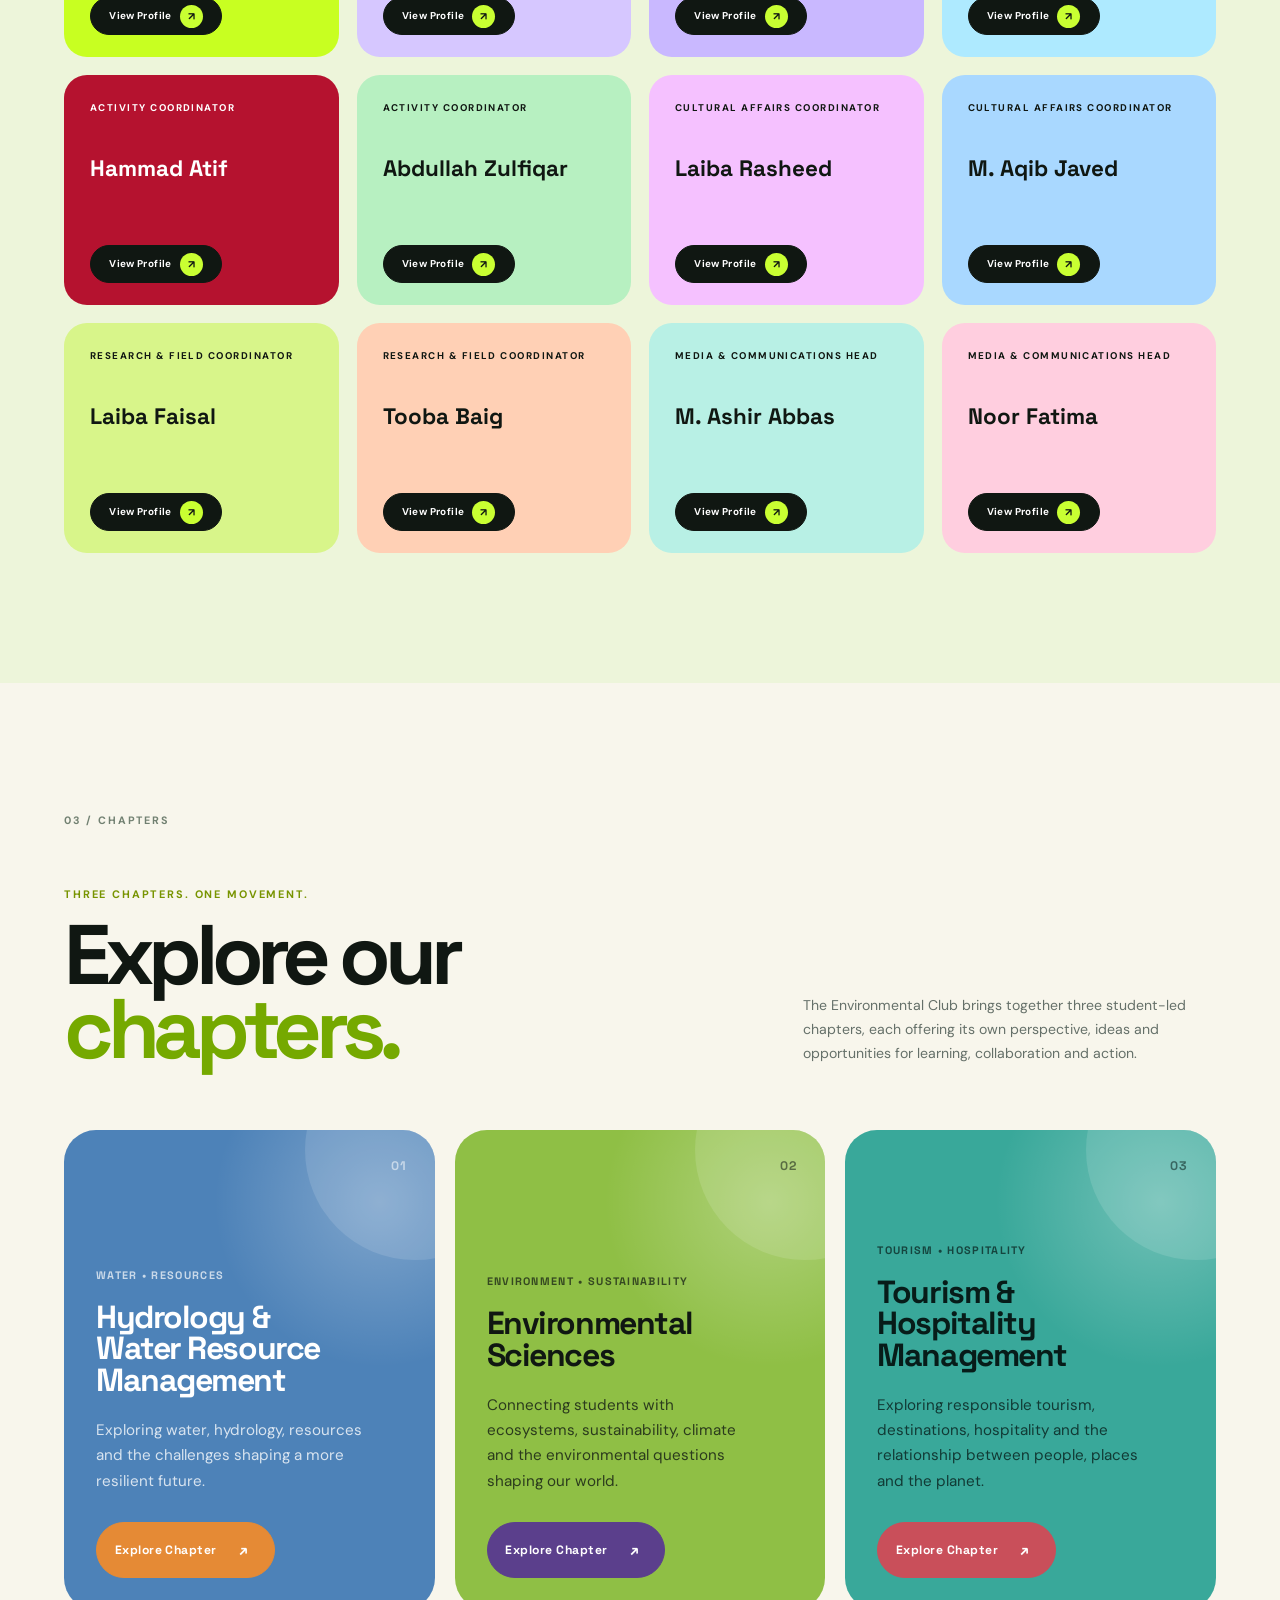
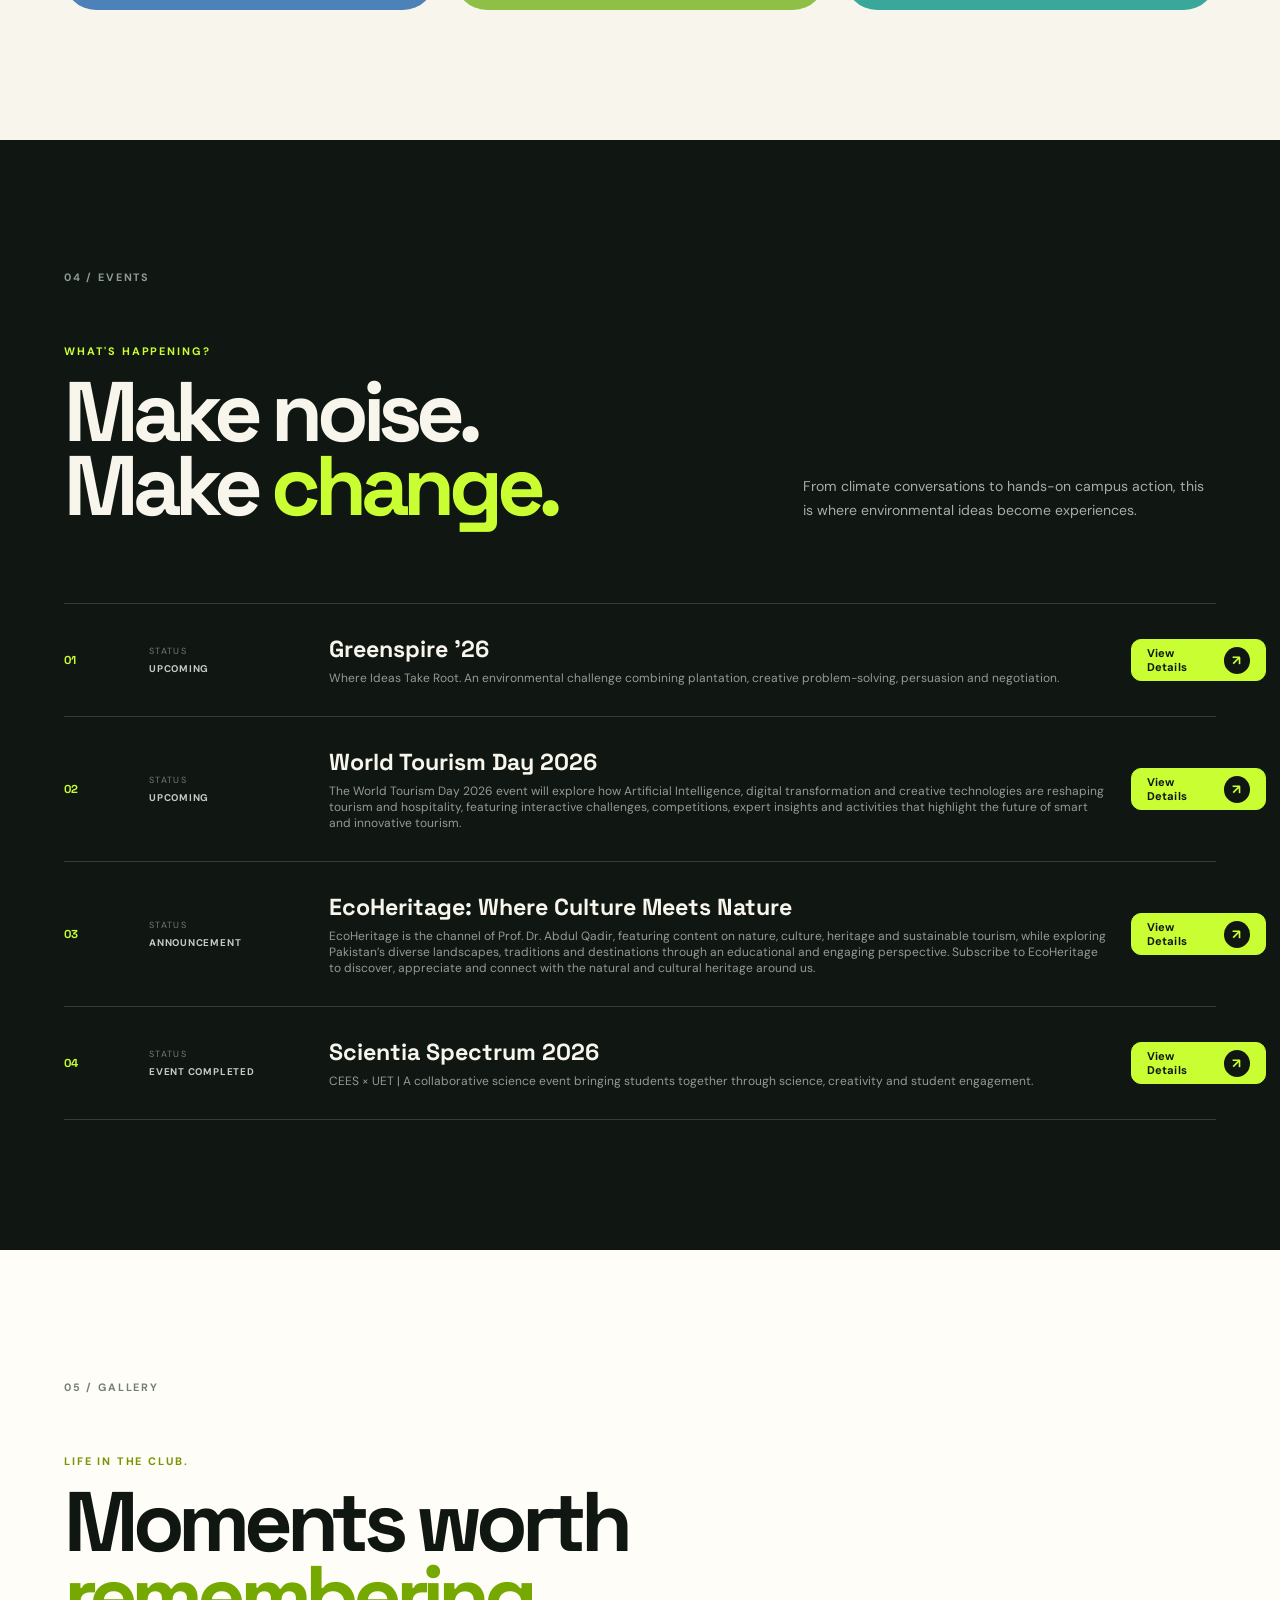
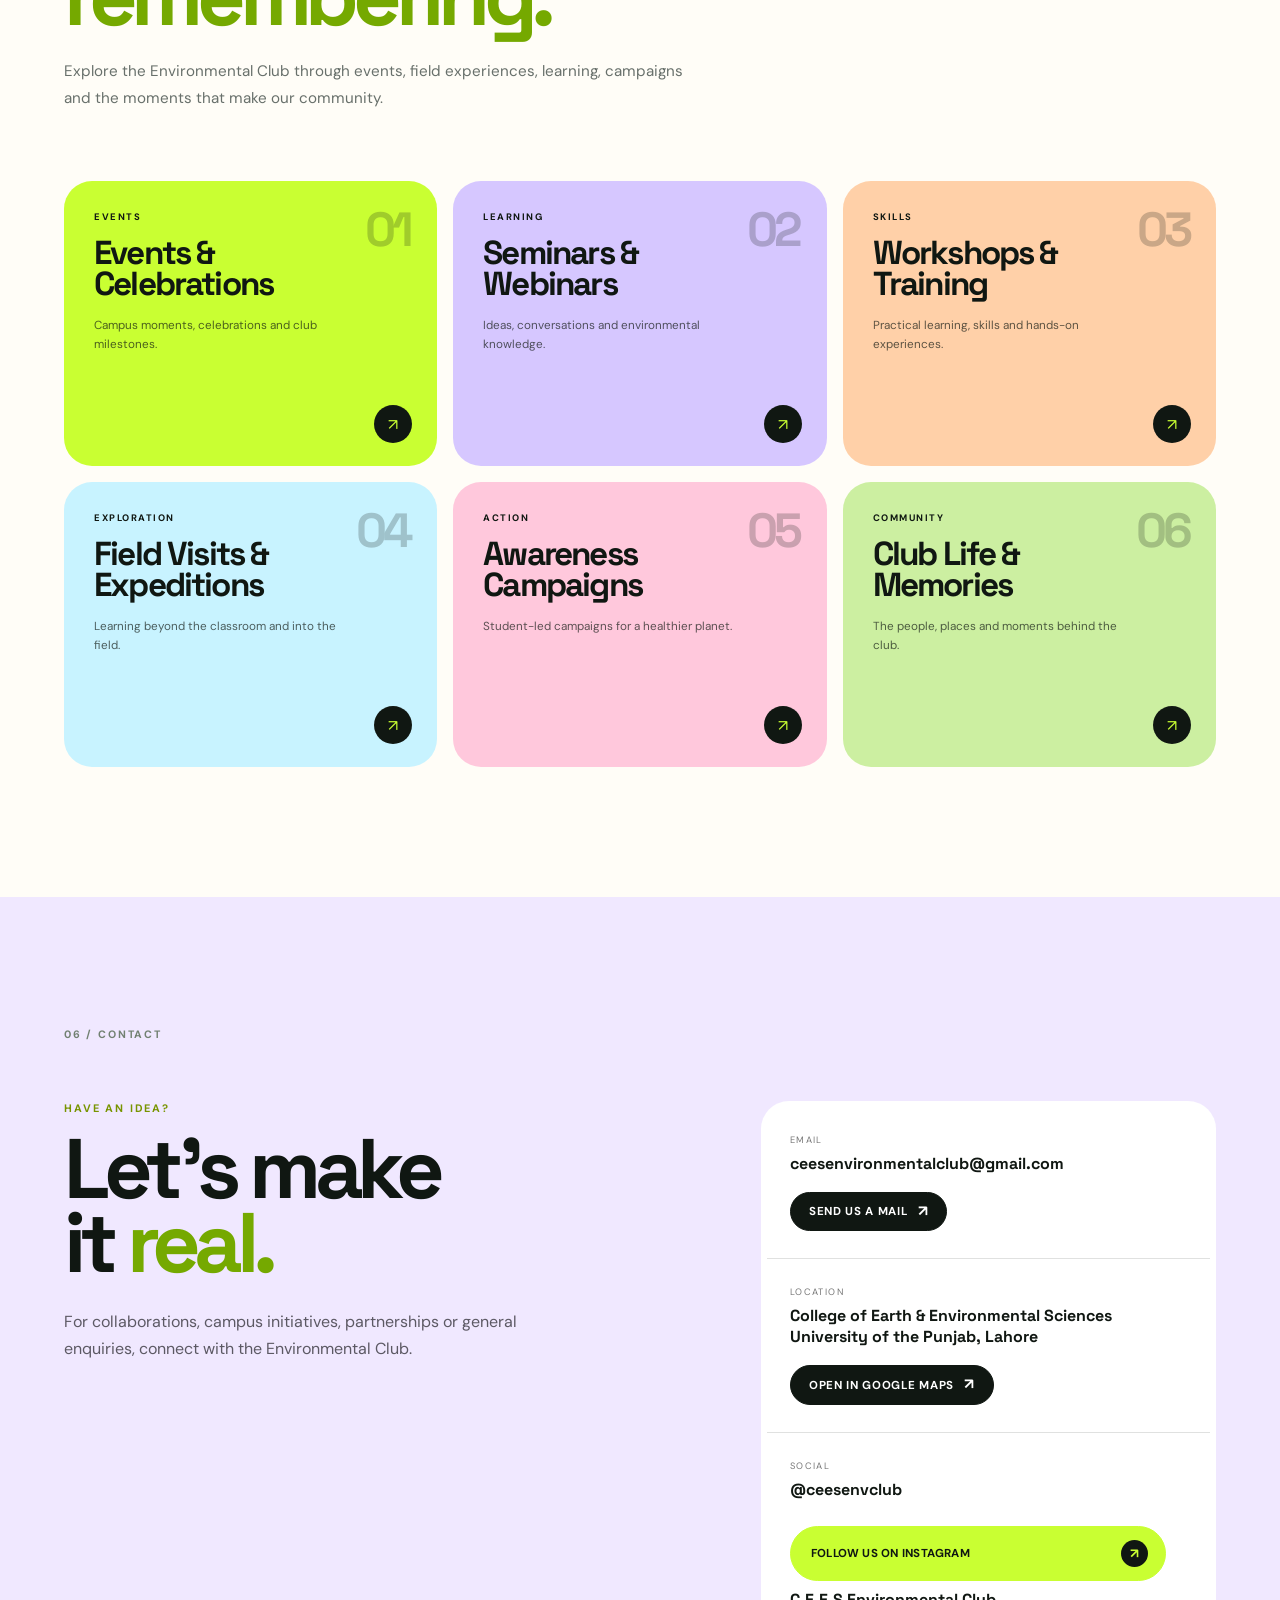
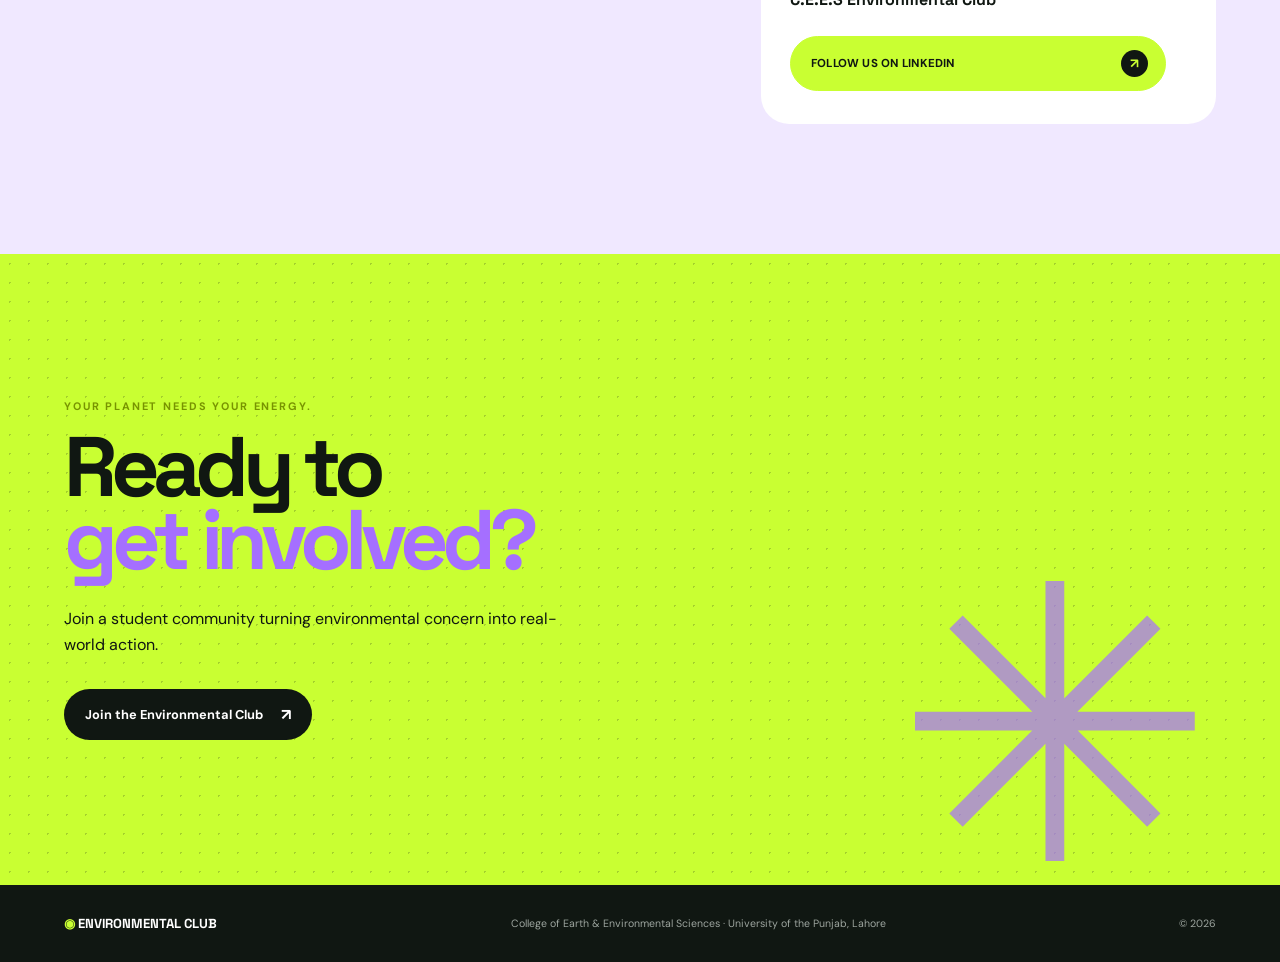
==== commit cd4e4f56: "Fix EcoHeritage event link" ====
--- a/index.html
+++ b/index.html
@@ -3,7 +3,7 @@
 <head>
   <meta charset="UTF-8">
   <meta name="viewport" content="width=device-width, initial-scale=1.0">
-  <meta name="google-site-verification" content="5APGrIPvgadv-5E9NyXGIffCIOOs9rDGH33MhSTNgNM" />
+ <meta name="google-site-verification" content="x3usYHT1IVaqeKTgkziwNmVTDeEJSaKangSOfNxCu-Q" />
   <meta name="theme-color" content="#101712">
   <meta name="description" content="Environmental Club, College of Earth & Environmental Sciences, University of the Punjab, Lahore.">
   <title>Environmental Club | CEES | University of the Punjab</title>
@@ -1175,12 +1175,11 @@
 
           <div class="event-main">
             <h3>
-              Environmental Club Orientation & Oath-Taking Ceremony
+              World Tourism Day 2026
             </h3>
 
             <p>
-              Introducing the Environmental Club, welcoming new students and formally inducting its executive and chapter teams.
-            </p>
+The World Tourism Day 2026 event will explore how Artificial Intelligence, digital transformation and creative technologies are reshaping tourism and hospitality, featuring interactive challenges, competitions, expert insights and activities that highlight the future of smart and innovative tourism.            </p>
           </div>
 
           <a
@@ -1191,14 +1190,44 @@
   <span>View Details</span>
   <b>↗</b>
 </a>
-
-        </article>
+</article>
 
 
         <article class="event-row reveal">
 
           <span class="event-no">
             03
+          </span>
+
+          <div class="event-date">
+            <small>STATUS</small>
+            <b>ANNOUNCEMENT</b>
+          </div>
+
+          <div class="event-main">
+            <h3>
+                EcoHeritage: Where Culture Meets Nature
+            </h3>
+
+            <p>
+EcoHeritage is the channel of Prof. Dr. Abdul Qadir, featuring content on nature, culture, heritage and sustainable tourism, while exploring Pakistan’s diverse landscapes, traditions and destinations through an educational and engaging perspective. Subscribe to EcoHeritage to discover, appreciate and connect with the natural and cultural heritage around us.            </p>
+          </div>
+
+          <a
+  href="#"
+  class="section-cta dark-cta event-details-button"
+  data-event="eco-heritage"
+>
+  <span>View Details</span>
+  <b>↗</b>
+</a>
+        </article>
+
+
+        <article class="event-row reveal">
+
+          <span class="event-no">
+            04
           </span>
 
           <div class="event-date">
